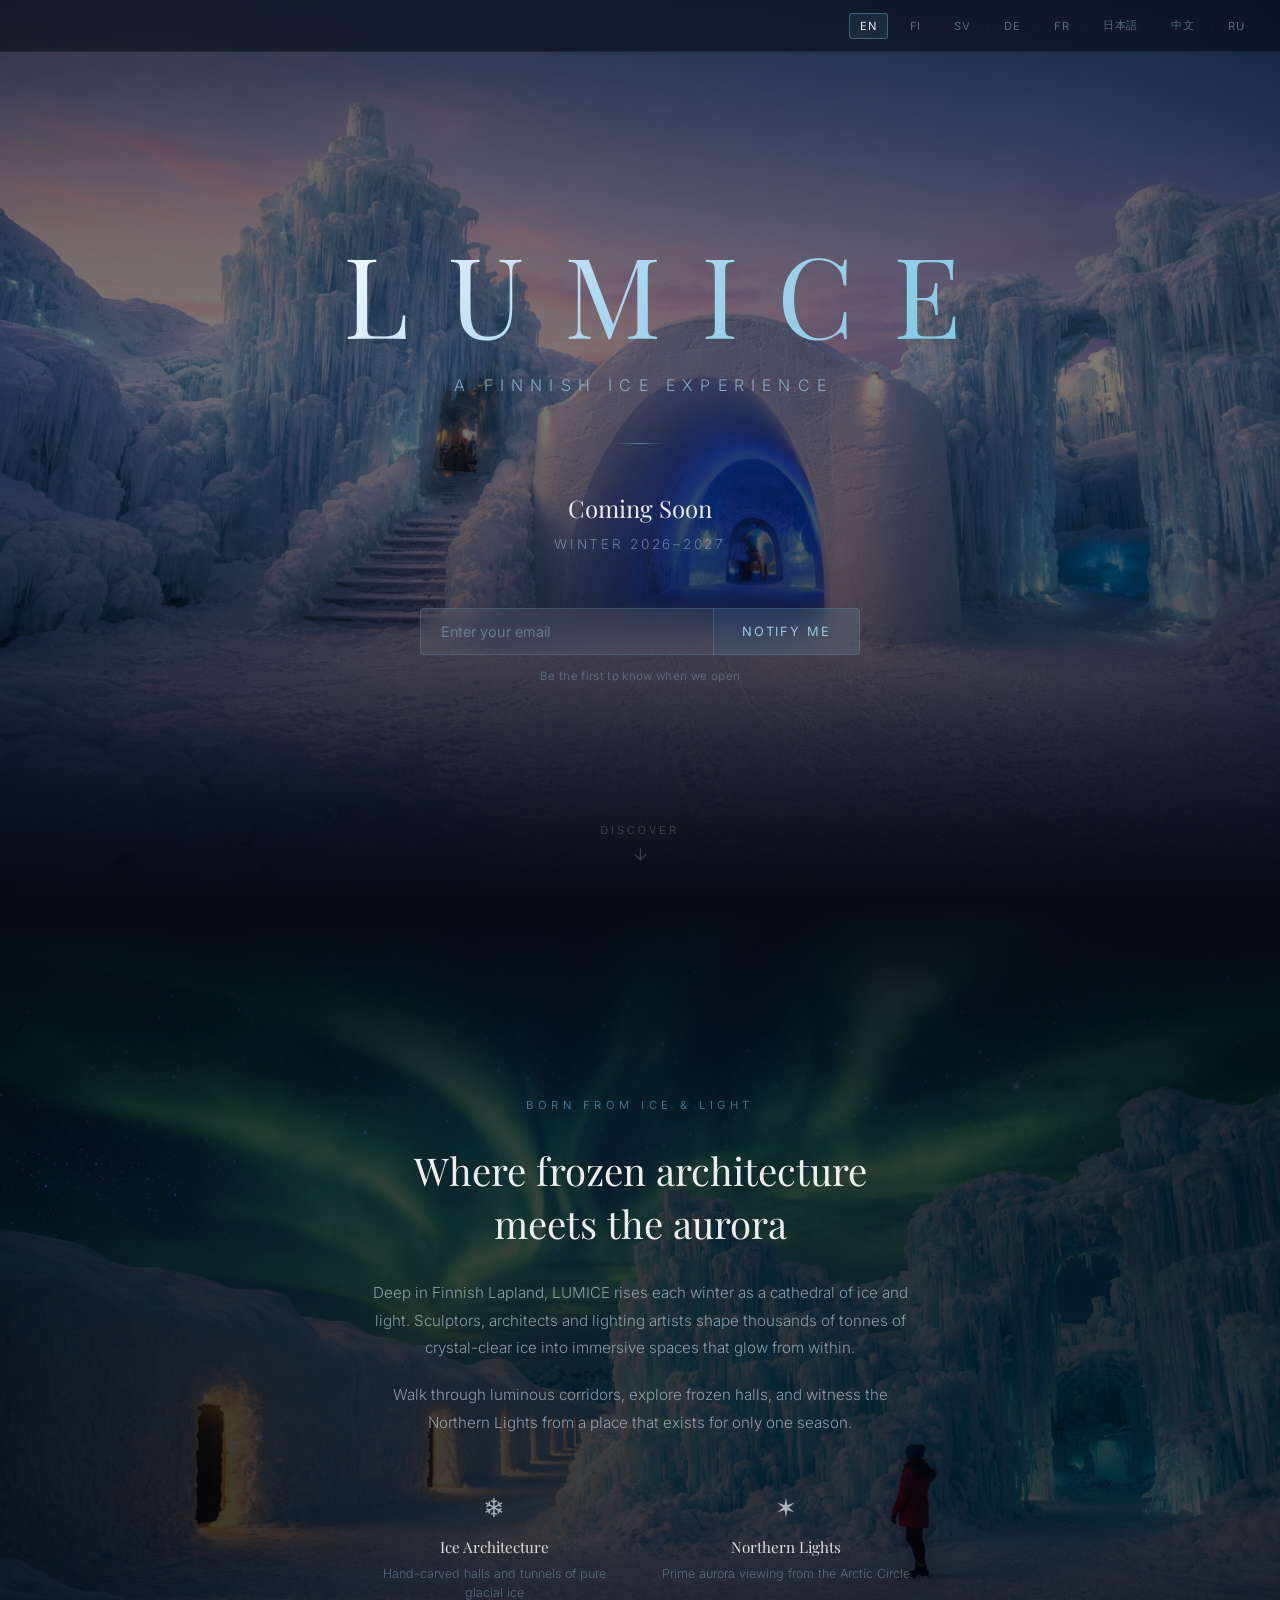
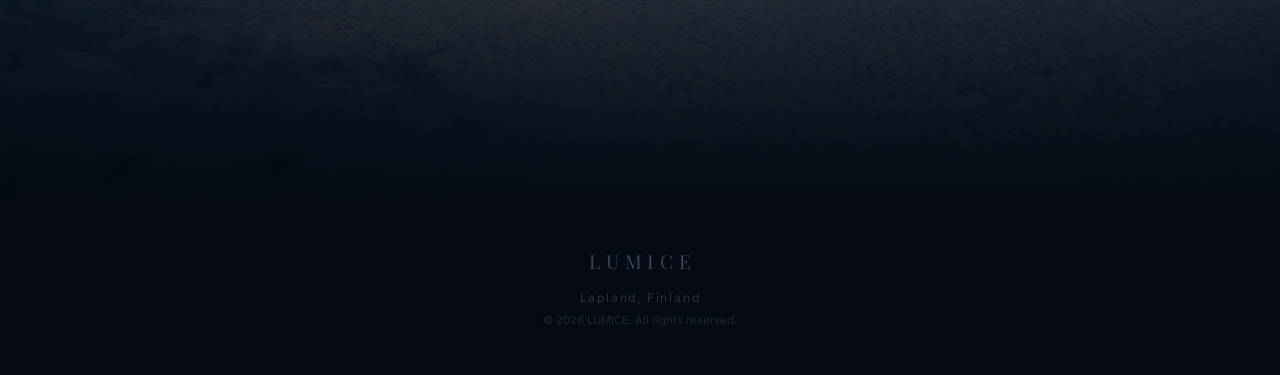
==== index.html @ 27e1ed54 "Add multi-language support (FI, EN, SV, DE, FR, JA, ZH, RU)" ====
<!DOCTYPE html>
<html lang="en">
<head>
  <meta charset="UTF-8">
  <meta name="viewport" content="width=device-width, initial-scale=1.0">
  <title>LUMICE</title>
  <meta name="description" content="LUMICE — A Finnish ice experience. Coming soon.">
  <!-- Translations meta -->
  <link rel="preconnect" href="https://fonts.googleapis.com">
  <link rel="preconnect" href="https://fonts.gstatic.com" crossorigin>
  <link href="https://fonts.googleapis.com/css2?family=Inter:wght@300;400;500&family=Playfair+Display:wght@400;500;600&display=swap" rel="stylesheet">
  <style>
    *, *::before, *::after {
      margin: 0;
      padding: 0;
      box-sizing: border-box;
    }

    html {
      scroll-behavior: smooth;
    }

    body {
      font-family: 'Inter', sans-serif;
      background: #050a14;
      color: #e0e8f0;
      overflow-x: hidden;
    }

    /* --- HERO --- */
    .hero {
      position: relative;
      height: 100vh;
      min-height: 600px;
      display: flex;
      flex-direction: column;
      justify-content: center;
      align-items: center;
      text-align: center;
      overflow: hidden;
    }

    .hero-bg {
      position: absolute;
      inset: 0;
      z-index: 0;
    }

    .hero-bg img {
      width: 100%;
      height: 100%;
      object-fit: cover;
      object-position: center 40%;
      filter: brightness(0.55) saturate(1.1);
    }

    .hero-bg::after {
      content: '';
      position: absolute;
      inset: 0;
      background: linear-gradient(
        to bottom,
        rgba(5, 10, 20, 0.3) 0%,
        rgba(5, 10, 20, 0.1) 40%,
        rgba(5, 10, 20, 0.5) 75%,
        rgba(5, 10, 20, 1) 100%
      );
    }

    .hero-content {
      position: relative;
      z-index: 1;
      padding: 0 24px;
      max-width: 720px;
    }

    .logo {
      font-family: 'Playfair Display', serif;
      font-size: clamp(3.5rem, 10vw, 7rem);
      font-weight: 400;
      letter-spacing: 0.35em;
      margin-bottom: 8px;
      background: linear-gradient(135deg, #ffffff 0%, #a8d4f0 50%, #7ec8e3 100%);
      -webkit-background-clip: text;
      -webkit-text-fill-color: transparent;
      background-clip: text;
      text-indent: 0.35em;
    }

    .tagline {
      font-size: clamp(0.75rem, 2vw, 1rem);
      letter-spacing: 0.45em;
      text-transform: uppercase;
      color: rgba(168, 212, 240, 0.7);
      margin-bottom: 48px;
      font-weight: 300;
      text-indent: 0.45em;
    }

    .hero-divider {
      width: 48px;
      height: 1px;
      background: linear-gradient(90deg, transparent, rgba(126, 200, 227, 0.5), transparent);
      margin: 0 auto 48px;
    }

    .coming-soon {
      font-family: 'Playfair Display', serif;
      font-size: clamp(1rem, 3vw, 1.5rem);
      font-weight: 400;
      color: rgba(255, 255, 255, 0.9);
      margin-bottom: 12px;
    }

    .season {
      font-size: 0.85rem;
      color: rgba(168, 212, 240, 0.5);
      letter-spacing: 0.2em;
      text-transform: uppercase;
      margin-bottom: 56px;
      font-weight: 300;
    }

    /* --- EMAIL SIGNUP --- */
    .signup-form {
      display: flex;
      gap: 0;
      max-width: 440px;
      width: 100%;
      margin: 0 auto;
    }

    .signup-form input[type="email"] {
      flex: 1;
      padding: 14px 20px;
      background: rgba(255, 255, 255, 0.08);
      border: 1px solid rgba(126, 200, 227, 0.2);
      border-right: none;
      border-radius: 4px 0 0 4px;
      color: #e0e8f0;
      font-family: 'Inter', sans-serif;
      font-size: 0.9rem;
      outline: none;
      transition: border-color 0.3s, background 0.3s;
      backdrop-filter: blur(12px);
      -webkit-backdrop-filter: blur(12px);
    }

    .signup-form input[type="email"]::placeholder {
      color: rgba(168, 212, 240, 0.4);
    }

    .signup-form input[type="email"]:focus {
      border-color: rgba(126, 200, 227, 0.5);
      background: rgba(255, 255, 255, 0.12);
    }

    .signup-form button {
      padding: 14px 28px;
      background: rgba(126, 200, 227, 0.15);
      border: 1px solid rgba(126, 200, 227, 0.2);
      border-radius: 0 4px 4px 0;
      color: rgba(168, 212, 240, 0.9);
      font-family: 'Inter', sans-serif;
      font-size: 0.8rem;
      letter-spacing: 0.15em;
      text-transform: uppercase;
      cursor: pointer;
      transition: all 0.3s;
      backdrop-filter: blur(12px);
      -webkit-backdrop-filter: blur(12px);
    }

    .signup-form button:hover {
      background: rgba(126, 200, 227, 0.25);
      border-color: rgba(126, 200, 227, 0.4);
      color: #fff;
    }

    .signup-note {
      font-size: 0.72rem;
      color: rgba(168, 212, 240, 0.3);
      margin-top: 14px;
      letter-spacing: 0.03em;
    }

    /* --- SCROLL CUE --- */
    .scroll-cue {
      position: absolute;
      bottom: 36px;
      left: 50%;
      transform: translateX(-50%);
      z-index: 1;
      display: flex;
      flex-direction: column;
      align-items: center;
      gap: 8px;
      opacity: 0.4;
      transition: opacity 0.3s;
      cursor: pointer;
      background: none;
      border: none;
      color: rgba(168, 212, 240, 0.6);
    }

    .scroll-cue:hover {
      opacity: 0.7;
    }

    .scroll-cue span {
      font-size: 0.65rem;
      letter-spacing: 0.3em;
      text-transform: uppercase;
    }

    .scroll-cue svg {
      width: 20px;
      height: 20px;
      animation: bobDown 2s ease-in-out infinite;
    }

    @keyframes bobDown {
      0%, 100% { transform: translateY(0); }
      50% { transform: translateY(6px); }
    }

    /* --- SECOND SECTION --- */
    .about {
      position: relative;
      min-height: 100vh;
      display: flex;
      align-items: center;
      overflow: hidden;
    }

    .about-bg {
      position: absolute;
      inset: 0;
      z-index: 0;
    }

    .about-bg img {
      width: 100%;
      height: 100%;
      object-fit: cover;
      object-position: center;
      filter: brightness(0.4) saturate(1.2);
    }

    .about-bg::before {
      content: '';
      position: absolute;
      inset: 0;
      background: linear-gradient(
        to bottom,
        rgba(5, 10, 20, 1) 0%,
        rgba(5, 10, 20, 0.4) 25%,
        rgba(5, 10, 20, 0.4) 75%,
        rgba(5, 10, 20, 1) 100%
      );
      z-index: 1;
    }

    .about-content {
      position: relative;
      z-index: 2;
      max-width: 600px;
      margin: 0 auto;
      padding: 80px 24px;
      text-align: center;
    }

    .about-label {
      font-size: 0.7rem;
      letter-spacing: 0.4em;
      text-transform: uppercase;
      color: rgba(126, 200, 227, 0.5);
      margin-bottom: 32px;
    }

    .about-heading {
      font-family: 'Playfair Display', serif;
      font-size: clamp(1.6rem, 4vw, 2.4rem);
      font-weight: 400;
      line-height: 1.4;
      margin-bottom: 28px;
      color: rgba(255, 255, 255, 0.92);
    }

    .about-text {
      font-size: 0.95rem;
      line-height: 1.8;
      color: rgba(200, 216, 230, 0.65);
      font-weight: 300;
      margin-bottom: 20px;
    }

    .features {
      display: grid;
      grid-template-columns: repeat(2, 1fr);
      gap: 32px;
      margin-top: 56px;
    }

    .feature {
      text-align: center;
    }

    .feature-icon {
      font-size: 1.6rem;
      margin-bottom: 14px;
      display: block;
      opacity: 0.7;
    }

    .feature-title {
      font-family: 'Playfair Display', serif;
      font-size: 0.95rem;
      color: rgba(255, 255, 255, 0.85);
      margin-bottom: 8px;
    }

    .feature-desc {
      font-size: 0.78rem;
      color: rgba(168, 212, 240, 0.4);
      line-height: 1.5;
      font-weight: 300;
    }

    /* --- FOOTER --- */
    .footer {
      padding: 48px 24px;
      text-align: center;
      background: #050a14;
    }

    .footer-logo {
      font-family: 'Playfair Display', serif;
      font-size: 1.2rem;
      letter-spacing: 0.3em;
      color: rgba(168, 212, 240, 0.3);
      margin-bottom: 16px;
      text-indent: 0.3em;
    }

    .footer-location {
      font-size: 0.75rem;
      color: rgba(168, 212, 240, 0.2);
      letter-spacing: 0.15em;
      margin-bottom: 8px;
    }

    .footer-copy {
      font-size: 0.7rem;
      color: rgba(168, 212, 240, 0.15);
    }

    /* --- RESPONSIVE --- */
    @media (max-width: 600px) {
      .signup-form {
        flex-direction: column;
        gap: 0;
      }

      .signup-form input[type="email"] {
        border-right: 1px solid rgba(126, 200, 227, 0.2);
        border-radius: 4px 4px 0 0;
        border-bottom: none;
      }

      .signup-form button {
        border-radius: 0 0 4px 4px;
      }

      .features {
        grid-template-columns: 1fr;
        gap: 40px;
      }
    }

    /* --- LANGUAGE BAR --- */
    .lang-bar {
      position: fixed;
      top: 0;
      left: 0;
      right: 0;
      z-index: 200;
      display: flex;
      justify-content: flex-end;
      align-items: center;
      padding: 12px 24px;
      background: rgba(5, 10, 20, 0.6);
      backdrop-filter: blur(16px);
      -webkit-backdrop-filter: blur(16px);
      border-bottom: 1px solid rgba(126, 200, 227, 0.08);
      gap: 4px;
    }

    .lang-bar button {
      background: none;
      border: 1px solid transparent;
      color: rgba(168, 212, 240, 0.45);
      font-family: 'Inter', sans-serif;
      font-size: 0.7rem;
      letter-spacing: 0.08em;
      padding: 5px 10px;
      border-radius: 3px;
      cursor: pointer;
      transition: all 0.25s;
      text-transform: uppercase;
      font-weight: 400;
    }

    .lang-bar button:hover {
      color: rgba(168, 212, 240, 0.8);
      border-color: rgba(126, 200, 227, 0.2);
    }

    .lang-bar button.active {
      color: rgba(255, 255, 255, 0.9);
      border-color: rgba(126, 200, 227, 0.35);
      background: rgba(126, 200, 227, 0.1);
    }

    .lang-bar .lang-sep {
      color: rgba(126, 200, 227, 0.15);
      font-size: 0.7rem;
      user-select: none;
    }

    /* --- TOAST --- */
    .toast {
      position: fixed;
      bottom: 32px;
      left: 50%;
      transform: translateX(-50%) translateY(20px);
      background: rgba(126, 200, 227, 0.15);
      border: 1px solid rgba(126, 200, 227, 0.3);
      backdrop-filter: blur(16px);
      -webkit-backdrop-filter: blur(16px);
      padding: 14px 28px;
      border-radius: 6px;
      font-size: 0.85rem;
      color: rgba(255, 255, 255, 0.9);
      opacity: 0;
      transition: opacity 0.4s, transform 0.4s;
      z-index: 100;
      pointer-events: none;
    }

    .toast.visible {
      opacity: 1;
      transform: translateX(-50%) translateY(0);
    }
  </style>
</head>
<body>

  <!-- LANGUAGE BAR -->
  <nav class="lang-bar" aria-label="Language selection">
    <button class="active" data-lang="en">EN</button>
    <span class="lang-sep">·</span>
    <button data-lang="fi">FI</button>
    <span class="lang-sep">·</span>
    <button data-lang="sv">SV</button>
    <span class="lang-sep">·</span>
    <button data-lang="de">DE</button>
    <span class="lang-sep">·</span>
    <button data-lang="fr">FR</button>
    <span class="lang-sep">·</span>
    <button data-lang="ja">日本語</button>
    <span class="lang-sep">·</span>
    <button data-lang="zh">中文</button>
    <span class="lang-sep">·</span>
    <button data-lang="ru">RU</button>
  </nav>

  <!-- HERO -->
  <section class="hero">
    <div class="hero-bg">
      <img src="IMG_1054.PNG" alt="LUMICE ice castle glowing at twilight">
    </div>
    <div class="hero-content">
      <h1 class="logo">LUMICE</h1>
      <p class="tagline">A Finnish Ice Experience</p>
      <div class="hero-divider"></div>
      <p class="coming-soon">Coming Soon</p>
      <p class="season">Winter 2026&ndash;2027</p>
      <form class="signup-form" id="signupForm">
        <input type="email" placeholder="Enter your email" required aria-label="Email address">
        <button type="submit">Notify Me</button>
      </form>
      <p class="signup-note">Be the first to know when we open</p>
    </div>
    <button class="scroll-cue" onclick="document.querySelector('.about').scrollIntoView({behavior:'smooth'})" aria-label="Scroll down">
      <span>Discover</span>
      <svg viewBox="0 0 24 24" fill="none" stroke="currentColor" stroke-width="1.5"><path d="M12 5v14M5 12l7 7 7-7"/></svg>
    </button>
  </section>

  <!-- ABOUT -->
  <section class="about">
    <div class="about-bg">
      <img src="IMG_1055.PNG" alt="Ice structures under the Northern Lights">
    </div>
    <div class="about-content">
      <p class="about-label">Born from Ice &amp; Light</p>
      <h2 class="about-heading">Where frozen architecture meets the aurora</h2>
      <p class="about-text">
        Deep in Finnish Lapland, LUMICE rises each winter as a cathedral of ice and light.
        Sculptors, architects and lighting artists shape thousands of tonnes of crystal-clear
        ice into immersive spaces that glow from within.
      </p>
      <p class="about-text">
        Walk through luminous corridors, explore frozen halls, and witness the Northern Lights
        from a place that exists for only one season.
      </p>

      <div class="features">
        <div class="feature">
          <span class="feature-icon" aria-hidden="true">&#10052;</span>
          <p class="feature-title">Ice Architecture</p>
          <p class="feature-desc">Hand-carved halls and tunnels of pure glacial ice</p>
        </div>
        <div class="feature">
          <span class="feature-icon" aria-hidden="true">&#10038;</span>
          <p class="feature-title">Northern Lights</p>
          <p class="feature-desc">Prime aurora viewing from the Arctic Circle</p>
        </div>
      </div>
    </div>
  </section>

  <!-- FOOTER -->
  <footer class="footer">
    <p class="footer-logo">LUMICE</p>
    <p class="footer-location">Lapland, Finland</p>
    <p class="footer-copy">&copy; 2026 LUMICE. All rights reserved.</p>
  </footer>

  <!-- TOAST -->
  <div class="toast" id="toast">Thank you! We'll be in touch.</div>

  <script>
    const translations = {
      en: {
        tagline: 'A Finnish Ice Experience',
        coming: 'Coming Soon',
        season: 'Winter 2026–2027',
        placeholder: 'Enter your email',
        notify: 'Notify Me',
        signupNote: 'Be the first to know when we open',
        discover: 'Discover',
        label: 'Born from Ice & Light',
        heading: 'Where frozen architecture meets the aurora',
        text1: 'Deep in Finnish Lapland, LUMICE rises each winter as a cathedral of ice and light. Sculptors, architects and lighting artists shape thousands of tonnes of crystal-clear ice into immersive spaces that glow from within.',
        text2: 'Walk through luminous corridors, explore frozen halls, and witness the Northern Lights from a place that exists for only one season.',
        feat1Title: 'Ice Architecture',
        feat1Desc: 'Hand-carved halls and tunnels of pure glacial ice',
        feat2Title: 'Northern Lights',
        feat2Desc: 'Prime aurora viewing from the Arctic Circle',
        location: 'Lapland, Finland',
        toast: 'Thank you! We\'ll be in touch.'
      },
      fi: {
        tagline: 'Suomalainen jääelämys',
        coming: 'Tulossa pian',
        season: 'Talvi 2026–2027',
        placeholder: 'Sähköpostiosoitteesi',
        notify: 'Ilmoita minulle',
        signupNote: 'Ole ensimmäinen, joka saa tiedon avajaistamme',
        discover: 'Tutustu',
        label: 'Syntynyt jäästä ja valosta',
        heading: 'Missä jäinen arkkitehtuuri kohtaa revontulet',
        text1: 'Syvällä Suomen Lapissa LUMICE nousee joka talvi jään ja valon katedraaliksi. Kuvanveistäjät, arkkitehdit ja valotaiteilijat muovaavat tuhansia tonneja kirkasta jäätä elämyksellisiksi tiloiksi, jotka hehkuvat sisältäpäin.',
        text2: 'Kulje valaistujen käytävien läpi, tutki jäisiä saleja ja koe revontulet paikasta, joka on olemassa vain yhden kauden.',
        feat1Title: 'Jääarkkitehtuuri',
        feat1Desc: 'Käsin veistetyt salit ja tunnelit puhtaasta jäästä',
        feat2Title: 'Revontulet',
        feat2Desc: 'Ainutlaatuinen revontulien katselupaikka napapiirillä',
        location: 'Lappi, Suomi',
        toast: 'Kiitos! Otamme sinuun yhteyttä.'
      },
      sv: {
        tagline: 'En finsk isupplevelse',
        coming: 'Kommer snart',
        season: 'Vinter 2026–2027',
        placeholder: 'Din e-postadress',
        notify: 'Meddela mig',
        signupNote: 'Bli först att veta när vi öppnar',
        discover: 'Utforska',
        label: 'Född ur is och ljus',
        heading: 'Där frusen arkitektur möter norrskenet',
        text1: 'Djupt i finska Lappland reser sig LUMICE varje vinter som en katedral av is och ljus. Skulptörer, arkitekter och ljuskonstnärer formar tusentals ton kristallklar is till uppslukande rum som lyser inifrån.',
        text2: 'Vandra genom lysande korridorer, utforska frusna salar och upplev norrskenet från en plats som bara existerar en säsong.',
        feat1Title: 'Isarkitektur',
        feat1Desc: 'Handhuggna salar och tunnlar av ren glaciäris',
        feat2Title: 'Norrsken',
        feat2Desc: 'Förstklassig norrskensskådning vid polcirkeln',
        location: 'Lappland, Finland',
        toast: 'Tack! Vi hör av oss.'
      },
      de: {
        tagline: 'Ein finnisches Eis-Erlebnis',
        coming: 'Demnächst',
        season: 'Winter 2026–2027',
        placeholder: 'Ihre E-Mail-Adresse',
        notify: 'Benachrichtigen',
        signupNote: 'Erfahren Sie als Erstes, wenn wir öffnen',
        discover: 'Entdecken',
        label: 'Aus Eis und Licht geboren',
        heading: 'Wo gefrorene Architektur auf Nordlichter trifft',
        text1: 'Tief im finnischen Lappland erhebt sich LUMICE jeden Winter als Kathedrale aus Eis und Licht. Bildhauer, Architekten und Lichtkünstler formen tausende Tonnen kristallklares Eis zu immersiven Räumen, die von innen leuchten.',
        text2: 'Wandeln Sie durch leuchtende Korridore, erkunden Sie gefrorene Hallen und erleben Sie die Nordlichter an einem Ort, der nur eine Saison lang existiert.',
        feat1Title: 'Eis-Architektur',
        feat1Desc: 'Handgeschnitzte Hallen und Tunnel aus reinem Gletschereis',
        feat2Title: 'Nordlichter',
        feat2Desc: 'Erstklassige Polarlichter am Polarkreis',
        location: 'Lappland, Finnland',
        toast: 'Vielen Dank! Wir melden uns bei Ihnen.'
      },
      fr: {
        tagline: 'Une expérience glacée finlandaise',
        coming: 'Bientôt disponible',
        season: 'Hiver 2026–2027',
        placeholder: 'Votre adresse e-mail',
        notify: 'Me prévenir',
        signupNote: 'Soyez le premier informé de notre ouverture',
        discover: 'Découvrir',
        label: 'Né de la glace et de la lumière',
        heading: 'Là où l\'architecture gelée rencontre les aurores boréales',
        text1: 'Au cœur de la Laponie finlandaise, LUMICE s\'élève chaque hiver telle une cathédrale de glace et de lumière. Sculpteurs, architectes et artistes lumière façonnent des milliers de tonnes de glace cristalline en espaces immersifs irradiant de l\'intérieur.',
        text2: 'Parcourez des couloirs lumineux, explorez des salles gelées et contemplez les aurores boréales depuis un lieu qui n\'existe que le temps d\'une saison.',
        feat1Title: 'Architecture de glace',
        feat1Desc: 'Salles et tunnels sculptés à la main dans la glace pure',
        feat2Title: 'Aurores boréales',
        feat2Desc: 'Observation privilégiée depuis le cercle polaire',
        location: 'Laponie, Finlande',
        toast: 'Merci ! Nous vous contacterons.'
      },
      ja: {
        tagline: 'フィンランドの氷の体験',
        coming: '近日公開',
        season: '2026–2027年冬',
        placeholder: 'メールアドレスを入力',
        notify: '通知を受け取る',
        signupNote: 'オープン時にいち早くお知らせします',
        discover: '詳しく見る',
        label: '氷と光から生まれた',
        heading: '凍った建築とオーロラが出会う場所',
        text1: 'フィンランド・ラップランドの奥深くで、LUMICEは毎冬、氷と光の大聖堂として姿を現します。彫刻家、建築家、照明アーティストが数千トンの透明な氷を、内側から輝く没入空間へと形作ります。',
        text2: '光に満ちた回廊を歩き、凍てついたホールを探検し、ひとつの季節だけ存在する場所からオーロラを眺めてください。',
        feat1Title: '氷の建築',
        feat1Desc: '純粋な氷河の氷から手彫りされたホールとトンネル',
        feat2Title: 'オーロラ',
        feat2Desc: '北極圏からの最高のオーロラ観賞',
        location: 'ラップランド、フィンランド',
        toast: 'ありがとうございます！ご連絡いたします。'
      },
      zh: {
        tagline: '芬兰冰雪体验',
        coming: '即将开放',
        season: '2026–2027年冬季',
        placeholder: '请输入电子邮箱',
        notify: '通知我',
        signupNote: '第一时间获取开放通知',
        discover: '探索',
        label: '诞生于冰与光',
        heading: '冰冻建筑与极光交汇之处',
        text1: '在芬兰拉普兰的深处，LUMICE每个冬天都会化身为一座冰与光的大教堂。雕塑家、建筑师和灯光艺术家将数千吨晶莹剔透的冰块塑造成从内部发光的沉浸式空间。',
        text2: '穿行于光芒四射的走廊，探索冰封的大厅，在这个仅存在一季的地方见证北极光。',
        feat1Title: '冰雪建筑',
        feat1Desc: '由纯净冰川冰手工雕刻的大厅与隧道',
        feat2Title: '北极光',
        feat2Desc: '北极圈内的极光最佳观赏地',
        location: '拉普兰，芬兰',
        toast: '谢谢！我们会与您联系。'
      },
      ru: {
        tagline: 'Финский ледяной опыт',
        coming: 'Скоро открытие',
        season: 'Зима 2026–2027',
        placeholder: 'Ваш email',
        notify: 'Уведомить',
        signupNote: 'Узнайте первыми о нашем открытии',
        discover: 'Узнать больше',
        label: 'Рождённый изо льда и света',
        heading: 'Где ледяная архитектура встречает северное сияние',
        text1: 'В самом сердце финской Лапландии LUMICE каждую зиму возрождается как собор изо льда и света. Скульпторы, архитекторы и художники по свету превращают тысячи тонн кристально чистого льда в иммерсивные пространства, светящиеся изнутри.',
        text2: 'Пройдите через светящиеся коридоры, исследуйте ледяные залы и наблюдайте северное сияние из места, которое существует лишь один сезон.',
        feat1Title: 'Ледяная архитектура',
        feat1Desc: 'Вручную вырезанные залы и тоннели из чистого ледникового льда',
        feat2Title: 'Северное сияние',
        feat2Desc: 'Лучшие виды на полярное сияние за полярным кругом',
        location: 'Лапландия, Финляндия',
        toast: 'Спасибо! Мы свяжемся с вами.'
      }
    };

    function setLang(lang) {
      const t = translations[lang] || translations.en;
      document.documentElement.lang = lang;

      // Update text content
      document.querySelector('.tagline').textContent = t.tagline;
      document.querySelector('.coming-soon').textContent = t.coming;
      document.querySelector('.season').textContent = t.season;
      document.querySelector('.signup-form input').placeholder = t.placeholder;
      document.querySelector('.signup-form button').textContent = t.notify;
      document.querySelector('.signup-note').textContent = t.signupNote;
      document.querySelector('.scroll-cue span').textContent = t.discover;
      document.querySelector('.about-label').textContent = t.label;
      document.querySelector('.about-heading').textContent = t.heading;
      document.querySelectorAll('.about-text')[0].textContent = t.text1;
      document.querySelectorAll('.about-text')[1].textContent = t.text2;
      const features = document.querySelectorAll('.feature');
      features[0].querySelector('.feature-title').textContent = t.feat1Title;
      features[0].querySelector('.feature-desc').textContent = t.feat1Desc;
      features[1].querySelector('.feature-title').textContent = t.feat2Title;
      features[1].querySelector('.feature-desc').textContent = t.feat2Desc;
      document.querySelector('.footer-location').textContent = t.location;
      document.getElementById('toast').textContent = t.toast;

      // Update active button
      document.querySelectorAll('.lang-bar button').forEach(btn => {
        btn.classList.toggle('active', btn.dataset.lang === lang);
      });

      // Save preference
      try { localStorage.setItem('lumice-lang', lang); } catch(e) {}
    }

    // Language bar click handlers
    document.querySelectorAll('.lang-bar button').forEach(btn => {
      btn.addEventListener('click', () => setLang(btn.dataset.lang));
    });

    // Restore saved language or detect from browser
    (function() {
      const saved = localStorage.getItem('lumice-lang');
      if (saved && translations[saved]) { setLang(saved); return; }
      const browserLang = (navigator.language || '').slice(0, 2).toLowerCase();
      if (translations[browserLang]) { setLang(browserLang); }
    })();

    // Signup form
    document.getElementById('signupForm').addEventListener('submit', function(e) {
      e.preventDefault();
      const toast = document.getElementById('toast');
      toast.classList.add('visible');
      this.querySelector('input').value = '';
      setTimeout(() => toast.classList.remove('visible'), 3000);
    });
  </script>

</body>
</html>
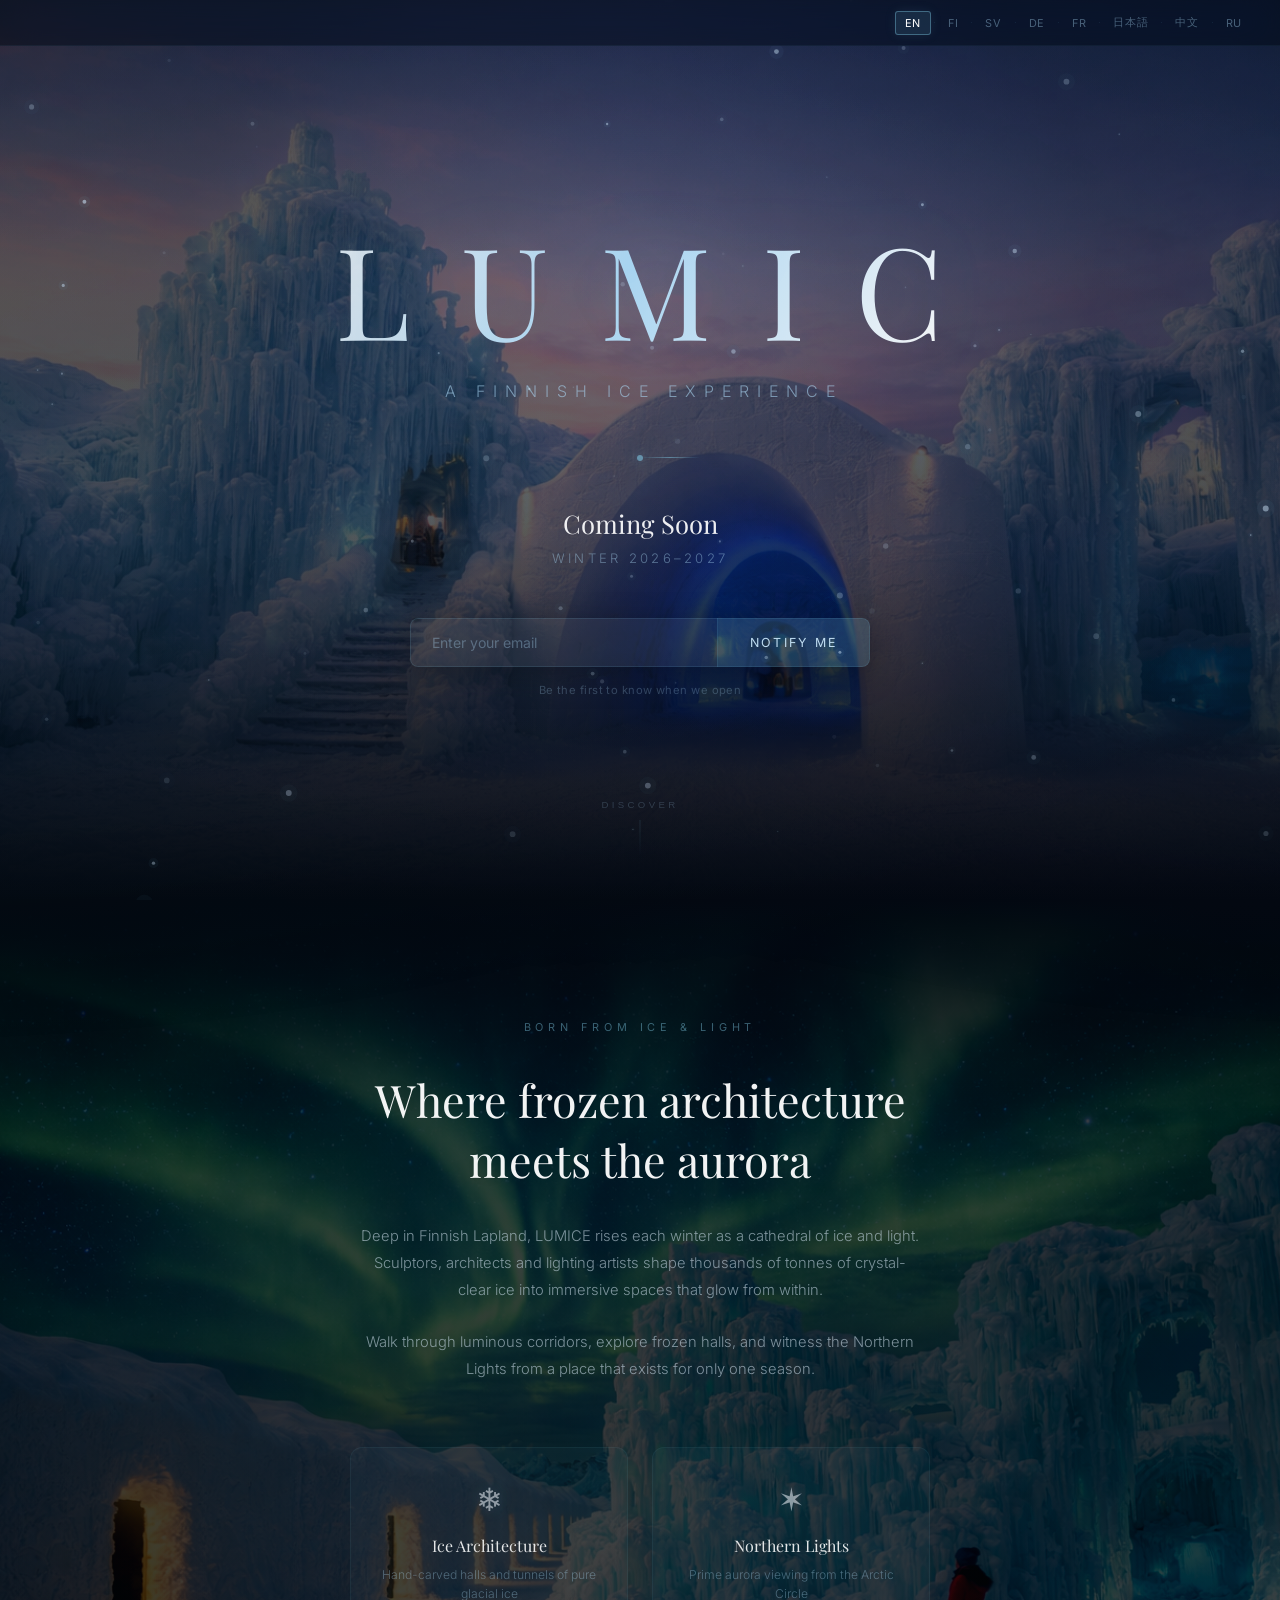
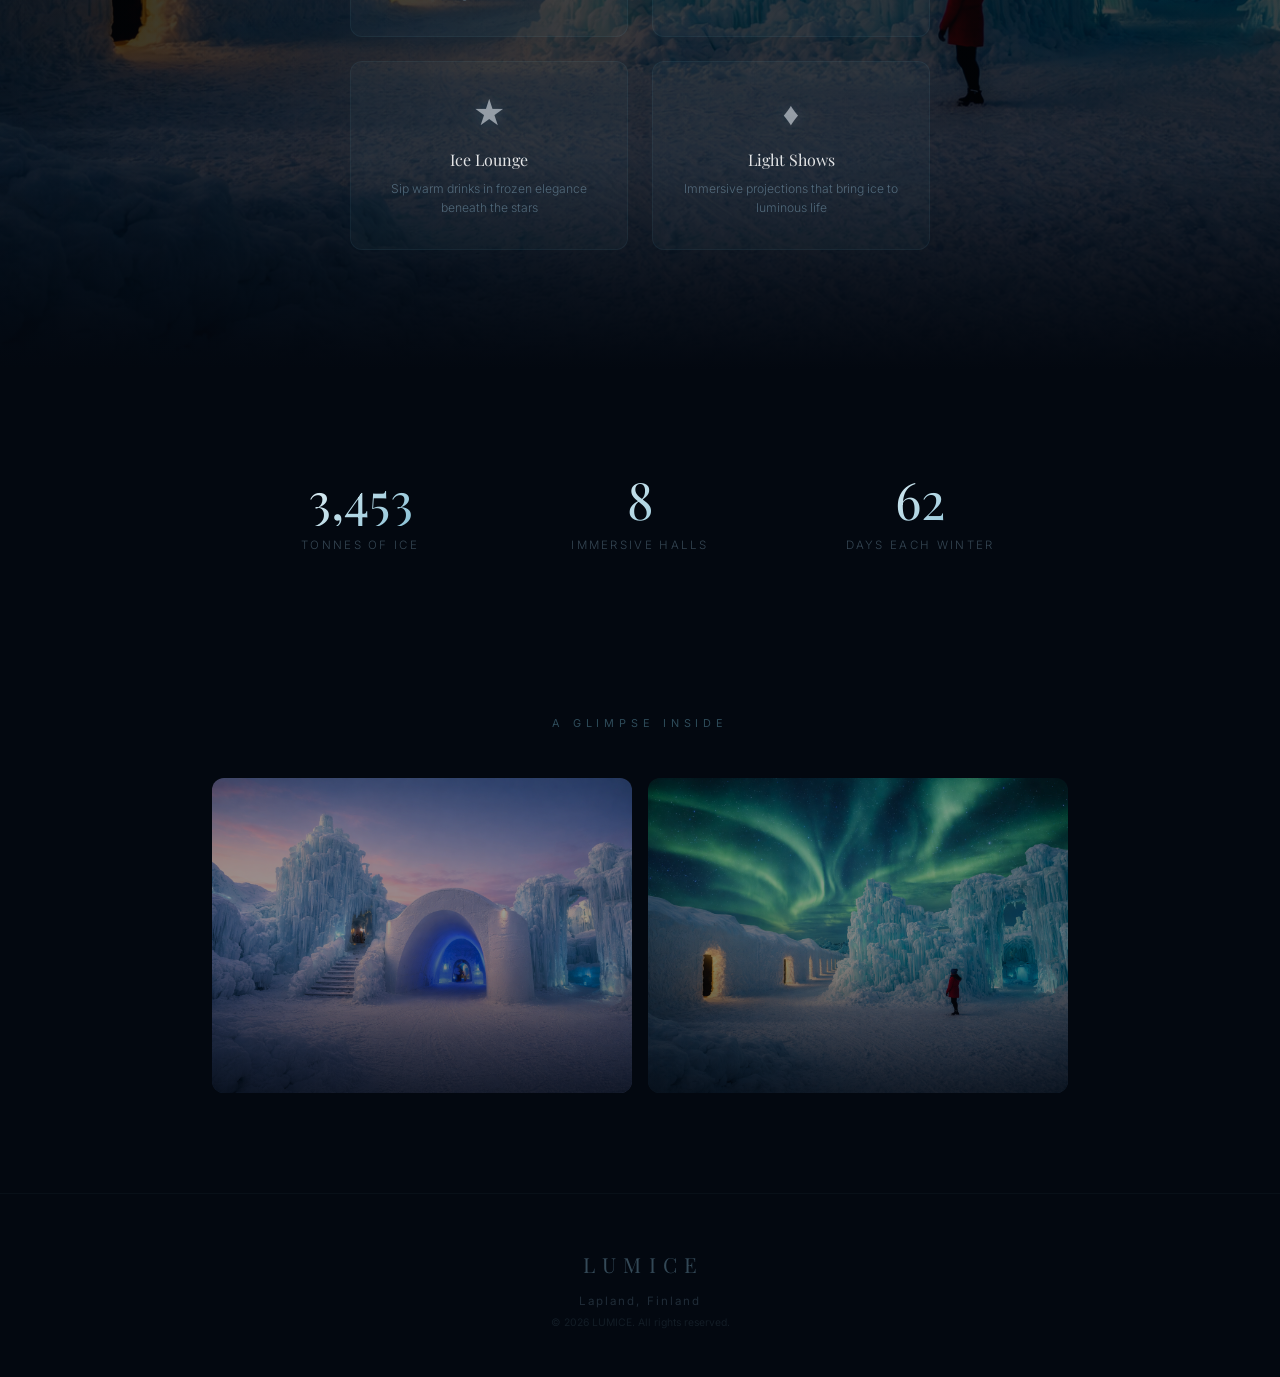
==== commit 619483d4: "Eye candy upgrade: snowfall, aurora, parallax, scroll reveals, glassmorphism, counters, gallery" ====
--- a/index.html
+++ b/index.html
@@ -5,380 +5,53 @@
   <meta name="viewport" content="width=device-width, initial-scale=1.0">
   <title>LUMICE</title>
   <meta name="description" content="LUMICE — A Finnish ice experience. Coming soon.">
-  <!-- Translations meta -->
   <link rel="preconnect" href="https://fonts.googleapis.com">
   <link rel="preconnect" href="https://fonts.gstatic.com" crossorigin>
-  <link href="https://fonts.googleapis.com/css2?family=Inter:wght@300;400;500&family=Playfair+Display:wght@400;500;600&display=swap" rel="stylesheet">
+  <link href="https://fonts.googleapis.com/css2?family=Inter:wght@300;400;500&family=Playfair+Display:ital,wght@0,400;0,500;0,600;1,400&display=swap" rel="stylesheet">
   <style>
-    *, *::before, *::after {
-      margin: 0;
-      padding: 0;
-      box-sizing: border-box;
-    }
-
-    html {
-      scroll-behavior: smooth;
-    }
+    *, *::before, *::after { margin: 0; padding: 0; box-sizing: border-box; }
+    html { scroll-behavior: smooth; }
 
     body {
       font-family: 'Inter', sans-serif;
-      background: #050a14;
+      background: #030810;
       color: #e0e8f0;
       overflow-x: hidden;
     }
 
-    /* --- HERO --- */
-    .hero {
-      position: relative;
-      height: 100vh;
-      min-height: 600px;
-      display: flex;
-      flex-direction: column;
-      justify-content: center;
-      align-items: center;
-      text-align: center;
-      overflow: hidden;
-    }
-
-    .hero-bg {
-      position: absolute;
+    /* === SNOWFALL CANVAS === */
+    #snowCanvas {
+      position: fixed;
       inset: 0;
-      z-index: 0;
-    }
-
-    .hero-bg img {
-      width: 100%;
-      height: 100%;
-      object-fit: cover;
-      object-position: center 40%;
-      filter: brightness(0.55) saturate(1.1);
-    }
-
-    .hero-bg::after {
-      content: '';
-      position: absolute;
-      inset: 0;
-      background: linear-gradient(
-        to bottom,
-        rgba(5, 10, 20, 0.3) 0%,
-        rgba(5, 10, 20, 0.1) 40%,
-        rgba(5, 10, 20, 0.5) 75%,
-        rgba(5, 10, 20, 1) 100%
-      );
-    }
-
-    .hero-content {
-      position: relative;
+      z-index: 10;
+      pointer-events: none;
+    }
+
+    /* === AURORA OVERLAY === */
+    .aurora {
+      position: fixed;
+      top: -50%;
+      left: -50%;
+      width: 200%;
+      height: 200%;
       z-index: 1;
-      padding: 0 24px;
-      max-width: 720px;
-    }
-
-    .logo {
-      font-family: 'Playfair Display', serif;
-      font-size: clamp(3.5rem, 10vw, 7rem);
-      font-weight: 400;
-      letter-spacing: 0.35em;
-      margin-bottom: 8px;
-      background: linear-gradient(135deg, #ffffff 0%, #a8d4f0 50%, #7ec8e3 100%);
-      -webkit-background-clip: text;
-      -webkit-text-fill-color: transparent;
-      background-clip: text;
-      text-indent: 0.35em;
-    }
-
-    .tagline {
-      font-size: clamp(0.75rem, 2vw, 1rem);
-      letter-spacing: 0.45em;
-      text-transform: uppercase;
-      color: rgba(168, 212, 240, 0.7);
-      margin-bottom: 48px;
-      font-weight: 300;
-      text-indent: 0.45em;
-    }
-
-    .hero-divider {
-      width: 48px;
-      height: 1px;
-      background: linear-gradient(90deg, transparent, rgba(126, 200, 227, 0.5), transparent);
-      margin: 0 auto 48px;
-    }
-
-    .coming-soon {
-      font-family: 'Playfair Display', serif;
-      font-size: clamp(1rem, 3vw, 1.5rem);
-      font-weight: 400;
-      color: rgba(255, 255, 255, 0.9);
-      margin-bottom: 12px;
-    }
-
-    .season {
-      font-size: 0.85rem;
-      color: rgba(168, 212, 240, 0.5);
-      letter-spacing: 0.2em;
-      text-transform: uppercase;
-      margin-bottom: 56px;
-      font-weight: 300;
-    }
-
-    /* --- EMAIL SIGNUP --- */
-    .signup-form {
-      display: flex;
-      gap: 0;
-      max-width: 440px;
-      width: 100%;
-      margin: 0 auto;
-    }
-
-    .signup-form input[type="email"] {
-      flex: 1;
-      padding: 14px 20px;
-      background: rgba(255, 255, 255, 0.08);
-      border: 1px solid rgba(126, 200, 227, 0.2);
-      border-right: none;
-      border-radius: 4px 0 0 4px;
-      color: #e0e8f0;
-      font-family: 'Inter', sans-serif;
-      font-size: 0.9rem;
-      outline: none;
-      transition: border-color 0.3s, background 0.3s;
-      backdrop-filter: blur(12px);
-      -webkit-backdrop-filter: blur(12px);
-    }
-
-    .signup-form input[type="email"]::placeholder {
-      color: rgba(168, 212, 240, 0.4);
-    }
-
-    .signup-form input[type="email"]:focus {
-      border-color: rgba(126, 200, 227, 0.5);
-      background: rgba(255, 255, 255, 0.12);
-    }
-
-    .signup-form button {
-      padding: 14px 28px;
-      background: rgba(126, 200, 227, 0.15);
-      border: 1px solid rgba(126, 200, 227, 0.2);
-      border-radius: 0 4px 4px 0;
-      color: rgba(168, 212, 240, 0.9);
-      font-family: 'Inter', sans-serif;
-      font-size: 0.8rem;
-      letter-spacing: 0.15em;
-      text-transform: uppercase;
-      cursor: pointer;
-      transition: all 0.3s;
-      backdrop-filter: blur(12px);
-      -webkit-backdrop-filter: blur(12px);
-    }
-
-    .signup-form button:hover {
-      background: rgba(126, 200, 227, 0.25);
-      border-color: rgba(126, 200, 227, 0.4);
-      color: #fff;
-    }
-
-    .signup-note {
-      font-size: 0.72rem;
-      color: rgba(168, 212, 240, 0.3);
-      margin-top: 14px;
-      letter-spacing: 0.03em;
-    }
-
-    /* --- SCROLL CUE --- */
-    .scroll-cue {
-      position: absolute;
-      bottom: 36px;
-      left: 50%;
-      transform: translateX(-50%);
-      z-index: 1;
-      display: flex;
-      flex-direction: column;
-      align-items: center;
-      gap: 8px;
-      opacity: 0.4;
-      transition: opacity 0.3s;
-      cursor: pointer;
-      background: none;
-      border: none;
-      color: rgba(168, 212, 240, 0.6);
-    }
-
-    .scroll-cue:hover {
-      opacity: 0.7;
-    }
-
-    .scroll-cue span {
-      font-size: 0.65rem;
-      letter-spacing: 0.3em;
-      text-transform: uppercase;
-    }
-
-    .scroll-cue svg {
-      width: 20px;
-      height: 20px;
-      animation: bobDown 2s ease-in-out infinite;
-    }
-
-    @keyframes bobDown {
-      0%, 100% { transform: translateY(0); }
-      50% { transform: translateY(6px); }
-    }
-
-    /* --- SECOND SECTION --- */
-    .about {
-      position: relative;
-      min-height: 100vh;
-      display: flex;
-      align-items: center;
-      overflow: hidden;
-    }
-
-    .about-bg {
-      position: absolute;
-      inset: 0;
-      z-index: 0;
-    }
-
-    .about-bg img {
-      width: 100%;
-      height: 100%;
-      object-fit: cover;
-      object-position: center;
-      filter: brightness(0.4) saturate(1.2);
-    }
-
-    .about-bg::before {
-      content: '';
-      position: absolute;
-      inset: 0;
-      background: linear-gradient(
-        to bottom,
-        rgba(5, 10, 20, 1) 0%,
-        rgba(5, 10, 20, 0.4) 25%,
-        rgba(5, 10, 20, 0.4) 75%,
-        rgba(5, 10, 20, 1) 100%
-      );
-      z-index: 1;
-    }
-
-    .about-content {
-      position: relative;
-      z-index: 2;
-      max-width: 600px;
-      margin: 0 auto;
-      padding: 80px 24px;
-      text-align: center;
-    }
-
-    .about-label {
-      font-size: 0.7rem;
-      letter-spacing: 0.4em;
-      text-transform: uppercase;
-      color: rgba(126, 200, 227, 0.5);
-      margin-bottom: 32px;
-    }
-
-    .about-heading {
-      font-family: 'Playfair Display', serif;
-      font-size: clamp(1.6rem, 4vw, 2.4rem);
-      font-weight: 400;
-      line-height: 1.4;
-      margin-bottom: 28px;
-      color: rgba(255, 255, 255, 0.92);
-    }
-
-    .about-text {
-      font-size: 0.95rem;
-      line-height: 1.8;
-      color: rgba(200, 216, 230, 0.65);
-      font-weight: 300;
-      margin-bottom: 20px;
-    }
-
-    .features {
-      display: grid;
-      grid-template-columns: repeat(2, 1fr);
-      gap: 32px;
-      margin-top: 56px;
-    }
-
-    .feature {
-      text-align: center;
-    }
-
-    .feature-icon {
-      font-size: 1.6rem;
-      margin-bottom: 14px;
-      display: block;
-      opacity: 0.7;
-    }
-
-    .feature-title {
-      font-family: 'Playfair Display', serif;
-      font-size: 0.95rem;
-      color: rgba(255, 255, 255, 0.85);
-      margin-bottom: 8px;
-    }
-
-    .feature-desc {
-      font-size: 0.78rem;
-      color: rgba(168, 212, 240, 0.4);
-      line-height: 1.5;
-      font-weight: 300;
-    }
-
-    /* --- FOOTER --- */
-    .footer {
-      padding: 48px 24px;
-      text-align: center;
-      background: #050a14;
-    }
-
-    .footer-logo {
-      font-family: 'Playfair Display', serif;
-      font-size: 1.2rem;
-      letter-spacing: 0.3em;
-      color: rgba(168, 212, 240, 0.3);
-      margin-bottom: 16px;
-      text-indent: 0.3em;
-    }
-
-    .footer-location {
-      font-size: 0.75rem;
-      color: rgba(168, 212, 240, 0.2);
-      letter-spacing: 0.15em;
-      margin-bottom: 8px;
-    }
-
-    .footer-copy {
-      font-size: 0.7rem;
-      color: rgba(168, 212, 240, 0.15);
-    }
-
-    /* --- RESPONSIVE --- */
-    @media (max-width: 600px) {
-      .signup-form {
-        flex-direction: column;
-        gap: 0;
-      }
-
-      .signup-form input[type="email"] {
-        border-right: 1px solid rgba(126, 200, 227, 0.2);
-        border-radius: 4px 4px 0 0;
-        border-bottom: none;
-      }
-
-      .signup-form button {
-        border-radius: 0 0 4px 4px;
-      }
-
-      .features {
-        grid-template-columns: 1fr;
-        gap: 40px;
-      }
-    }
-
-    /* --- LANGUAGE BAR --- */
+      pointer-events: none;
+      opacity: 0.12;
+      background:
+        radial-gradient(ellipse at 20% 50%, rgba(72, 209, 204, 0.4) 0%, transparent 50%),
+        radial-gradient(ellipse at 80% 50%, rgba(100, 149, 237, 0.3) 0%, transparent 50%),
+        radial-gradient(ellipse at 50% 30%, rgba(138, 43, 226, 0.2) 0%, transparent 50%);
+      animation: auroraShift 20s ease-in-out infinite alternate;
+    }
+
+    @keyframes auroraShift {
+      0%   { transform: translate(0, 0) rotate(0deg) scale(1); }
+      33%  { transform: translate(5%, -3%) rotate(2deg) scale(1.05); }
+      66%  { transform: translate(-3%, 5%) rotate(-1deg) scale(0.98); }
+      100% { transform: translate(2%, -2%) rotate(1deg) scale(1.02); }
+    }
+
+    /* === LANGUAGE BAR === */
     .lang-bar {
       position: fixed;
       top: 0;
@@ -388,73 +61,686 @@
       display: flex;
       justify-content: flex-end;
       align-items: center;
-      padding: 12px 24px;
-      background: rgba(5, 10, 20, 0.6);
-      backdrop-filter: blur(16px);
-      -webkit-backdrop-filter: blur(16px);
-      border-bottom: 1px solid rgba(126, 200, 227, 0.08);
-      gap: 4px;
+      padding: 10px 28px;
+      background: rgba(3, 8, 16, 0.5);
+      backdrop-filter: blur(20px) saturate(1.4);
+      -webkit-backdrop-filter: blur(20px) saturate(1.4);
+      border-bottom: 1px solid rgba(126, 200, 227, 0.06);
+      gap: 2px;
+      transition: background 0.4s;
+    }
+
+    .lang-bar.scrolled {
+      background: rgba(3, 8, 16, 0.85);
     }
 
     .lang-bar button {
       background: none;
       border: 1px solid transparent;
-      color: rgba(168, 212, 240, 0.45);
+      color: rgba(168, 212, 240, 0.4);
       font-family: 'Inter', sans-serif;
-      font-size: 0.7rem;
-      letter-spacing: 0.08em;
-      padding: 5px 10px;
+      font-size: 0.68rem;
+      letter-spacing: 0.06em;
+      padding: 4px 9px;
       border-radius: 3px;
       cursor: pointer;
-      transition: all 0.25s;
+      transition: all 0.3s cubic-bezier(0.4, 0, 0.2, 1);
       text-transform: uppercase;
+    }
+
+    .lang-bar button:hover {
+      color: rgba(168, 212, 240, 0.85);
+      border-color: rgba(126, 200, 227, 0.2);
+      text-shadow: 0 0 12px rgba(126, 200, 227, 0.3);
+    }
+
+    .lang-bar button.active {
+      color: #fff;
+      border-color: rgba(126, 200, 227, 0.4);
+      background: rgba(126, 200, 227, 0.12);
+      box-shadow: 0 0 12px rgba(126, 200, 227, 0.1);
+    }
+
+    .lang-bar .lang-sep {
+      color: rgba(126, 200, 227, 0.1);
+      font-size: 0.6rem;
+      user-select: none;
+    }
+
+    /* === HERO === */
+    .hero {
+      position: relative;
+      height: 100vh;
+      min-height: 700px;
+      display: flex;
+      flex-direction: column;
+      justify-content: center;
+      align-items: center;
+      text-align: center;
+      overflow: hidden;
+    }
+
+    .hero-bg {
+      position: absolute;
+      inset: 0;
+      z-index: 0;
+      will-change: transform;
+    }
+
+    .hero-bg img {
+      width: 100%;
+      height: 120%;
+      object-fit: cover;
+      object-position: center 40%;
+      filter: brightness(0.5) saturate(1.2) contrast(1.05);
+      transform: translateY(0);
+      transition: filter 1s;
+    }
+
+    .hero-bg::after {
+      content: '';
+      position: absolute;
+      inset: 0;
+      background:
+        radial-gradient(ellipse at center 30%, transparent 0%, rgba(3, 8, 16, 0.3) 50%),
+        linear-gradient(to bottom,
+          rgba(3, 8, 16, 0.2) 0%,
+          rgba(3, 8, 16, 0.05) 30%,
+          rgba(3, 8, 16, 0.15) 60%,
+          rgba(3, 8, 16, 0.7) 85%,
+          rgba(3, 8, 16, 1) 100%
+        );
+    }
+
+    .hero-content {
+      position: relative;
+      z-index: 5;
+      padding: 0 24px;
+      max-width: 760px;
+    }
+
+    /* Logo with shimmer */
+    .logo {
+      font-family: 'Playfair Display', serif;
+      font-size: clamp(3.5rem, 10vw, 8rem);
       font-weight: 400;
-    }
-
-    .lang-bar button:hover {
-      color: rgba(168, 212, 240, 0.8);
-      border-color: rgba(126, 200, 227, 0.2);
-    }
-
-    .lang-bar button.active {
-      color: rgba(255, 255, 255, 0.9);
-      border-color: rgba(126, 200, 227, 0.35);
-      background: rgba(126, 200, 227, 0.1);
-    }
-
-    .lang-bar .lang-sep {
-      color: rgba(126, 200, 227, 0.15);
+      letter-spacing: 0.4em;
+      margin-bottom: 8px;
+      text-indent: 0.4em;
+      position: relative;
+      background: linear-gradient(
+        120deg,
+        rgba(255,255,255,0.85) 0%,
+        rgba(168,212,240,1) 25%,
+        rgba(255,255,255,0.95) 50%,
+        rgba(126,200,227,1) 75%,
+        rgba(255,255,255,0.85) 100%
+      );
+      background-size: 200% 100%;
+      -webkit-background-clip: text;
+      -webkit-text-fill-color: transparent;
+      background-clip: text;
+      animation: logoShimmer 6s ease-in-out infinite;
+      filter: drop-shadow(0 0 40px rgba(126, 200, 227, 0.15));
+    }
+
+    @keyframes logoShimmer {
+      0%, 100% { background-position: 0% 50%; }
+      50% { background-position: 100% 50%; }
+    }
+
+    .tagline {
+      font-size: clamp(0.75rem, 2vw, 1rem);
+      letter-spacing: 0.5em;
+      text-transform: uppercase;
+      color: rgba(168, 212, 240, 0.6);
+      margin-bottom: 56px;
+      font-weight: 300;
+      text-indent: 0.5em;
+      animation: fadeInUp 1.2s 0.3s both;
+    }
+
+    .hero-divider {
+      width: 60px;
+      height: 1px;
+      margin: 0 auto 48px;
+      position: relative;
+      overflow: visible;
+    }
+
+    .hero-divider::before {
+      content: '';
+      position: absolute;
+      width: 100%;
+      height: 1px;
+      background: linear-gradient(90deg, transparent, rgba(126, 200, 227, 0.5), transparent);
+    }
+
+    .hero-divider::after {
+      content: '';
+      position: absolute;
+      width: 6px;
+      height: 6px;
+      border-radius: 50%;
+      background: rgba(126, 200, 227, 0.6);
+      top: -2.5px;
+      left: 50%;
+      transform: translateX(-50%);
+      box-shadow: 0 0 12px rgba(126, 200, 227, 0.4);
+      animation: dividerPulse 3s ease-in-out infinite;
+    }
+
+    @keyframes dividerPulse {
+      0%, 100% { opacity: 0.4; box-shadow: 0 0 8px rgba(126, 200, 227, 0.2); }
+      50% { opacity: 1; box-shadow: 0 0 20px rgba(126, 200, 227, 0.6); }
+    }
+
+    .coming-soon {
+      font-family: 'Playfair Display', serif;
+      font-size: clamp(1.1rem, 3vw, 1.6rem);
+      font-weight: 400;
+      color: rgba(255, 255, 255, 0.92);
+      margin-bottom: 10px;
+      animation: fadeInUp 1.2s 0.5s both;
+    }
+
+    .season {
+      font-size: 0.82rem;
+      color: rgba(168, 212, 240, 0.45);
+      letter-spacing: 0.25em;
+      text-transform: uppercase;
+      margin-bottom: 52px;
+      font-weight: 300;
+      animation: fadeInUp 1.2s 0.7s both;
+    }
+
+    @keyframes fadeInUp {
+      from { opacity: 0; transform: translateY(24px); }
+      to { opacity: 1; transform: translateY(0); }
+    }
+
+    /* === EMAIL SIGNUP (Glassmorphism) === */
+    .signup-wrapper {
+      animation: fadeInUp 1.2s 0.9s both;
+    }
+
+    .signup-form {
+      display: flex;
+      gap: 0;
+      max-width: 460px;
+      width: 100%;
+      margin: 0 auto;
+      border-radius: 8px;
+      overflow: hidden;
+      box-shadow: 0 8px 32px rgba(0, 0, 0, 0.3), inset 0 0 0 1px rgba(126, 200, 227, 0.12);
+    }
+
+    .signup-form input[type="email"] {
+      flex: 1;
+      padding: 16px 22px;
+      background: rgba(255, 255, 255, 0.06);
+      border: none;
+      color: #e0e8f0;
+      font-family: 'Inter', sans-serif;
+      font-size: 0.88rem;
+      outline: none;
+      transition: background 0.3s;
+      backdrop-filter: blur(16px);
+      -webkit-backdrop-filter: blur(16px);
+    }
+
+    .signup-form input[type="email"]::placeholder {
+      color: rgba(168, 212, 240, 0.35);
+    }
+
+    .signup-form input[type="email"]:focus {
+      background: rgba(255, 255, 255, 0.1);
+    }
+
+    .signup-form button {
+      padding: 16px 32px;
+      background: rgba(126, 200, 227, 0.18);
+      border: none;
+      border-left: 1px solid rgba(126, 200, 227, 0.1);
+      color: rgba(200, 230, 250, 0.95);
+      font-family: 'Inter', sans-serif;
+      font-size: 0.78rem;
+      letter-spacing: 0.18em;
+      text-transform: uppercase;
+      cursor: pointer;
+      transition: all 0.35s cubic-bezier(0.4, 0, 0.2, 1);
+      backdrop-filter: blur(16px);
+      -webkit-backdrop-filter: blur(16px);
+      position: relative;
+      overflow: hidden;
+    }
+
+    .signup-form button::before {
+      content: '';
+      position: absolute;
+      inset: 0;
+      background: linear-gradient(135deg, rgba(126, 200, 227, 0.2), transparent);
+      opacity: 0;
+      transition: opacity 0.3s;
+    }
+
+    .signup-form button:hover {
+      background: rgba(126, 200, 227, 0.3);
+      color: #fff;
+      box-shadow: 0 0 24px rgba(126, 200, 227, 0.15);
+    }
+
+    .signup-form button:hover::before {
+      opacity: 1;
+    }
+
+    .signup-note {
       font-size: 0.7rem;
-      user-select: none;
-    }
-
-    /* --- TOAST --- */
+      color: rgba(168, 212, 240, 0.25);
+      margin-top: 16px;
+      letter-spacing: 0.04em;
+    }
+
+    /* === SCROLL CUE === */
+    .scroll-cue {
+      position: absolute;
+      bottom: 40px;
+      left: 50%;
+      transform: translateX(-50%);
+      z-index: 5;
+      display: flex;
+      flex-direction: column;
+      align-items: center;
+      gap: 10px;
+      opacity: 0.35;
+      transition: opacity 0.4s;
+      cursor: pointer;
+      background: none;
+      border: none;
+      color: rgba(168, 212, 240, 0.6);
+    }
+
+    .scroll-cue:hover { opacity: 0.8; }
+
+    .scroll-cue span {
+      font-size: 0.6rem;
+      letter-spacing: 0.35em;
+      text-transform: uppercase;
+    }
+
+    .scroll-cue .cue-line {
+      width: 1px;
+      height: 40px;
+      background: linear-gradient(to bottom, rgba(126, 200, 227, 0.4), transparent);
+      position: relative;
+      overflow: hidden;
+    }
+
+    .scroll-cue .cue-line::after {
+      content: '';
+      position: absolute;
+      top: -100%;
+      left: 0;
+      width: 100%;
+      height: 50%;
+      background: rgba(126, 200, 227, 0.8);
+      animation: scrollDrop 2.5s ease-in-out infinite;
+    }
+
+    @keyframes scrollDrop {
+      0%   { top: -50%; opacity: 0; }
+      30%  { opacity: 1; }
+      100% { top: 110%; opacity: 0; }
+    }
+
+    /* === ABOUT SECTION === */
+    .about {
+      position: relative;
+      min-height: 100vh;
+      display: flex;
+      align-items: center;
+      overflow: hidden;
+    }
+
+    .about-bg {
+      position: absolute;
+      inset: 0;
+      z-index: 0;
+    }
+
+    .about-bg img {
+      width: 100%;
+      height: 100%;
+      object-fit: cover;
+      object-position: center;
+      filter: brightness(0.35) saturate(1.3) contrast(1.05);
+    }
+
+    .about-bg::before {
+      content: '';
+      position: absolute;
+      inset: 0;
+      background: linear-gradient(
+        to bottom,
+        rgba(3, 8, 16, 1) 0%,
+        rgba(3, 8, 16, 0.3) 20%,
+        rgba(3, 8, 16, 0.3) 80%,
+        rgba(3, 8, 16, 1) 100%
+      );
+      z-index: 1;
+    }
+
+    .about-content {
+      position: relative;
+      z-index: 2;
+      max-width: 680px;
+      margin: 0 auto;
+      padding: 120px 24px;
+      text-align: center;
+    }
+
+    .about-label {
+      font-size: 0.68rem;
+      letter-spacing: 0.45em;
+      text-transform: uppercase;
+      color: rgba(126, 200, 227, 0.45);
+      margin-bottom: 36px;
+    }
+
+    .about-heading {
+      font-family: 'Playfair Display', serif;
+      font-size: clamp(1.8rem, 4.5vw, 2.8rem);
+      font-weight: 400;
+      line-height: 1.35;
+      margin-bottom: 32px;
+      color: rgba(255, 255, 255, 0.95);
+      text-shadow: 0 0 60px rgba(126, 200, 227, 0.08);
+    }
+
+    .about-text {
+      font-size: 0.92rem;
+      line-height: 1.85;
+      color: rgba(200, 216, 230, 0.6);
+      font-weight: 300;
+      margin-bottom: 24px;
+      max-width: 560px;
+      margin-left: auto;
+      margin-right: auto;
+    }
+
+    /* === FEATURES GRID === */
+    .features {
+      display: grid;
+      grid-template-columns: repeat(2, 1fr);
+      gap: 24px;
+      margin-top: 64px;
+      max-width: 580px;
+      margin-left: auto;
+      margin-right: auto;
+    }
+
+    .feature {
+      text-align: center;
+      padding: 32px 20px;
+      border-radius: 12px;
+      background: rgba(126, 200, 227, 0.04);
+      border: 1px solid rgba(126, 200, 227, 0.06);
+      transition: all 0.5s cubic-bezier(0.4, 0, 0.2, 1);
+      position: relative;
+      overflow: hidden;
+    }
+
+    .feature::before {
+      content: '';
+      position: absolute;
+      inset: 0;
+      background: radial-gradient(circle at 50% 0%, rgba(126, 200, 227, 0.08), transparent 70%);
+      opacity: 0;
+      transition: opacity 0.5s;
+    }
+
+    .feature:hover {
+      border-color: rgba(126, 200, 227, 0.15);
+      transform: translateY(-4px);
+      box-shadow: 0 16px 48px rgba(0, 0, 0, 0.3), 0 0 24px rgba(126, 200, 227, 0.05);
+    }
+
+    .feature:hover::before { opacity: 1; }
+
+    .feature-icon {
+      font-size: 2rem;
+      margin-bottom: 16px;
+      display: block;
+      opacity: 0.6;
+      transition: opacity 0.4s, transform 0.4s;
+      filter: drop-shadow(0 0 8px rgba(126, 200, 227, 0.3));
+    }
+
+    .feature:hover .feature-icon {
+      opacity: 0.9;
+      transform: scale(1.15);
+    }
+
+    .feature-title {
+      font-family: 'Playfair Display', serif;
+      font-size: 1rem;
+      color: rgba(255, 255, 255, 0.88);
+      margin-bottom: 10px;
+    }
+
+    .feature-desc {
+      font-size: 0.76rem;
+      color: rgba(168, 212, 240, 0.38);
+      line-height: 1.55;
+      font-weight: 300;
+    }
+
+    /* === STATS SECTION === */
+    .stats {
+      position: relative;
+      z-index: 2;
+      padding: 80px 24px;
+      background: #030810;
+    }
+
+    .stats-inner {
+      max-width: 800px;
+      margin: 0 auto;
+      display: grid;
+      grid-template-columns: repeat(3, 1fr);
+      gap: 40px;
+      text-align: center;
+    }
+
+    .stat {
+      padding: 24px;
+    }
+
+    .stat-num {
+      font-family: 'Playfair Display', serif;
+      font-size: clamp(2rem, 5vw, 3.2rem);
+      font-weight: 400;
+      background: linear-gradient(135deg, #fff, rgba(126, 200, 227, 0.9));
+      -webkit-background-clip: text;
+      -webkit-text-fill-color: transparent;
+      background-clip: text;
+      line-height: 1;
+      margin-bottom: 12px;
+    }
+
+    .stat-label {
+      font-size: 0.72rem;
+      letter-spacing: 0.2em;
+      text-transform: uppercase;
+      color: rgba(168, 212, 240, 0.3);
+      font-weight: 300;
+    }
+
+    /* === GALLERY TEASER === */
+    .gallery-teaser {
+      position: relative;
+      z-index: 2;
+      padding: 60px 24px 100px;
+      background: #030810;
+      text-align: center;
+    }
+
+    .gallery-teaser .section-label {
+      font-size: 0.68rem;
+      letter-spacing: 0.45em;
+      text-transform: uppercase;
+      color: rgba(126, 200, 227, 0.35);
+      margin-bottom: 48px;
+    }
+
+    .gallery-row {
+      display: flex;
+      gap: 16px;
+      justify-content: center;
+      max-width: 900px;
+      margin: 0 auto;
+    }
+
+    .gallery-item {
+      flex: 1;
+      max-width: 420px;
+      border-radius: 12px;
+      overflow: hidden;
+      position: relative;
+      aspect-ratio: 4/3;
+      cursor: pointer;
+    }
+
+    .gallery-item img {
+      width: 100%;
+      height: 100%;
+      object-fit: cover;
+      filter: brightness(0.6) saturate(1.1);
+      transition: all 0.7s cubic-bezier(0.4, 0, 0.2, 1);
+    }
+
+    .gallery-item::after {
+      content: '';
+      position: absolute;
+      inset: 0;
+      background: linear-gradient(to top, rgba(3, 8, 16, 0.7) 0%, transparent 50%);
+      transition: opacity 0.5s;
+    }
+
+    .gallery-item:hover img {
+      filter: brightness(0.75) saturate(1.3);
+      transform: scale(1.05);
+    }
+
+    .gallery-item:hover::after { opacity: 0.5; }
+
+    /* === FOOTER === */
+    .footer {
+      position: relative;
+      z-index: 2;
+      padding: 56px 24px 48px;
+      text-align: center;
+      background: #030810;
+      border-top: 1px solid rgba(126, 200, 227, 0.04);
+    }
+
+    .footer-logo {
+      font-family: 'Playfair Display', serif;
+      font-size: 1.3rem;
+      letter-spacing: 0.35em;
+      text-indent: 0.35em;
+      margin-bottom: 16px;
+      background: linear-gradient(135deg, rgba(168, 212, 240, 0.4), rgba(126, 200, 227, 0.25));
+      -webkit-background-clip: text;
+      -webkit-text-fill-color: transparent;
+      background-clip: text;
+    }
+
+    .footer-location {
+      font-size: 0.72rem;
+      color: rgba(168, 212, 240, 0.18);
+      letter-spacing: 0.18em;
+      margin-bottom: 8px;
+    }
+
+    .footer-copy {
+      font-size: 0.65rem;
+      color: rgba(168, 212, 240, 0.1);
+    }
+
+    /* === TOAST === */
     .toast {
       position: fixed;
-      bottom: 32px;
+      bottom: 36px;
       left: 50%;
       transform: translateX(-50%) translateY(20px);
-      background: rgba(126, 200, 227, 0.15);
-      border: 1px solid rgba(126, 200, 227, 0.3);
-      backdrop-filter: blur(16px);
-      -webkit-backdrop-filter: blur(16px);
-      padding: 14px 28px;
-      border-radius: 6px;
+      background: rgba(126, 200, 227, 0.12);
+      border: 1px solid rgba(126, 200, 227, 0.25);
+      backdrop-filter: blur(20px);
+      -webkit-backdrop-filter: blur(20px);
+      padding: 16px 32px;
+      border-radius: 8px;
       font-size: 0.85rem;
-      color: rgba(255, 255, 255, 0.9);
+      color: rgba(255, 255, 255, 0.92);
       opacity: 0;
-      transition: opacity 0.4s, transform 0.4s;
-      z-index: 100;
+      transition: opacity 0.5s, transform 0.5s cubic-bezier(0.4, 0, 0.2, 1);
+      z-index: 300;
       pointer-events: none;
+      box-shadow: 0 12px 40px rgba(0, 0, 0, 0.4);
     }
 
     .toast.visible {
       opacity: 1;
       transform: translateX(-50%) translateY(0);
     }
+
+    /* === SCROLL REVEAL === */
+    .reveal {
+      opacity: 0;
+      transform: translateY(40px);
+      transition: opacity 0.8s cubic-bezier(0.4, 0, 0.2, 1), transform 0.8s cubic-bezier(0.4, 0, 0.2, 1);
+    }
+
+    .reveal.visible {
+      opacity: 1;
+      transform: translateY(0);
+    }
+
+    .reveal-delay-1 { transition-delay: 0.1s; }
+    .reveal-delay-2 { transition-delay: 0.2s; }
+    .reveal-delay-3 { transition-delay: 0.3s; }
+    .reveal-delay-4 { transition-delay: 0.4s; }
+
+    /* === RESPONSIVE === */
+    @media (max-width: 600px) {
+      .signup-form {
+        flex-direction: column;
+      }
+
+      .signup-form input[type="email"] {
+        border-radius: 8px 8px 0 0;
+      }
+
+      .signup-form button {
+        border-left: none;
+        border-top: 1px solid rgba(126, 200, 227, 0.1);
+        border-radius: 0 0 8px 8px;
+      }
+
+      .features { grid-template-columns: 1fr; gap: 16px; }
+      .stats-inner { grid-template-columns: 1fr; gap: 16px; }
+      .gallery-row { flex-direction: column; align-items: center; }
+      .gallery-item { max-width: 100%; }
+    }
   </style>
 </head>
 <body>
+
+  <!-- AURORA OVERLAY -->
+  <div class="aurora"></div>
+
+  <!-- SNOWFALL -->
+  <canvas id="snowCanvas"></canvas>
 
   <!-- LANGUAGE BAR -->
   <nav class="lang-bar" aria-label="Language selection">
@@ -476,8 +762,8 @@
   </nav>
 
   <!-- HERO -->
-  <section class="hero">
-    <div class="hero-bg">
+  <section class="hero" id="hero">
+    <div class="hero-bg" id="heroBg">
       <img src="IMG_1054.PNG" alt="LUMICE ice castle glowing at twilight">
     </div>
     <div class="hero-content">
@@ -486,15 +772,17 @@
       <div class="hero-divider"></div>
       <p class="coming-soon">Coming Soon</p>
       <p class="season">Winter 2026&ndash;2027</p>
-      <form class="signup-form" id="signupForm">
-        <input type="email" placeholder="Enter your email" required aria-label="Email address">
-        <button type="submit">Notify Me</button>
-      </form>
-      <p class="signup-note">Be the first to know when we open</p>
+      <div class="signup-wrapper">
+        <form class="signup-form" id="signupForm">
+          <input type="email" placeholder="Enter your email" required aria-label="Email address">
+          <button type="submit">Notify Me</button>
+        </form>
+        <p class="signup-note">Be the first to know when we open</p>
+      </div>
     </div>
     <button class="scroll-cue" onclick="document.querySelector('.about').scrollIntoView({behavior:'smooth'})" aria-label="Scroll down">
       <span>Discover</span>
-      <svg viewBox="0 0 24 24" fill="none" stroke="currentColor" stroke-width="1.5"><path d="M12 5v14M5 12l7 7 7-7"/></svg>
+      <div class="cue-line"></div>
     </button>
   </section>
 
@@ -504,29 +792,70 @@
       <img src="IMG_1055.PNG" alt="Ice structures under the Northern Lights">
     </div>
     <div class="about-content">
-      <p class="about-label">Born from Ice &amp; Light</p>
-      <h2 class="about-heading">Where frozen architecture meets the aurora</h2>
-      <p class="about-text">
+      <p class="about-label reveal">Born from Ice &amp; Light</p>
+      <h2 class="about-heading reveal reveal-delay-1">Where frozen architecture meets the aurora</h2>
+      <p class="about-text reveal reveal-delay-2">
         Deep in Finnish Lapland, LUMICE rises each winter as a cathedral of ice and light.
         Sculptors, architects and lighting artists shape thousands of tonnes of crystal-clear
         ice into immersive spaces that glow from within.
       </p>
-      <p class="about-text">
+      <p class="about-text reveal reveal-delay-3">
         Walk through luminous corridors, explore frozen halls, and witness the Northern Lights
         from a place that exists for only one season.
       </p>
 
       <div class="features">
-        <div class="feature">
+        <div class="feature reveal reveal-delay-1">
           <span class="feature-icon" aria-hidden="true">&#10052;</span>
           <p class="feature-title">Ice Architecture</p>
           <p class="feature-desc">Hand-carved halls and tunnels of pure glacial ice</p>
         </div>
-        <div class="feature">
+        <div class="feature reveal reveal-delay-2">
           <span class="feature-icon" aria-hidden="true">&#10038;</span>
           <p class="feature-title">Northern Lights</p>
           <p class="feature-desc">Prime aurora viewing from the Arctic Circle</p>
         </div>
+        <div class="feature reveal reveal-delay-3">
+          <span class="feature-icon" aria-hidden="true">&#9733;</span>
+          <p class="feature-title">Ice Lounge</p>
+          <p class="feature-desc">Sip warm drinks in frozen elegance beneath the stars</p>
+        </div>
+        <div class="feature reveal reveal-delay-4">
+          <span class="feature-icon" aria-hidden="true">&#9830;</span>
+          <p class="feature-title">Light Shows</p>
+          <p class="feature-desc">Immersive projections that bring ice to luminous life</p>
+        </div>
+      </div>
+    </div>
+  </section>
+
+  <!-- STATS -->
+  <section class="stats">
+    <div class="stats-inner">
+      <div class="stat reveal">
+        <p class="stat-num" data-target="5000">0</p>
+        <p class="stat-label">Tonnes of Ice</p>
+      </div>
+      <div class="stat reveal reveal-delay-1">
+        <p class="stat-num" data-target="12">0</p>
+        <p class="stat-label">Immersive Halls</p>
+      </div>
+      <div class="stat reveal reveal-delay-2">
+        <p class="stat-num" data-target="90">0</p>
+        <p class="stat-label">Days Each Winter</p>
+      </div>
+    </div>
+  </section>
+
+  <!-- GALLERY TEASER -->
+  <section class="gallery-teaser">
+    <p class="section-label reveal">A Glimpse Inside</p>
+    <div class="gallery-row">
+      <div class="gallery-item reveal reveal-delay-1">
+        <img src="IMG_1054.PNG" alt="Ice architecture interior">
+      </div>
+      <div class="gallery-item reveal reveal-delay-2">
+        <img src="IMG_1055.PNG" alt="Northern lights over ice structures">
       </div>
     </div>
   </section>
@@ -542,6 +871,106 @@
   <div class="toast" id="toast">Thank you! We'll be in touch.</div>
 
   <script>
+    /* === SNOWFALL PARTICLE SYSTEM === */
+    (function() {
+      const canvas = document.getElementById('snowCanvas');
+      const ctx = canvas.getContext('2d');
+      let particles = [];
+      const COUNT = 80;
+
+      function resize() {
+        canvas.width = window.innerWidth;
+        canvas.height = window.innerHeight;
+      }
+      resize();
+      window.addEventListener('resize', resize);
+
+      for (let i = 0; i < COUNT; i++) {
+        particles.push({
+          x: Math.random() * canvas.width,
+          y: Math.random() * canvas.height,
+          r: Math.random() * 2.5 + 0.5,
+          vx: (Math.random() - 0.5) * 0.3,
+          vy: Math.random() * 0.6 + 0.2,
+          opacity: Math.random() * 0.5 + 0.1,
+          flicker: Math.random() * Math.PI * 2
+        });
+      }
+
+      function draw() {
+        ctx.clearRect(0, 0, canvas.width, canvas.height);
+        particles.forEach(p => {
+          p.flicker += 0.01;
+          const o = p.opacity * (0.7 + 0.3 * Math.sin(p.flicker));
+          ctx.beginPath();
+          ctx.arc(p.x, p.y, p.r, 0, Math.PI * 2);
+          ctx.fillStyle = `rgba(200, 220, 240, ${o})`;
+          ctx.fill();
+
+          // subtle glow
+          ctx.beginPath();
+          ctx.arc(p.x, p.y, p.r * 3, 0, Math.PI * 2);
+          ctx.fillStyle = `rgba(126, 200, 227, ${o * 0.1})`;
+          ctx.fill();
+
+          p.x += p.vx;
+          p.y += p.vy;
+
+          if (p.y > canvas.height + 10) { p.y = -10; p.x = Math.random() * canvas.width; }
+          if (p.x > canvas.width + 10) p.x = -10;
+          if (p.x < -10) p.x = canvas.width + 10;
+        });
+        requestAnimationFrame(draw);
+      }
+      draw();
+    })();
+
+    /* === PARALLAX === */
+    const heroBg = document.getElementById('heroBg');
+    window.addEventListener('scroll', () => {
+      const y = window.scrollY;
+      if (y < window.innerHeight * 1.2) {
+        heroBg.style.transform = `translateY(${y * 0.35}px)`;
+      }
+      // Lang bar bg on scroll
+      document.querySelector('.lang-bar').classList.toggle('scrolled', y > 80);
+    }, { passive: true });
+
+    /* === SCROLL REVEAL === */
+    const revealObserver = new IntersectionObserver((entries) => {
+      entries.forEach(entry => {
+        if (entry.isIntersecting) {
+          entry.target.classList.add('visible');
+        }
+      });
+    }, { threshold: 0.15, rootMargin: '0px 0px -40px 0px' });
+
+    document.querySelectorAll('.reveal').forEach(el => revealObserver.observe(el));
+
+    /* === COUNTER ANIMATION === */
+    const counterObserver = new IntersectionObserver((entries) => {
+      entries.forEach(entry => {
+        if (entry.isIntersecting) {
+          const el = entry.target;
+          const target = parseInt(el.dataset.target);
+          const duration = 2000;
+          const start = performance.now();
+
+          function tick(now) {
+            const progress = Math.min((now - start) / duration, 1);
+            const eased = 1 - Math.pow(1 - progress, 3);
+            el.textContent = Math.round(target * eased).toLocaleString();
+            if (progress < 1) requestAnimationFrame(tick);
+          }
+          requestAnimationFrame(tick);
+          counterObserver.unobserve(el);
+        }
+      });
+    }, { threshold: 0.5 });
+
+    document.querySelectorAll('.stat-num').forEach(el => counterObserver.observe(el));
+
+    /* === TRANSLATIONS === */
     const translations = {
       en: {
         tagline: 'A Finnish Ice Experience',
@@ -555,145 +984,112 @@
         heading: 'Where frozen architecture meets the aurora',
         text1: 'Deep in Finnish Lapland, LUMICE rises each winter as a cathedral of ice and light. Sculptors, architects and lighting artists shape thousands of tonnes of crystal-clear ice into immersive spaces that glow from within.',
         text2: 'Walk through luminous corridors, explore frozen halls, and witness the Northern Lights from a place that exists for only one season.',
-        feat1Title: 'Ice Architecture',
-        feat1Desc: 'Hand-carved halls and tunnels of pure glacial ice',
-        feat2Title: 'Northern Lights',
-        feat2Desc: 'Prime aurora viewing from the Arctic Circle',
+        feat1Title: 'Ice Architecture', feat1Desc: 'Hand-carved halls and tunnels of pure glacial ice',
+        feat2Title: 'Northern Lights', feat2Desc: 'Prime aurora viewing from the Arctic Circle',
+        feat3Title: 'Ice Lounge', feat3Desc: 'Sip warm drinks in frozen elegance beneath the stars',
+        feat4Title: 'Light Shows', feat4Desc: 'Immersive projections that bring ice to luminous life',
+        stat1: 'Tonnes of Ice', stat2: 'Immersive Halls', stat3: 'Days Each Winter',
+        gallery: 'A Glimpse Inside',
         location: 'Lapland, Finland',
-        toast: 'Thank you! We\'ll be in touch.'
+        toast: "Thank you! We'll be in touch."
       },
       fi: {
-        tagline: 'Suomalainen jääelämys',
-        coming: 'Tulossa pian',
-        season: 'Talvi 2026–2027',
-        placeholder: 'Sähköpostiosoitteesi',
-        notify: 'Ilmoita minulle',
-        signupNote: 'Ole ensimmäinen, joka saa tiedon avajaistamme',
-        discover: 'Tutustu',
-        label: 'Syntynyt jäästä ja valosta',
-        heading: 'Missä jäinen arkkitehtuuri kohtaa revontulet',
+        tagline: 'Suomalainen jääelämys', coming: 'Tulossa pian', season: 'Talvi 2026–2027',
+        placeholder: 'Sähköpostiosoitteesi', notify: 'Ilmoita minulle',
+        signupNote: 'Ole ensimmäinen, joka saa tiedon avajaistamme', discover: 'Tutustu',
+        label: 'Syntynyt jäästä ja valosta', heading: 'Missä jäinen arkkitehtuuri kohtaa revontulet',
         text1: 'Syvällä Suomen Lapissa LUMICE nousee joka talvi jään ja valon katedraaliksi. Kuvanveistäjät, arkkitehdit ja valotaiteilijat muovaavat tuhansia tonneja kirkasta jäätä elämyksellisiksi tiloiksi, jotka hehkuvat sisältäpäin.',
         text2: 'Kulje valaistujen käytävien läpi, tutki jäisiä saleja ja koe revontulet paikasta, joka on olemassa vain yhden kauden.',
-        feat1Title: 'Jääarkkitehtuuri',
-        feat1Desc: 'Käsin veistetyt salit ja tunnelit puhtaasta jäästä',
-        feat2Title: 'Revontulet',
-        feat2Desc: 'Ainutlaatuinen revontulien katselupaikka napapiirillä',
-        location: 'Lappi, Suomi',
-        toast: 'Kiitos! Otamme sinuun yhteyttä.'
+        feat1Title: 'Jääarkkitehtuuri', feat1Desc: 'Käsin veistetyt salit ja tunnelit puhtaasta jäästä',
+        feat2Title: 'Revontulet', feat2Desc: 'Ainutlaatuinen revontulien katselupaikka napapiirillä',
+        feat3Title: 'Jäälounge', feat3Desc: 'Nauti lämpimistä juomista jäisen eleganssin keskellä',
+        feat4Title: 'Valoshow', feat4Desc: 'Immersiiviset projektiot herättävät jään eloon',
+        stat1: 'Tonnia jäätä', stat2: 'Elämyssalia', stat3: 'Päivää talvessa',
+        gallery: 'Vilkaisu sisälle', location: 'Lappi, Suomi', toast: 'Kiitos! Otamme sinuun yhteyttä.'
       },
       sv: {
-        tagline: 'En finsk isupplevelse',
-        coming: 'Kommer snart',
-        season: 'Vinter 2026–2027',
-        placeholder: 'Din e-postadress',
-        notify: 'Meddela mig',
-        signupNote: 'Bli först att veta när vi öppnar',
-        discover: 'Utforska',
-        label: 'Född ur is och ljus',
-        heading: 'Där frusen arkitektur möter norrskenet',
+        tagline: 'En finsk isupplevelse', coming: 'Kommer snart', season: 'Vinter 2026–2027',
+        placeholder: 'Din e-postadress', notify: 'Meddela mig',
+        signupNote: 'Bli först att veta när vi öppnar', discover: 'Utforska',
+        label: 'Född ur is och ljus', heading: 'Där frusen arkitektur möter norrskenet',
         text1: 'Djupt i finska Lappland reser sig LUMICE varje vinter som en katedral av is och ljus. Skulptörer, arkitekter och ljuskonstnärer formar tusentals ton kristallklar is till uppslukande rum som lyser inifrån.',
         text2: 'Vandra genom lysande korridorer, utforska frusna salar och upplev norrskenet från en plats som bara existerar en säsong.',
-        feat1Title: 'Isarkitektur',
-        feat1Desc: 'Handhuggna salar och tunnlar av ren glaciäris',
-        feat2Title: 'Norrsken',
-        feat2Desc: 'Förstklassig norrskensskådning vid polcirkeln',
-        location: 'Lappland, Finland',
-        toast: 'Tack! Vi hör av oss.'
+        feat1Title: 'Isarkitektur', feat1Desc: 'Handhuggna salar och tunnlar av ren glaciäris',
+        feat2Title: 'Norrsken', feat2Desc: 'Förstklassig norrskensskådning vid polcirkeln',
+        feat3Title: 'Islounge', feat3Desc: 'Njut av varma drycker i frusen elegans under stjärnorna',
+        feat4Title: 'Ljusshow', feat4Desc: 'Uppslukande projektioner som väcker isen till liv',
+        stat1: 'Ton is', stat2: 'Uppslukande hallar', stat3: 'Dagar varje vinter',
+        gallery: 'En glimt inifrån', location: 'Lappland, Finland', toast: 'Tack! Vi hör av oss.'
       },
       de: {
-        tagline: 'Ein finnisches Eis-Erlebnis',
-        coming: 'Demnächst',
-        season: 'Winter 2026–2027',
-        placeholder: 'Ihre E-Mail-Adresse',
-        notify: 'Benachrichtigen',
-        signupNote: 'Erfahren Sie als Erstes, wenn wir öffnen',
-        discover: 'Entdecken',
-        label: 'Aus Eis und Licht geboren',
-        heading: 'Wo gefrorene Architektur auf Nordlichter trifft',
+        tagline: 'Ein finnisches Eis-Erlebnis', coming: 'Demnächst', season: 'Winter 2026–2027',
+        placeholder: 'Ihre E-Mail-Adresse', notify: 'Benachrichtigen',
+        signupNote: 'Erfahren Sie als Erstes, wenn wir öffnen', discover: 'Entdecken',
+        label: 'Aus Eis und Licht geboren', heading: 'Wo gefrorene Architektur auf Nordlichter trifft',
         text1: 'Tief im finnischen Lappland erhebt sich LUMICE jeden Winter als Kathedrale aus Eis und Licht. Bildhauer, Architekten und Lichtkünstler formen tausende Tonnen kristallklares Eis zu immersiven Räumen, die von innen leuchten.',
         text2: 'Wandeln Sie durch leuchtende Korridore, erkunden Sie gefrorene Hallen und erleben Sie die Nordlichter an einem Ort, der nur eine Saison lang existiert.',
-        feat1Title: 'Eis-Architektur',
-        feat1Desc: 'Handgeschnitzte Hallen und Tunnel aus reinem Gletschereis',
-        feat2Title: 'Nordlichter',
-        feat2Desc: 'Erstklassige Polarlichter am Polarkreis',
-        location: 'Lappland, Finnland',
-        toast: 'Vielen Dank! Wir melden uns bei Ihnen.'
+        feat1Title: 'Eis-Architektur', feat1Desc: 'Handgeschnitzte Hallen und Tunnel aus reinem Gletschereis',
+        feat2Title: 'Nordlichter', feat2Desc: 'Erstklassige Polarlichter am Polarkreis',
+        feat3Title: 'Eis-Lounge', feat3Desc: 'Warme Getränke in eisiger Eleganz unter dem Sternenhimmel',
+        feat4Title: 'Lichtshows', feat4Desc: 'Immersive Projektionen erwecken das Eis zum Leuchten',
+        stat1: 'Tonnen Eis', stat2: 'Erlebnishallen', stat3: 'Tage pro Winter',
+        gallery: 'Ein Blick hinein', location: 'Lappland, Finnland', toast: 'Vielen Dank! Wir melden uns bei Ihnen.'
       },
       fr: {
-        tagline: 'Une expérience glacée finlandaise',
-        coming: 'Bientôt disponible',
-        season: 'Hiver 2026–2027',
-        placeholder: 'Votre adresse e-mail',
-        notify: 'Me prévenir',
-        signupNote: 'Soyez le premier informé de notre ouverture',
-        discover: 'Découvrir',
-        label: 'Né de la glace et de la lumière',
-        heading: 'Là où l\'architecture gelée rencontre les aurores boréales',
-        text1: 'Au cœur de la Laponie finlandaise, LUMICE s\'élève chaque hiver telle une cathédrale de glace et de lumière. Sculpteurs, architectes et artistes lumière façonnent des milliers de tonnes de glace cristalline en espaces immersifs irradiant de l\'intérieur.',
-        text2: 'Parcourez des couloirs lumineux, explorez des salles gelées et contemplez les aurores boréales depuis un lieu qui n\'existe que le temps d\'une saison.',
-        feat1Title: 'Architecture de glace',
-        feat1Desc: 'Salles et tunnels sculptés à la main dans la glace pure',
-        feat2Title: 'Aurores boréales',
-        feat2Desc: 'Observation privilégiée depuis le cercle polaire',
-        location: 'Laponie, Finlande',
-        toast: 'Merci ! Nous vous contacterons.'
+        tagline: 'Une expérience glacée finlandaise', coming: 'Bientôt disponible', season: 'Hiver 2026–2027',
+        placeholder: 'Votre adresse e-mail', notify: 'Me prévenir',
+        signupNote: 'Soyez le premier informé de notre ouverture', discover: 'Découvrir',
+        label: 'Né de la glace et de la lumière', heading: "Là où l'architecture gelée rencontre les aurores boréales",
+        text1: "Au cœur de la Laponie finlandaise, LUMICE s'élève chaque hiver telle une cathédrale de glace et de lumière. Sculpteurs, architectes et artistes lumière façonnent des milliers de tonnes de glace cristalline en espaces immersifs irradiant de l'intérieur.",
+        text2: "Parcourez des couloirs lumineux, explorez des salles gelées et contemplez les aurores boréales depuis un lieu qui n'existe que le temps d'une saison.",
+        feat1Title: 'Architecture de glace', feat1Desc: 'Salles et tunnels sculptés à la main dans la glace pure',
+        feat2Title: 'Aurores boréales', feat2Desc: 'Observation privilégiée depuis le cercle polaire',
+        feat3Title: 'Salon de glace', feat3Desc: 'Savourez des boissons chaudes dans une élégance glacée',
+        feat4Title: 'Spectacles de lumière', feat4Desc: 'Projections immersives illuminant la glace',
+        stat1: 'Tonnes de glace', stat2: 'Salles immersives', stat3: 'Jours chaque hiver',
+        gallery: 'Un aperçu', location: 'Laponie, Finlande', toast: 'Merci ! Nous vous contacterons.'
       },
       ja: {
-        tagline: 'フィンランドの氷の体験',
-        coming: '近日公開',
-        season: '2026–2027年冬',
-        placeholder: 'メールアドレスを入力',
-        notify: '通知を受け取る',
-        signupNote: 'オープン時にいち早くお知らせします',
-        discover: '詳しく見る',
-        label: '氷と光から生まれた',
-        heading: '凍った建築とオーロラが出会う場所',
+        tagline: 'フィンランドの氷の体験', coming: '近日公開', season: '2026–2027年冬',
+        placeholder: 'メールアドレスを入力', notify: '通知を受け取る',
+        signupNote: 'オープン時にいち早くお知らせします', discover: '詳しく見る',
+        label: '氷と光から生まれた', heading: '凍った建築とオーロラが出会う場所',
         text1: 'フィンランド・ラップランドの奥深くで、LUMICEは毎冬、氷と光の大聖堂として姿を現します。彫刻家、建築家、照明アーティストが数千トンの透明な氷を、内側から輝く没入空間へと形作ります。',
         text2: '光に満ちた回廊を歩き、凍てついたホールを探検し、ひとつの季節だけ存在する場所からオーロラを眺めてください。',
-        feat1Title: '氷の建築',
-        feat1Desc: '純粋な氷河の氷から手彫りされたホールとトンネル',
-        feat2Title: 'オーロラ',
-        feat2Desc: '北極圏からの最高のオーロラ観賞',
-        location: 'ラップランド、フィンランド',
-        toast: 'ありがとうございます！ご連絡いたします。'
+        feat1Title: '氷の建築', feat1Desc: '純粋な氷河の氷から手彫りされたホールとトンネル',
+        feat2Title: 'オーロラ', feat2Desc: '北極圏からの最高のオーロラ観賞',
+        feat3Title: 'アイスラウンジ', feat3Desc: '星空の下、氷の優雅さの中で温かい飲み物を',
+        feat4Title: 'ライトショー', feat4Desc: '氷に命を吹き込む没入型プロジェクション',
+        stat1: 'トンの氷', stat2: '没入型ホール', stat3: '日間の冬季開催',
+        gallery: '内部をのぞく', location: 'ラップランド、フィンランド', toast: 'ありがとうございます！ご連絡いたします。'
       },
       zh: {
-        tagline: '芬兰冰雪体验',
-        coming: '即将开放',
-        season: '2026–2027年冬季',
-        placeholder: '请输入电子邮箱',
-        notify: '通知我',
-        signupNote: '第一时间获取开放通知',
-        discover: '探索',
-        label: '诞生于冰与光',
-        heading: '冰冻建筑与极光交汇之处',
+        tagline: '芬兰冰雪体验', coming: '即将开放', season: '2026–2027年冬季',
+        placeholder: '请输入电子邮箱', notify: '通知我',
+        signupNote: '第一时间获取开放通知', discover: '探索',
+        label: '诞生于冰与光', heading: '冰冻建筑与极光交汇之处',
         text1: '在芬兰拉普兰的深处，LUMICE每个冬天都会化身为一座冰与光的大教堂。雕塑家、建筑师和灯光艺术家将数千吨晶莹剔透的冰块塑造成从内部发光的沉浸式空间。',
         text2: '穿行于光芒四射的走廊，探索冰封的大厅，在这个仅存在一季的地方见证北极光。',
-        feat1Title: '冰雪建筑',
-        feat1Desc: '由纯净冰川冰手工雕刻的大厅与隧道',
-        feat2Title: '北极光',
-        feat2Desc: '北极圈内的极光最佳观赏地',
-        location: '拉普兰，芬兰',
-        toast: '谢谢！我们会与您联系。'
+        feat1Title: '冰雪建筑', feat1Desc: '由纯净冰川冰手工雕刻的大厅与隧道',
+        feat2Title: '北极光', feat2Desc: '北极圈内的极光最佳观赏地',
+        feat3Title: '冰雪酒廊', feat3Desc: '在星空下的冰雪优雅中品味热饮',
+        feat4Title: '灯光秀', feat4Desc: '让冰雪焕发生命的沉浸式投影',
+        stat1: '吨冰', stat2: '沉浸式大厅', stat3: '天冬季开放',
+        gallery: '一窥内部', location: '拉普兰，芬兰', toast: '谢谢！我们会与您联系。'
       },
       ru: {
-        tagline: 'Финский ледяной опыт',
-        coming: 'Скоро открытие',
-        season: 'Зима 2026–2027',
-        placeholder: 'Ваш email',
-        notify: 'Уведомить',
-        signupNote: 'Узнайте первыми о нашем открытии',
-        discover: 'Узнать больше',
-        label: 'Рождённый изо льда и света',
-        heading: 'Где ледяная архитектура встречает северное сияние',
+        tagline: 'Финский ледяной опыт', coming: 'Скоро открытие', season: 'Зима 2026–2027',
+        placeholder: 'Ваш email', notify: 'Уведомить',
+        signupNote: 'Узнайте первыми о нашем открытии', discover: 'Узнать больше',
+        label: 'Рождённый изо льда и света', heading: 'Где ледяная архитектура встречает северное сияние',
         text1: 'В самом сердце финской Лапландии LUMICE каждую зиму возрождается как собор изо льда и света. Скульпторы, архитекторы и художники по свету превращают тысячи тонн кристально чистого льда в иммерсивные пространства, светящиеся изнутри.',
         text2: 'Пройдите через светящиеся коридоры, исследуйте ледяные залы и наблюдайте северное сияние из места, которое существует лишь один сезон.',
-        feat1Title: 'Ледяная архитектура',
-        feat1Desc: 'Вручную вырезанные залы и тоннели из чистого ледникового льда',
-        feat2Title: 'Северное сияние',
-        feat2Desc: 'Лучшие виды на полярное сияние за полярным кругом',
-        location: 'Лапландия, Финляндия',
-        toast: 'Спасибо! Мы свяжемся с вами.'
+        feat1Title: 'Ледяная архитектура', feat1Desc: 'Вручную вырезанные залы и тоннели из чистого ледникового льда',
+        feat2Title: 'Северное сияние', feat2Desc: 'Лучшие виды на полярное сияние за полярным кругом',
+        feat3Title: 'Ледяной лаунж', feat3Desc: 'Тёплые напитки в ледяной элегантности под звёздами',
+        feat4Title: 'Световое шоу', feat4Desc: 'Иммерсивные проекции, оживляющие лёд светом',
+        stat1: 'Тонн льда', stat2: 'Иммерсивных залов', stat3: 'Дней каждую зиму',
+        gallery: 'Загляните внутрь', location: 'Лапландия, Финляндия', toast: 'Спасибо! Мы свяжемся с вами.'
       }
     };
 
@@ -701,7 +1097,6 @@
       const t = translations[lang] || translations.en;
       document.documentElement.lang = lang;
 
-      // Update text content
       document.querySelector('.tagline').textContent = t.tagline;
       document.querySelector('.coming-soon').textContent = t.coming;
       document.querySelector('.season').textContent = t.season;
@@ -718,38 +1113,45 @@
       features[0].querySelector('.feature-desc').textContent = t.feat1Desc;
       features[1].querySelector('.feature-title').textContent = t.feat2Title;
       features[1].querySelector('.feature-desc').textContent = t.feat2Desc;
+      features[2].querySelector('.feature-title').textContent = t.feat3Title;
+      features[2].querySelector('.feature-desc').textContent = t.feat3Desc;
+      features[3].querySelector('.feature-title').textContent = t.feat4Title;
+      features[3].querySelector('.feature-desc').textContent = t.feat4Desc;
+
+      const stats = document.querySelectorAll('.stat-label');
+      stats[0].textContent = t.stat1;
+      stats[1].textContent = t.stat2;
+      stats[2].textContent = t.stat3;
+
+      document.querySelector('.section-label').textContent = t.gallery;
       document.querySelector('.footer-location').textContent = t.location;
       document.getElementById('toast').textContent = t.toast;
 
-      // Update active button
       document.querySelectorAll('.lang-bar button').forEach(btn => {
         btn.classList.toggle('active', btn.dataset.lang === lang);
       });
 
-      // Save preference
       try { localStorage.setItem('lumice-lang', lang); } catch(e) {}
     }
 
-    // Language bar click handlers
     document.querySelectorAll('.lang-bar button').forEach(btn => {
       btn.addEventListener('click', () => setLang(btn.dataset.lang));
     });
 
-    // Restore saved language or detect from browser
     (function() {
       const saved = localStorage.getItem('lumice-lang');
       if (saved && translations[saved]) { setLang(saved); return; }
-      const browserLang = (navigator.language || '').slice(0, 2).toLowerCase();
-      if (translations[browserLang]) { setLang(browserLang); }
+      const bl = (navigator.language || '').slice(0, 2).toLowerCase();
+      if (translations[bl]) setLang(bl);
     })();
 
-    // Signup form
+    /* === SIGNUP FORM === */
     document.getElementById('signupForm').addEventListener('submit', function(e) {
       e.preventDefault();
       const toast = document.getElementById('toast');
       toast.classList.add('visible');
       this.querySelector('input').value = '';
-      setTimeout(() => toast.classList.remove('visible'), 3000);
+      setTimeout(() => toast.classList.remove('visible'), 3500);
     });
   </script>
 
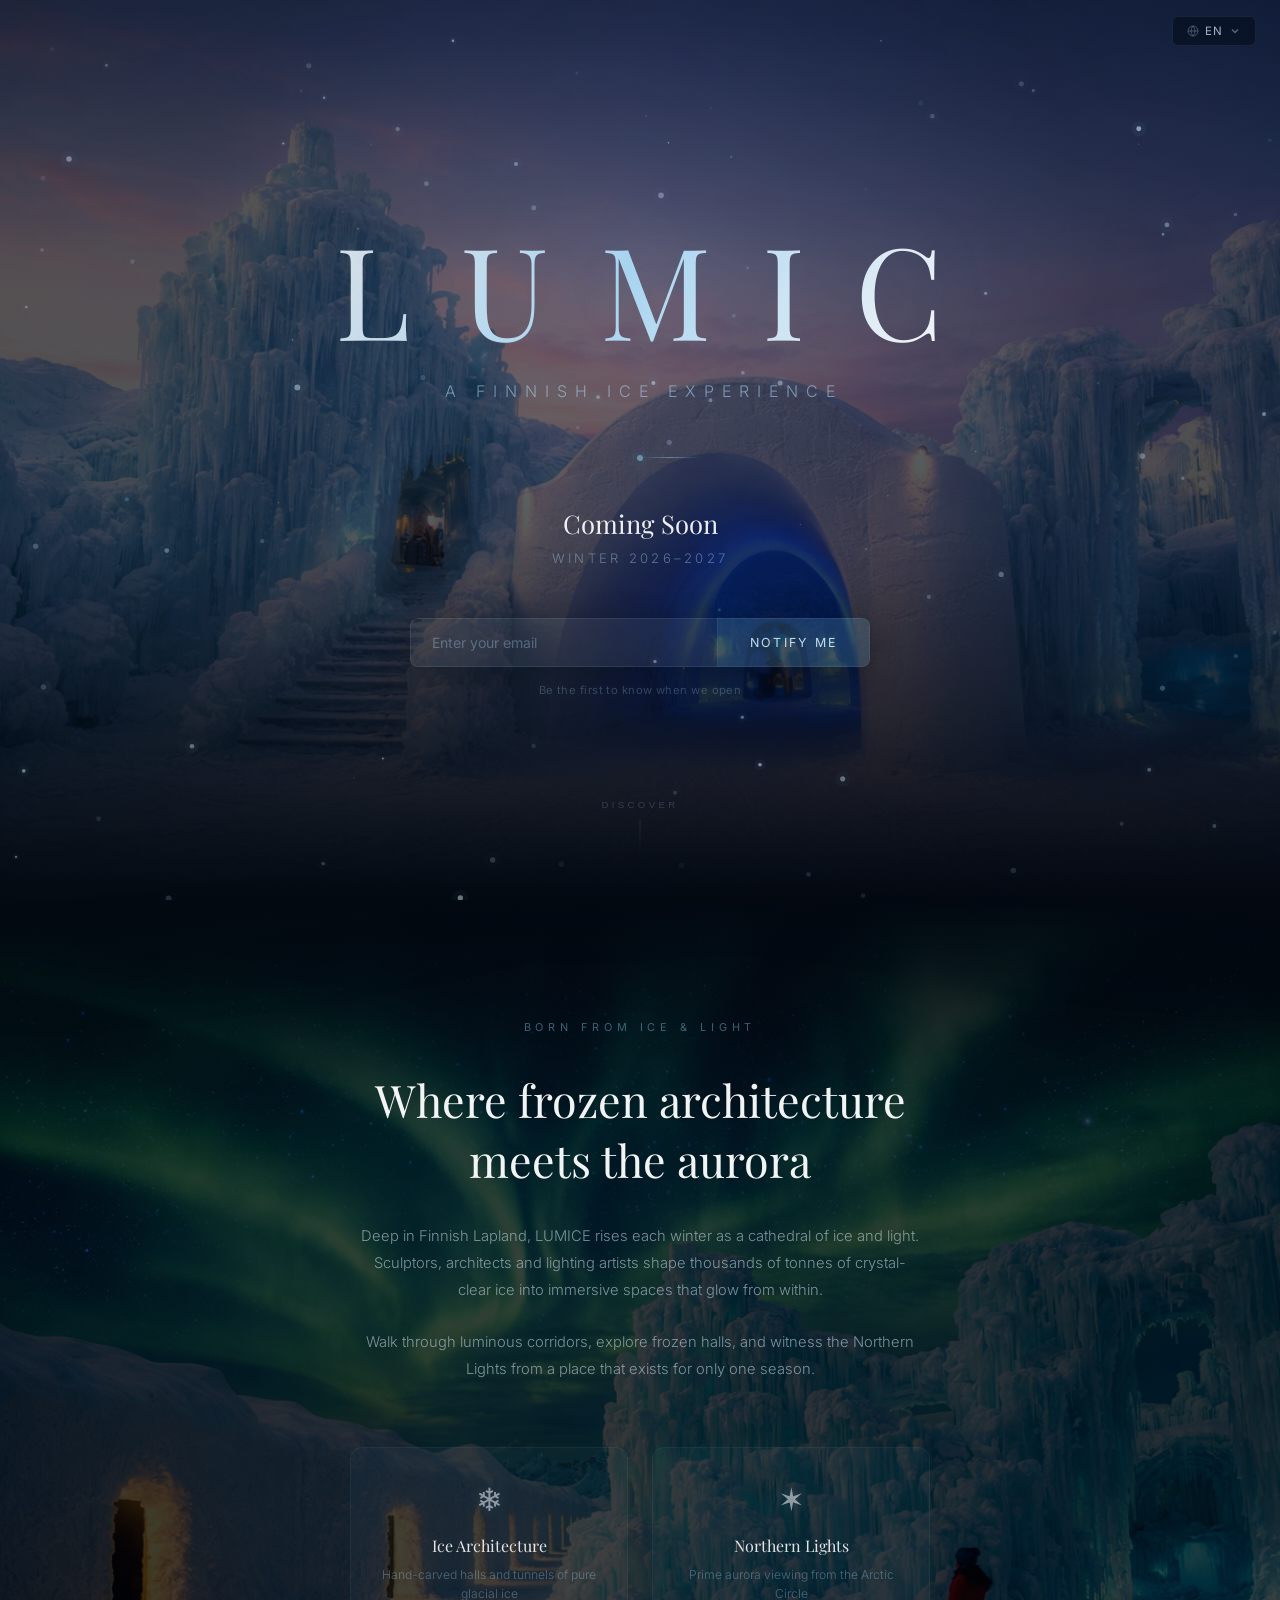
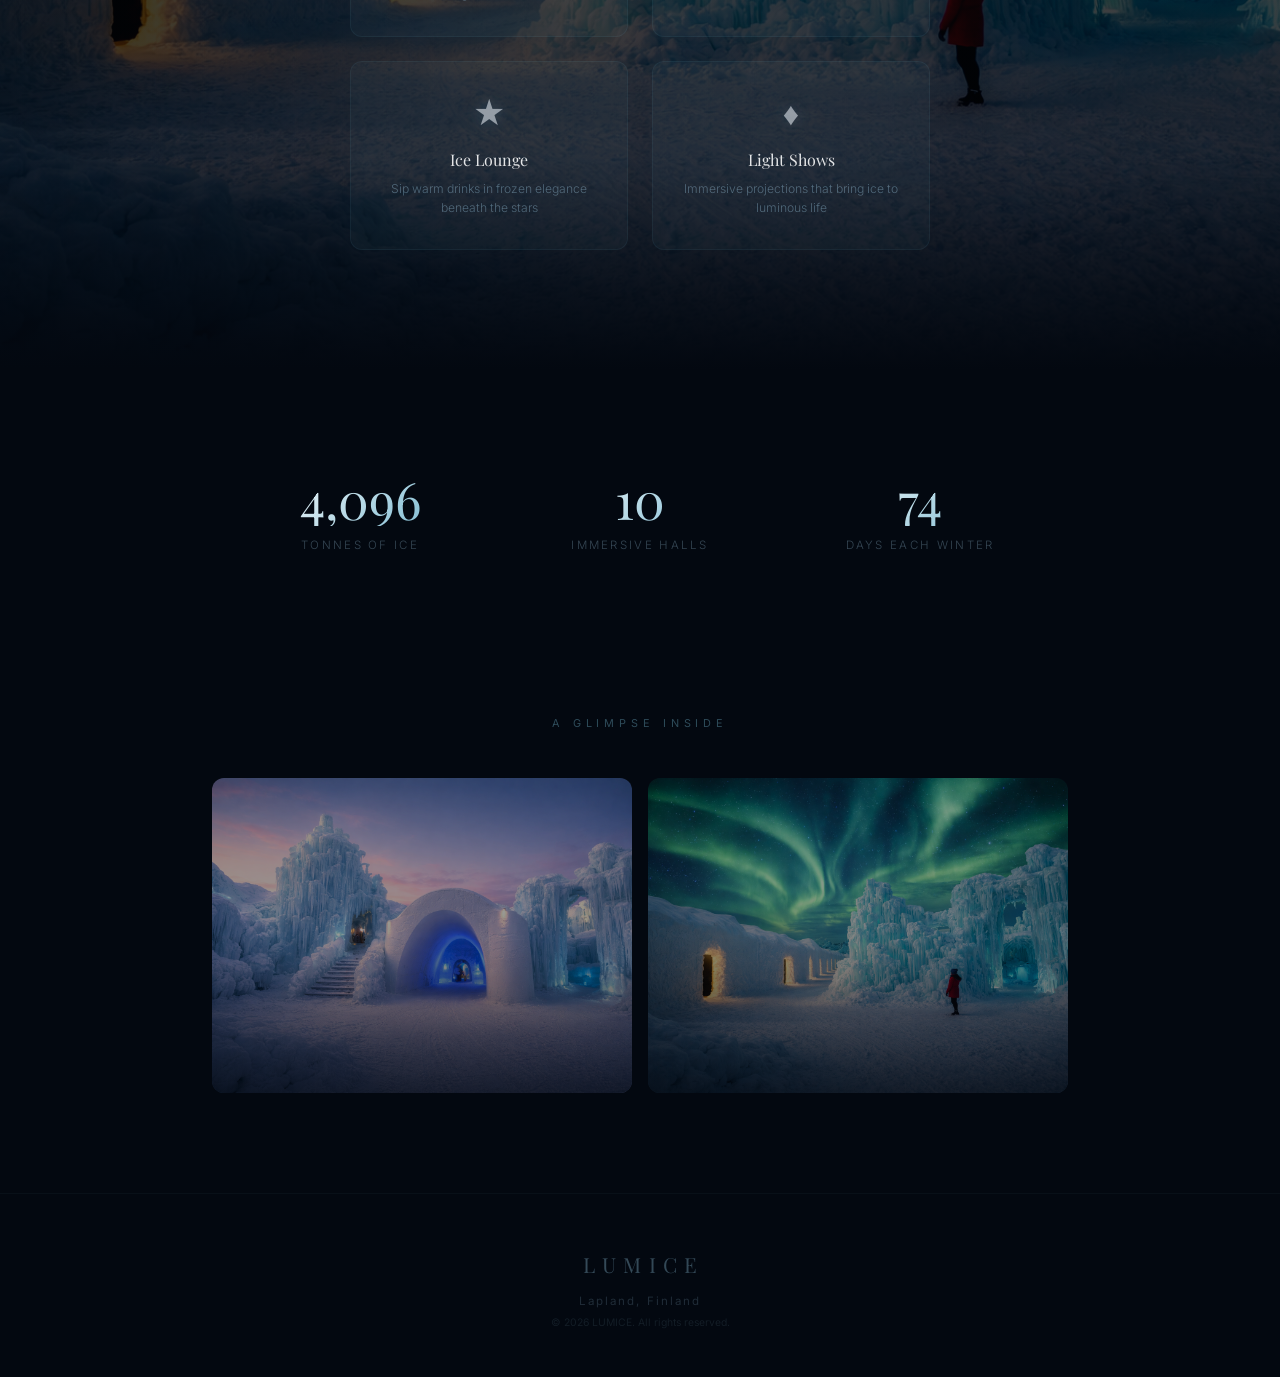
==== commit 06e28651: "Collapse lang to dropdown, cursor repels snowflakes" ====
--- a/index.html
+++ b/index.html
@@ -51,60 +51,106 @@
       100% { transform: translate(2%, -2%) rotate(1deg) scale(1.02); }
     }
 
-    /* === LANGUAGE BAR === */
-    .lang-bar {
+    /* === LANGUAGE DROPDOWN === */
+    .lang-dropdown {
       position: fixed;
-      top: 0;
-      left: 0;
-      right: 0;
+      top: 16px;
+      right: 24px;
       z-index: 200;
+    }
+
+    .lang-toggle {
       display: flex;
-      justify-content: flex-end;
       align-items: center;
-      padding: 10px 28px;
+      gap: 6px;
+      padding: 7px 14px;
       background: rgba(3, 8, 16, 0.5);
       backdrop-filter: blur(20px) saturate(1.4);
       -webkit-backdrop-filter: blur(20px) saturate(1.4);
-      border-bottom: 1px solid rgba(126, 200, 227, 0.06);
-      gap: 2px;
-      transition: background 0.4s;
-    }
-
-    .lang-bar.scrolled {
-      background: rgba(3, 8, 16, 0.85);
-    }
-
-    .lang-bar button {
+      border: 1px solid rgba(126, 200, 227, 0.1);
+      border-radius: 6px;
+      color: rgba(200, 220, 240, 0.8);
+      font-family: 'Inter', sans-serif;
+      font-size: 0.72rem;
+      letter-spacing: 0.08em;
+      text-transform: uppercase;
+      cursor: pointer;
+      transition: all 0.3s;
+      user-select: none;
+    }
+
+    .lang-toggle:hover {
+      border-color: rgba(126, 200, 227, 0.25);
+      background: rgba(3, 8, 16, 0.7);
+    }
+
+    .lang-toggle svg {
+      width: 12px;
+      height: 12px;
+      opacity: 0.5;
+      transition: transform 0.3s;
+    }
+
+    .lang-dropdown.open .lang-toggle svg {
+      transform: rotate(180deg);
+    }
+
+    .lang-menu {
+      position: absolute;
+      top: calc(100% + 6px);
+      right: 0;
+      min-width: 140px;
+      background: rgba(8, 14, 28, 0.92);
+      backdrop-filter: blur(24px) saturate(1.4);
+      -webkit-backdrop-filter: blur(24px) saturate(1.4);
+      border: 1px solid rgba(126, 200, 227, 0.1);
+      border-radius: 8px;
+      padding: 6px;
+      opacity: 0;
+      visibility: hidden;
+      transform: translateY(-8px) scale(0.97);
+      transition: all 0.25s cubic-bezier(0.4, 0, 0.2, 1);
+      box-shadow: 0 12px 40px rgba(0, 0, 0, 0.5);
+    }
+
+    .lang-dropdown.open .lang-menu {
+      opacity: 1;
+      visibility: visible;
+      transform: translateY(0) scale(1);
+    }
+
+    .lang-menu button {
+      display: flex;
+      align-items: center;
+      gap: 10px;
+      width: 100%;
+      padding: 8px 12px;
       background: none;
-      border: 1px solid transparent;
-      color: rgba(168, 212, 240, 0.4);
+      border: none;
+      border-radius: 5px;
+      color: rgba(168, 212, 240, 0.55);
       font-family: 'Inter', sans-serif;
-      font-size: 0.68rem;
-      letter-spacing: 0.06em;
-      padding: 4px 9px;
-      border-radius: 3px;
+      font-size: 0.74rem;
+      letter-spacing: 0.04em;
       cursor: pointer;
-      transition: all 0.3s cubic-bezier(0.4, 0, 0.2, 1);
-      text-transform: uppercase;
-    }
-
-    .lang-bar button:hover {
-      color: rgba(168, 212, 240, 0.85);
-      border-color: rgba(126, 200, 227, 0.2);
-      text-shadow: 0 0 12px rgba(126, 200, 227, 0.3);
-    }
-
-    .lang-bar button.active {
+      transition: all 0.2s;
+      text-align: left;
+    }
+
+    .lang-menu button:hover {
+      background: rgba(126, 200, 227, 0.08);
+      color: rgba(200, 220, 240, 0.9);
+    }
+
+    .lang-menu button.active {
       color: #fff;
-      border-color: rgba(126, 200, 227, 0.4);
       background: rgba(126, 200, 227, 0.12);
-      box-shadow: 0 0 12px rgba(126, 200, 227, 0.1);
-    }
-
-    .lang-bar .lang-sep {
-      color: rgba(126, 200, 227, 0.1);
-      font-size: 0.6rem;
-      user-select: none;
+    }
+
+    .lang-menu button .lang-native {
+      margin-left: auto;
+      font-size: 0.65rem;
+      opacity: 0.4;
     }
 
     /* === HERO === */
@@ -742,24 +788,24 @@
   <!-- SNOWFALL -->
   <canvas id="snowCanvas"></canvas>
 
-  <!-- LANGUAGE BAR -->
-  <nav class="lang-bar" aria-label="Language selection">
-    <button class="active" data-lang="en">EN</button>
-    <span class="lang-sep">·</span>
-    <button data-lang="fi">FI</button>
-    <span class="lang-sep">·</span>
-    <button data-lang="sv">SV</button>
-    <span class="lang-sep">·</span>
-    <button data-lang="de">DE</button>
-    <span class="lang-sep">·</span>
-    <button data-lang="fr">FR</button>
-    <span class="lang-sep">·</span>
-    <button data-lang="ja">日本語</button>
-    <span class="lang-sep">·</span>
-    <button data-lang="zh">中文</button>
-    <span class="lang-sep">·</span>
-    <button data-lang="ru">RU</button>
-  </nav>
+  <!-- LANGUAGE DROPDOWN -->
+  <div class="lang-dropdown" id="langDropdown">
+    <button class="lang-toggle" id="langToggle" aria-haspopup="true" aria-expanded="false">
+      <svg viewBox="0 0 24 24" fill="none" stroke="currentColor" stroke-width="1.5"><circle cx="12" cy="12" r="10"/><path d="M2 12h20M12 2a15.3 15.3 0 0 1 4 10 15.3 15.3 0 0 1-4 10 15.3 15.3 0 0 1-4-10A15.3 15.3 0 0 1 12 2z"/></svg>
+      <span id="langCurrent">EN</span>
+      <svg viewBox="0 0 12 12" fill="none" stroke="currentColor" stroke-width="1.5"><path d="M3 4.5l3 3 3-3"/></svg>
+    </button>
+    <div class="lang-menu" role="menu">
+      <button data-lang="en" class="active" role="menuitem">English <span class="lang-native">EN</span></button>
+      <button data-lang="fi" role="menuitem">Suomi <span class="lang-native">FI</span></button>
+      <button data-lang="sv" role="menuitem">Svenska <span class="lang-native">SV</span></button>
+      <button data-lang="de" role="menuitem">Deutsch <span class="lang-native">DE</span></button>
+      <button data-lang="fr" role="menuitem">Français <span class="lang-native">FR</span></button>
+      <button data-lang="ja" role="menuitem">日本語 <span class="lang-native">JA</span></button>
+      <button data-lang="zh" role="menuitem">中文 <span class="lang-native">ZH</span></button>
+      <button data-lang="ru" role="menuitem">Русский <span class="lang-native">RU</span></button>
+    </div>
+  </div>
 
   <!-- HERO -->
   <section class="hero" id="hero">
@@ -871,12 +917,15 @@
   <div class="toast" id="toast">Thank you! We'll be in touch.</div>
 
   <script>
-    /* === SNOWFALL PARTICLE SYSTEM === */
+    /* === SNOWFALL PARTICLE SYSTEM WITH CURSOR INTERACTION === */
     (function() {
       const canvas = document.getElementById('snowCanvas');
       const ctx = canvas.getContext('2d');
       let particles = [];
-      const COUNT = 80;
+      const COUNT = 100;
+      const CURSOR_RADIUS = 120;
+      const CURSOR_FORCE = 1.8;
+      let mouse = { x: -1000, y: -1000, active: false };
 
       function resize() {
         canvas.width = window.innerWidth;
@@ -885,32 +934,80 @@
       resize();
       window.addEventListener('resize', resize);
 
+      // Track cursor
+      document.addEventListener('mousemove', e => {
+        mouse.x = e.clientX;
+        mouse.y = e.clientY;
+        mouse.active = true;
+      });
+      document.addEventListener('mouseleave', () => { mouse.active = false; });
+
       for (let i = 0; i < COUNT; i++) {
         particles.push({
           x: Math.random() * canvas.width,
           y: Math.random() * canvas.height,
           r: Math.random() * 2.5 + 0.5,
-          vx: (Math.random() - 0.5) * 0.3,
-          vy: Math.random() * 0.6 + 0.2,
-          opacity: Math.random() * 0.5 + 0.1,
-          flicker: Math.random() * Math.PI * 2
+          baseVx: (Math.random() - 0.5) * 0.3,
+          baseVy: Math.random() * 0.6 + 0.2,
+          vx: 0, vy: 0,
+          opacity: Math.random() * 0.5 + 0.15,
+          flicker: Math.random() * Math.PI * 2,
+          turbulence: Math.random() * 0.3
         });
       }
 
       function draw() {
         ctx.clearRect(0, 0, canvas.width, canvas.height);
+
+        // Draw cursor glow when active
+        if (mouse.active) {
+          const grd = ctx.createRadialGradient(mouse.x, mouse.y, 0, mouse.x, mouse.y, CURSOR_RADIUS);
+          grd.addColorStop(0, 'rgba(126, 200, 227, 0.04)');
+          grd.addColorStop(1, 'rgba(126, 200, 227, 0)');
+          ctx.fillStyle = grd;
+          ctx.fillRect(mouse.x - CURSOR_RADIUS, mouse.y - CURSOR_RADIUS, CURSOR_RADIUS * 2, CURSOR_RADIUS * 2);
+        }
+
         particles.forEach(p => {
-          p.flicker += 0.01;
-          const o = p.opacity * (0.7 + 0.3 * Math.sin(p.flicker));
+          p.flicker += 0.012 + p.turbulence * 0.005;
+          const o = p.opacity * (0.65 + 0.35 * Math.sin(p.flicker));
+
+          // Cursor repulsion
+          if (mouse.active) {
+            const dx = p.x - mouse.x;
+            const dy = p.y - mouse.y;
+            const dist = Math.sqrt(dx * dx + dy * dy);
+            if (dist < CURSOR_RADIUS && dist > 0) {
+              const force = (1 - dist / CURSOR_RADIUS) * CURSOR_FORCE;
+              const angle = Math.atan2(dy, dx);
+              p.vx += Math.cos(angle) * force;
+              p.vy += Math.sin(angle) * force;
+              // Boost opacity near cursor
+              const boost = (1 - dist / CURSOR_RADIUS) * 0.3;
+              ctx.beginPath();
+              ctx.arc(p.x, p.y, p.r * 4, 0, Math.PI * 2);
+              ctx.fillStyle = `rgba(126, 200, 227, ${boost * 0.15})`;
+              ctx.fill();
+            }
+          }
+
+          // Apply velocity with damping
+          p.vx = p.vx * 0.96 + p.baseVx * 0.04;
+          p.vy = p.vy * 0.96 + p.baseVy * 0.04;
+
+          // Wind sway
+          p.vx += Math.sin(p.flicker * 0.5) * 0.02;
+
+          // Draw snowflake
           ctx.beginPath();
           ctx.arc(p.x, p.y, p.r, 0, Math.PI * 2);
-          ctx.fillStyle = `rgba(200, 220, 240, ${o})`;
+          ctx.fillStyle = `rgba(210, 225, 245, ${o})`;
           ctx.fill();
 
-          // subtle glow
+          // Glow
           ctx.beginPath();
           ctx.arc(p.x, p.y, p.r * 3, 0, Math.PI * 2);
-          ctx.fillStyle = `rgba(126, 200, 227, ${o * 0.1})`;
+          ctx.fillStyle = `rgba(126, 200, 227, ${o * 0.08})`;
           ctx.fill();
 
           p.x += p.vx;
@@ -932,8 +1029,6 @@
       if (y < window.innerHeight * 1.2) {
         heroBg.style.transform = `translateY(${y * 0.35}px)`;
       }
-      // Lang bar bg on scroll
-      document.querySelector('.lang-bar').classList.toggle('scrolled', y > 80);
     }, { passive: true });
 
     /* === SCROLL REVEAL === */
@@ -1134,9 +1229,41 @@
       try { localStorage.setItem('lumice-lang', lang); } catch(e) {}
     }
 
-    document.querySelectorAll('.lang-bar button').forEach(btn => {
-      btn.addEventListener('click', () => setLang(btn.dataset.lang));
+    /* === LANGUAGE DROPDOWN LOGIC === */
+    const langDropdown = document.getElementById('langDropdown');
+    const langToggle = document.getElementById('langToggle');
+    const langCurrent = document.getElementById('langCurrent');
+    const langNames = { en:'EN', fi:'FI', sv:'SV', de:'DE', fr:'FR', ja:'JA', zh:'ZH', ru:'RU' };
+
+    langToggle.addEventListener('click', (e) => {
+      e.stopPropagation();
+      langDropdown.classList.toggle('open');
+      langToggle.setAttribute('aria-expanded', langDropdown.classList.contains('open'));
     });
+
+    document.addEventListener('click', () => {
+      langDropdown.classList.remove('open');
+      langToggle.setAttribute('aria-expanded', 'false');
+    });
+
+    document.querySelectorAll('.lang-menu button').forEach(btn => {
+      btn.addEventListener('click', (e) => {
+        e.stopPropagation();
+        setLang(btn.dataset.lang);
+        langDropdown.classList.remove('open');
+        langToggle.setAttribute('aria-expanded', 'false');
+      });
+    });
+
+    // Override setLang to also update dropdown
+    const _origSetLang = setLang;
+    setLang = function(lang) {
+      _origSetLang(lang);
+      langCurrent.textContent = langNames[lang] || lang.toUpperCase();
+      document.querySelectorAll('.lang-menu button').forEach(btn => {
+        btn.classList.toggle('active', btn.dataset.lang === lang);
+      });
+    };
 
     (function() {
       const saved = localStorage.getItem('lumice-lang');
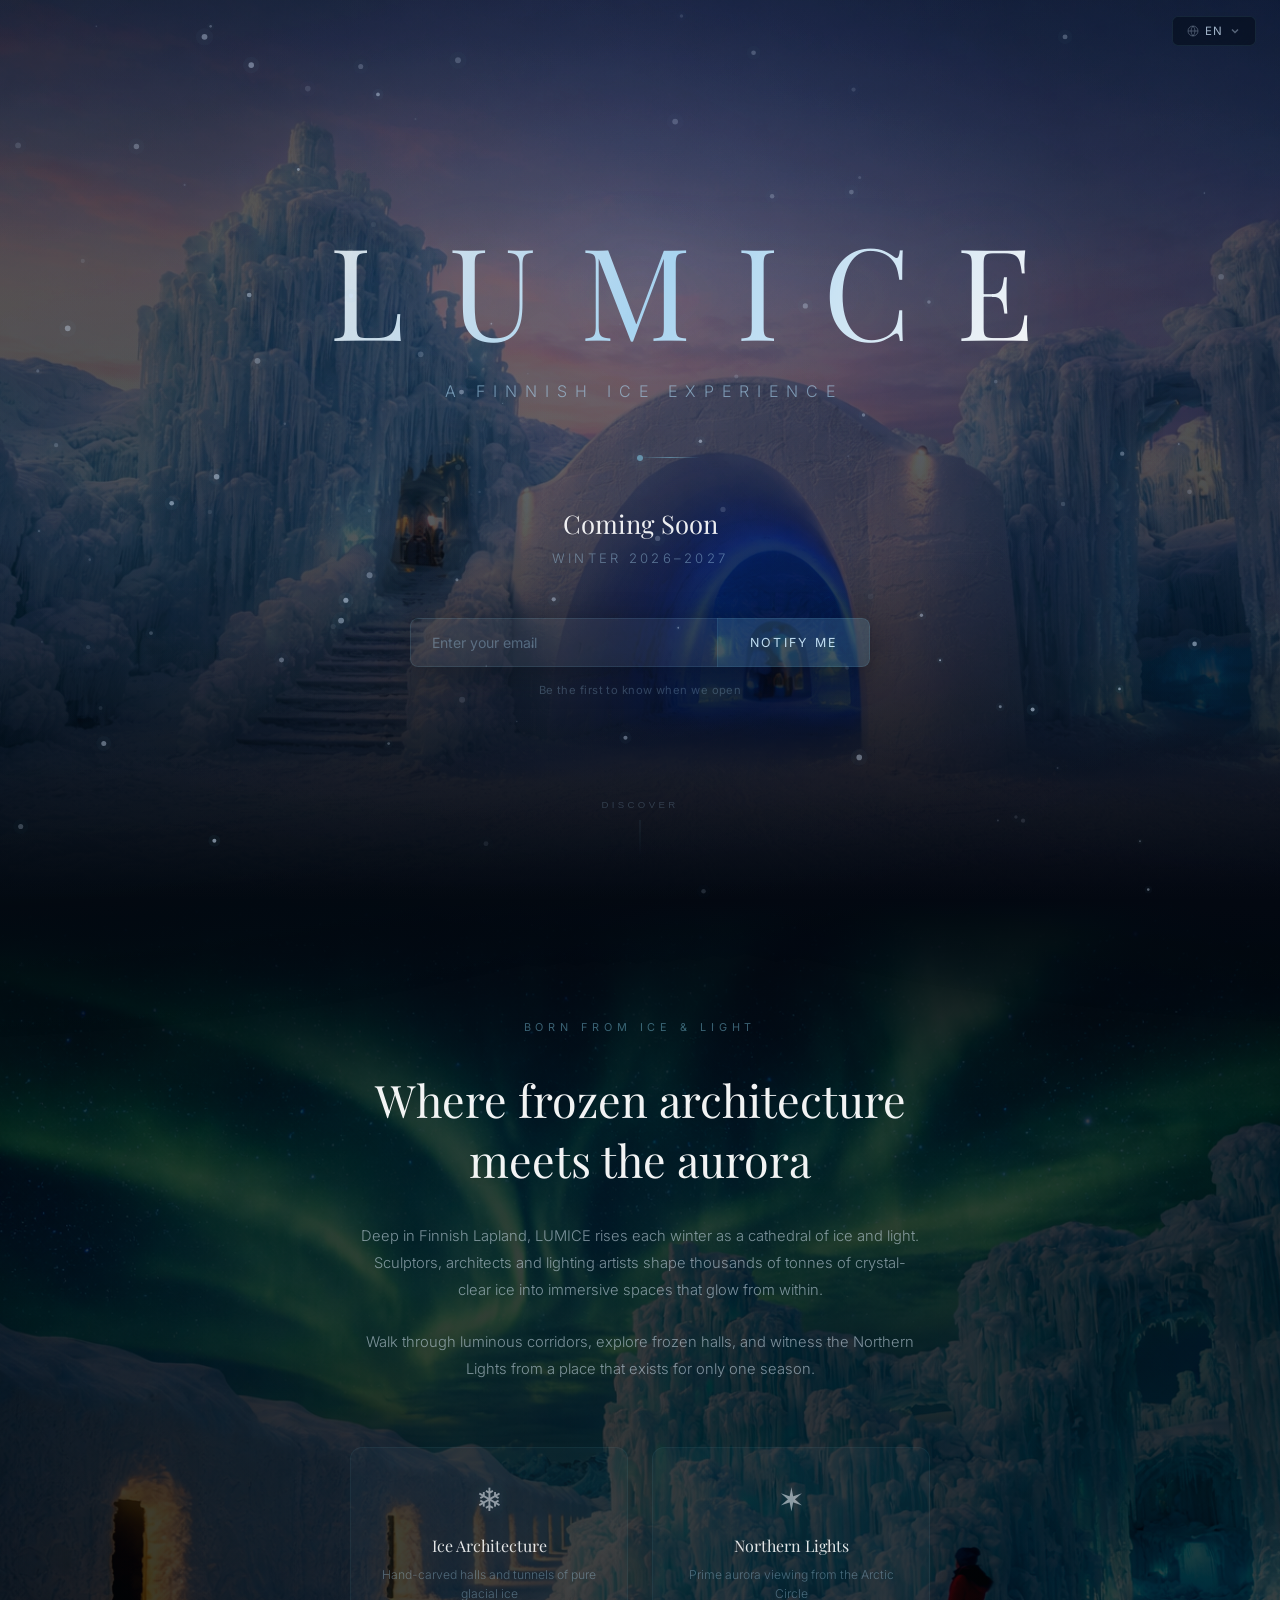
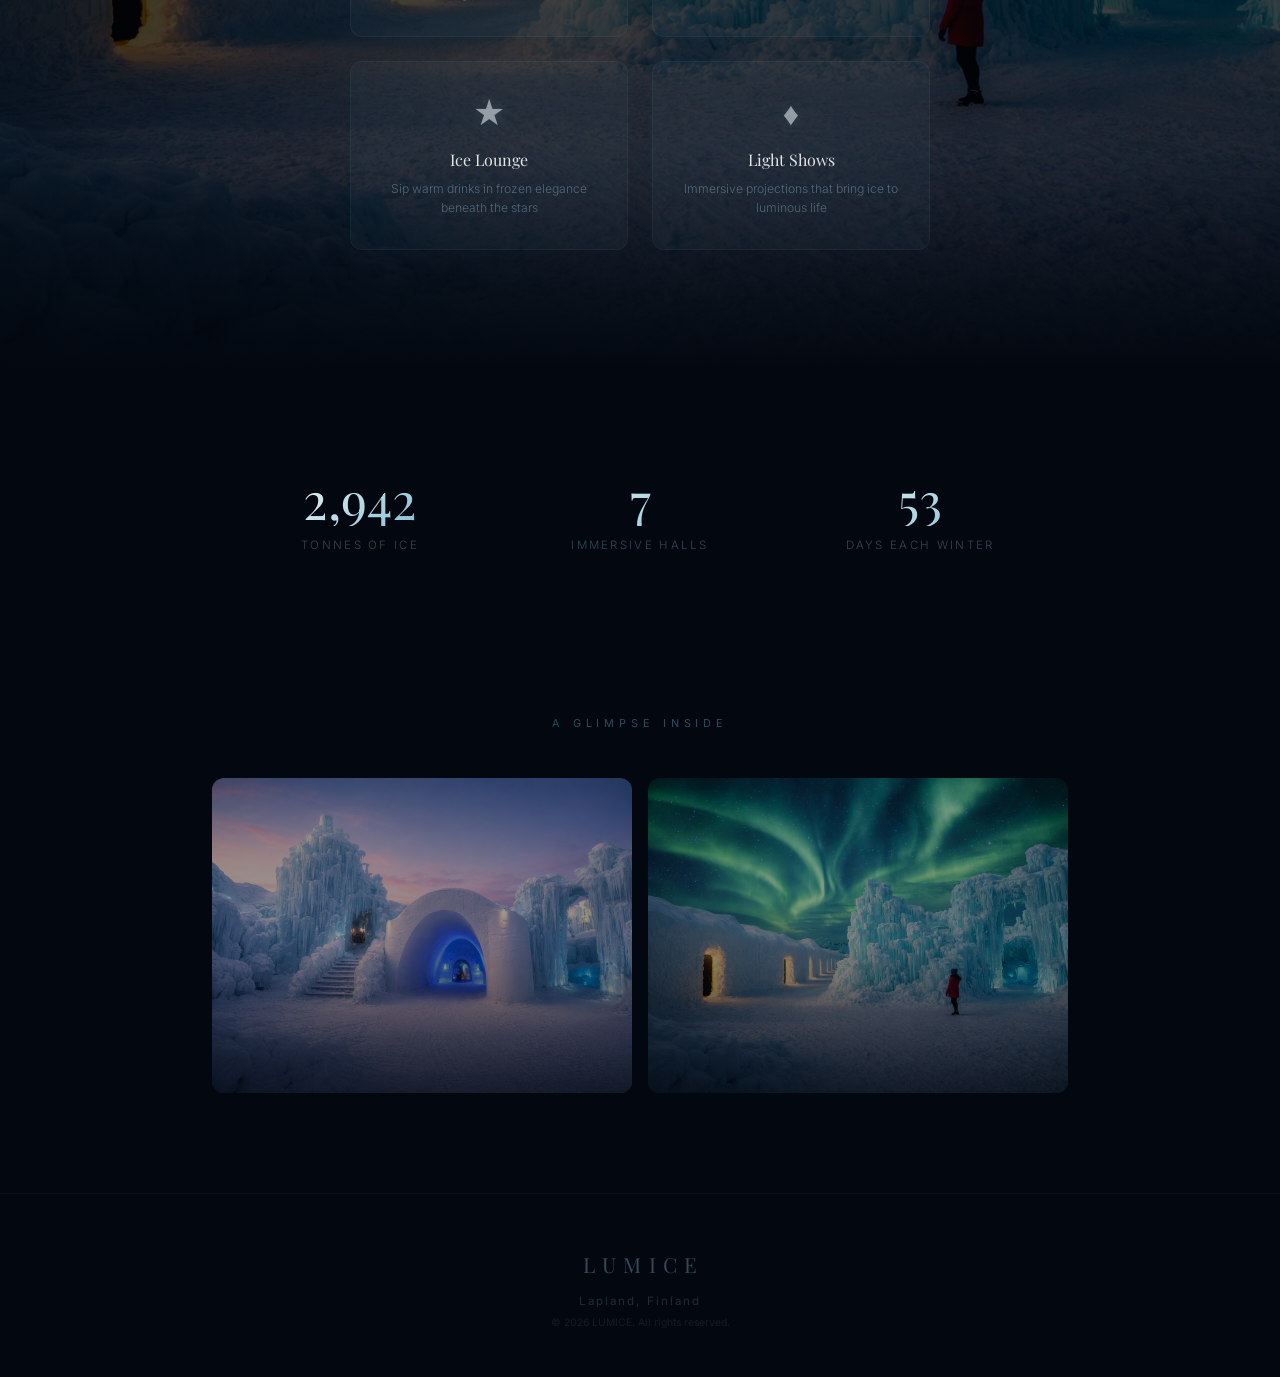
==== commit 8e0d8b88: "Fix invisible E in LUMICE logo - swap text-indent for padding-left + display inline-block" ====
--- a/index.html
+++ b/index.html
@@ -210,10 +210,11 @@
       font-family: 'Playfair Display', serif;
       font-size: clamp(3.5rem, 10vw, 8rem);
       font-weight: 400;
-      letter-spacing: 0.4em;
+      letter-spacing: 0.35em;
       margin-bottom: 8px;
-      text-indent: 0.4em;
+      padding-left: 0.35em;
       position: relative;
+      display: inline-block;
       background: linear-gradient(
         120deg,
         rgba(255,255,255,0.85) 0%,
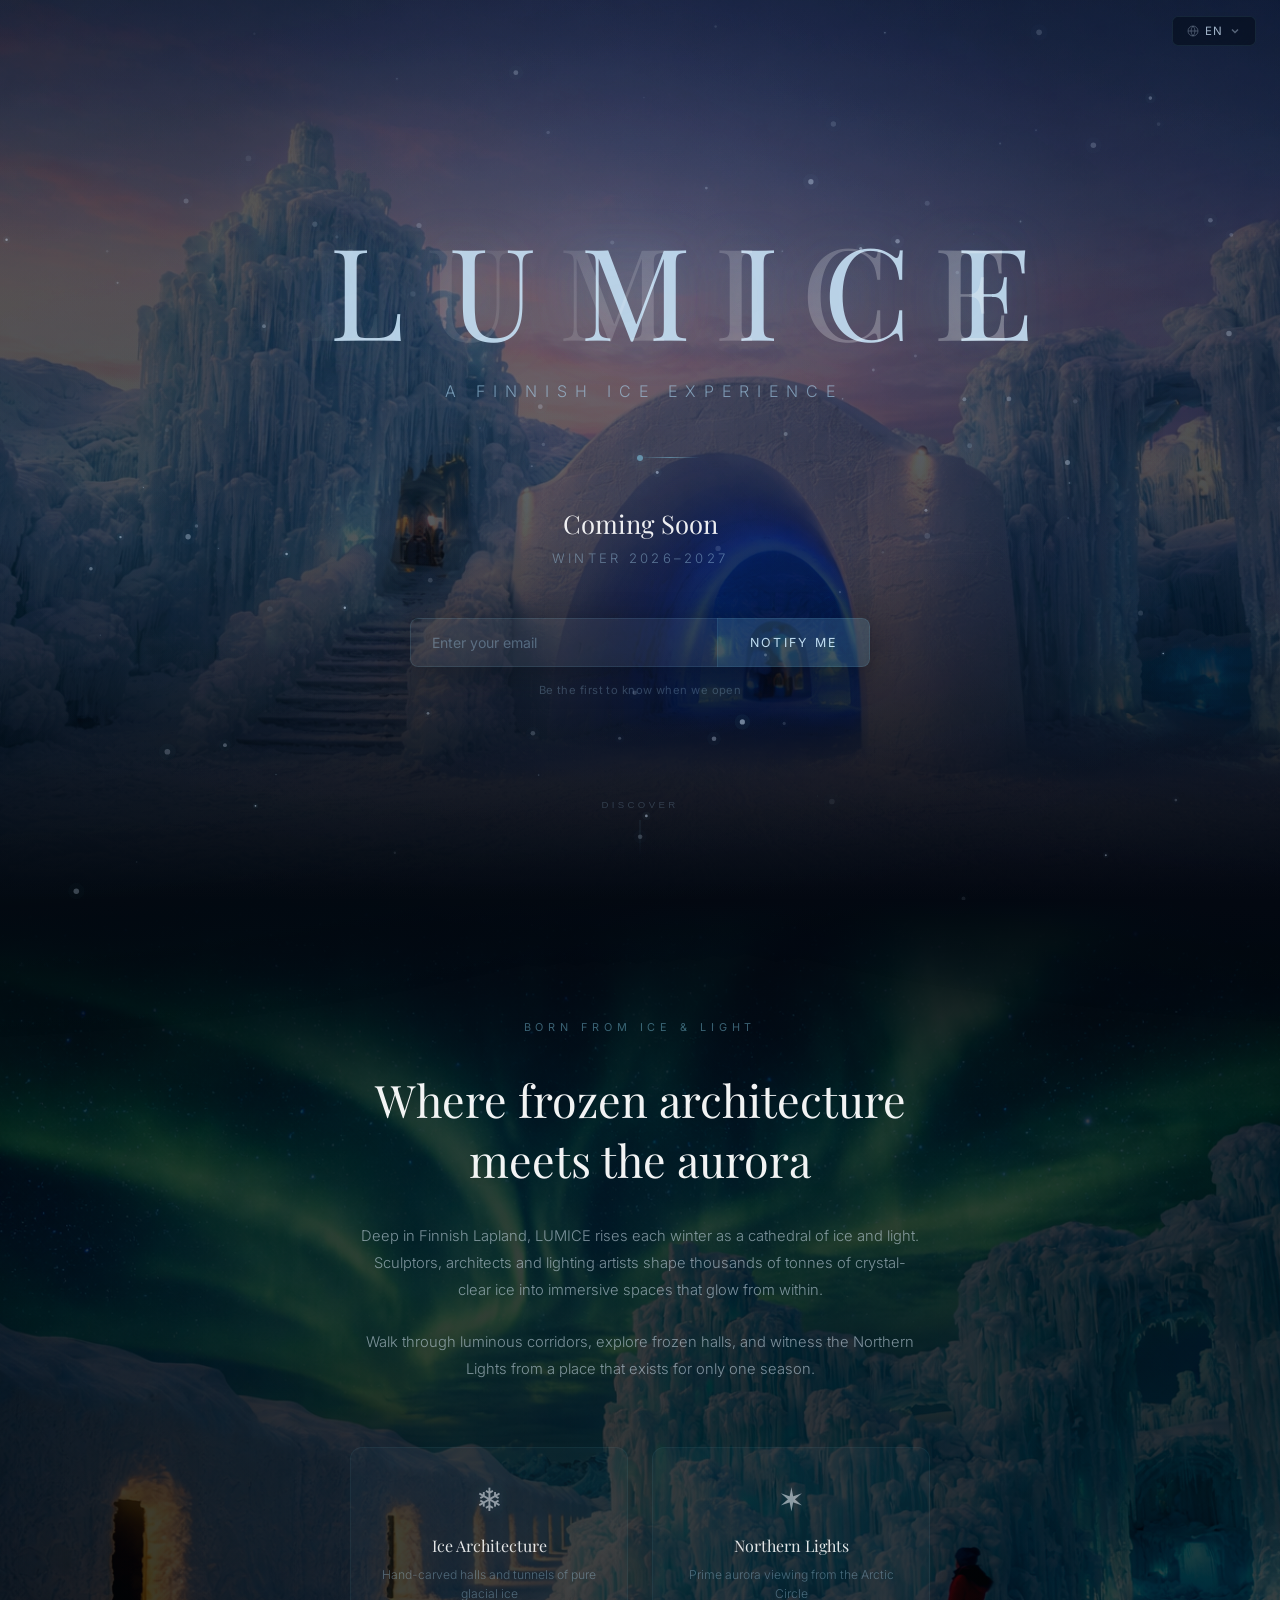
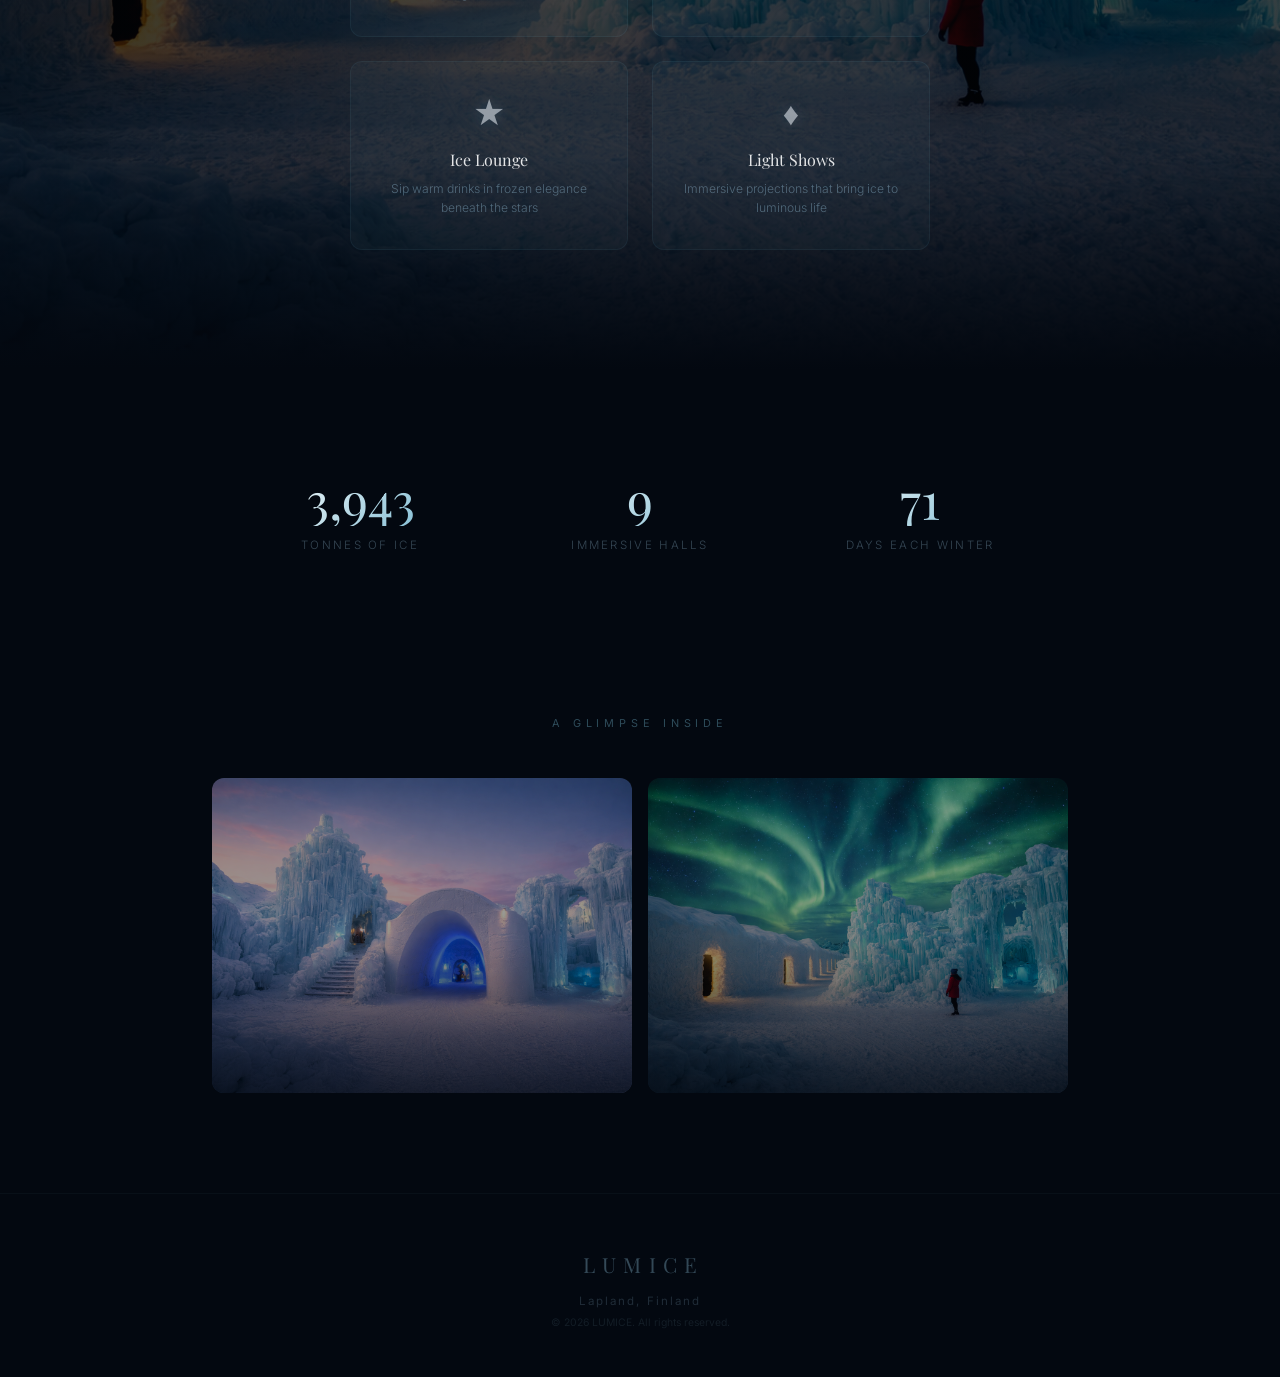
==== commit 8157b88a: "Fix LUMICE E visibility - solid color base + shimmer overlay" ====
--- a/index.html
+++ b/index.html
@@ -215,25 +215,32 @@
       padding-left: 0.35em;
       position: relative;
       display: inline-block;
+      color: rgba(200, 225, 245, 0.9);
+      text-shadow: 0 0 60px rgba(126, 200, 227, 0.2), 0 0 120px rgba(126, 200, 227, 0.08);
+    }
+
+    .logo .shimmer {
+      position: absolute;
+      inset: 0;
       background: linear-gradient(
         120deg,
-        rgba(255,255,255,0.85) 0%,
-        rgba(168,212,240,1) 25%,
-        rgba(255,255,255,0.95) 50%,
-        rgba(126,200,227,1) 75%,
-        rgba(255,255,255,0.85) 100%
+        transparent 0%,
+        rgba(255,255,255,0.35) 45%,
+        rgba(168,212,240,0.5) 50%,
+        rgba(255,255,255,0.35) 55%,
+        transparent 100%
       );
-      background-size: 200% 100%;
+      background-size: 250% 100%;
       -webkit-background-clip: text;
       -webkit-text-fill-color: transparent;
       background-clip: text;
-      animation: logoShimmer 6s ease-in-out infinite;
-      filter: drop-shadow(0 0 40px rgba(126, 200, 227, 0.15));
+      animation: logoShimmer 5s ease-in-out infinite;
+      pointer-events: none;
     }
 
     @keyframes logoShimmer {
-      0%, 100% { background-position: 0% 50%; }
-      50% { background-position: 100% 50%; }
+      0%   { background-position: 150% 50%; }
+      100% { background-position: -50% 50%; }
     }
 
     .tagline {
@@ -814,7 +821,7 @@
       <img src="IMG_1054.PNG" alt="LUMICE ice castle glowing at twilight">
     </div>
     <div class="hero-content">
-      <h1 class="logo">LUMICE</h1>
+      <h1 class="logo">LUMICE<span class="shimmer" aria-hidden="true">LUMICE</span></h1>
       <p class="tagline">A Finnish Ice Experience</p>
       <div class="hero-divider"></div>
       <p class="coming-soon">Coming Soon</p>
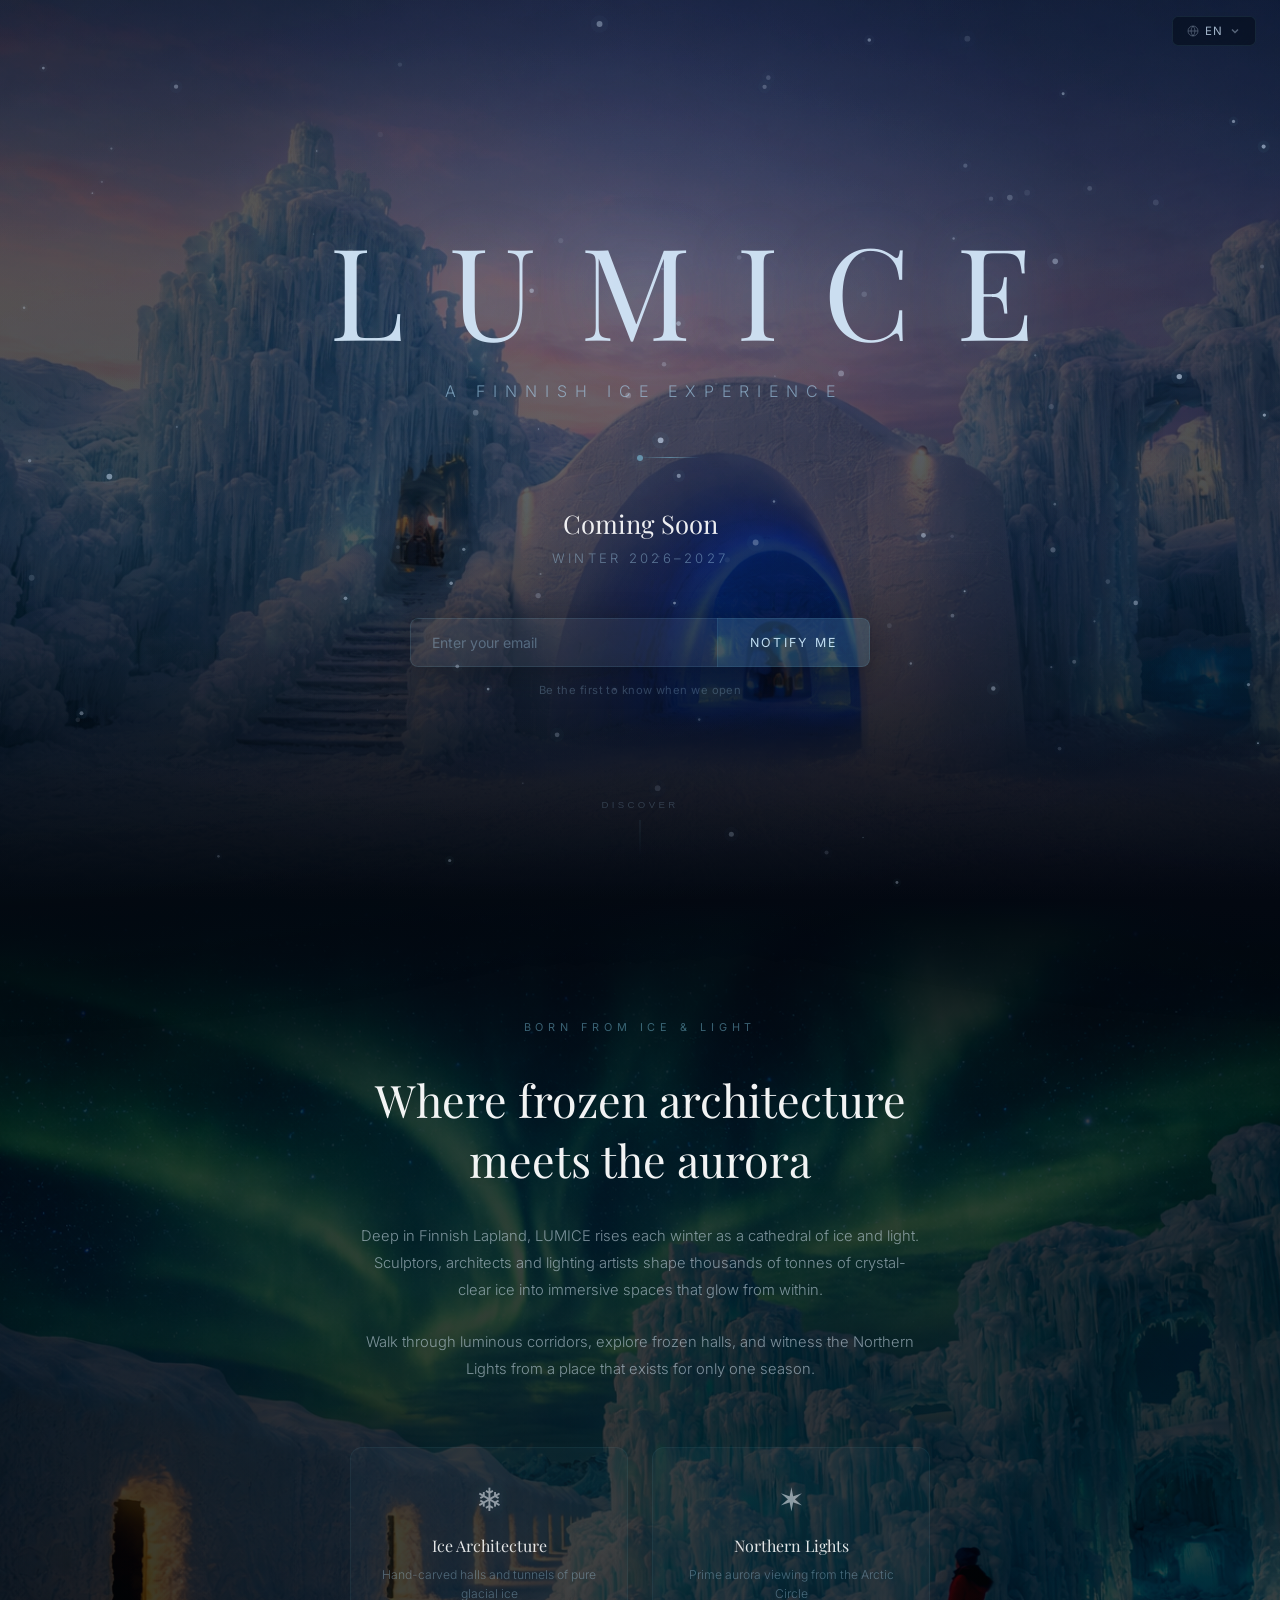
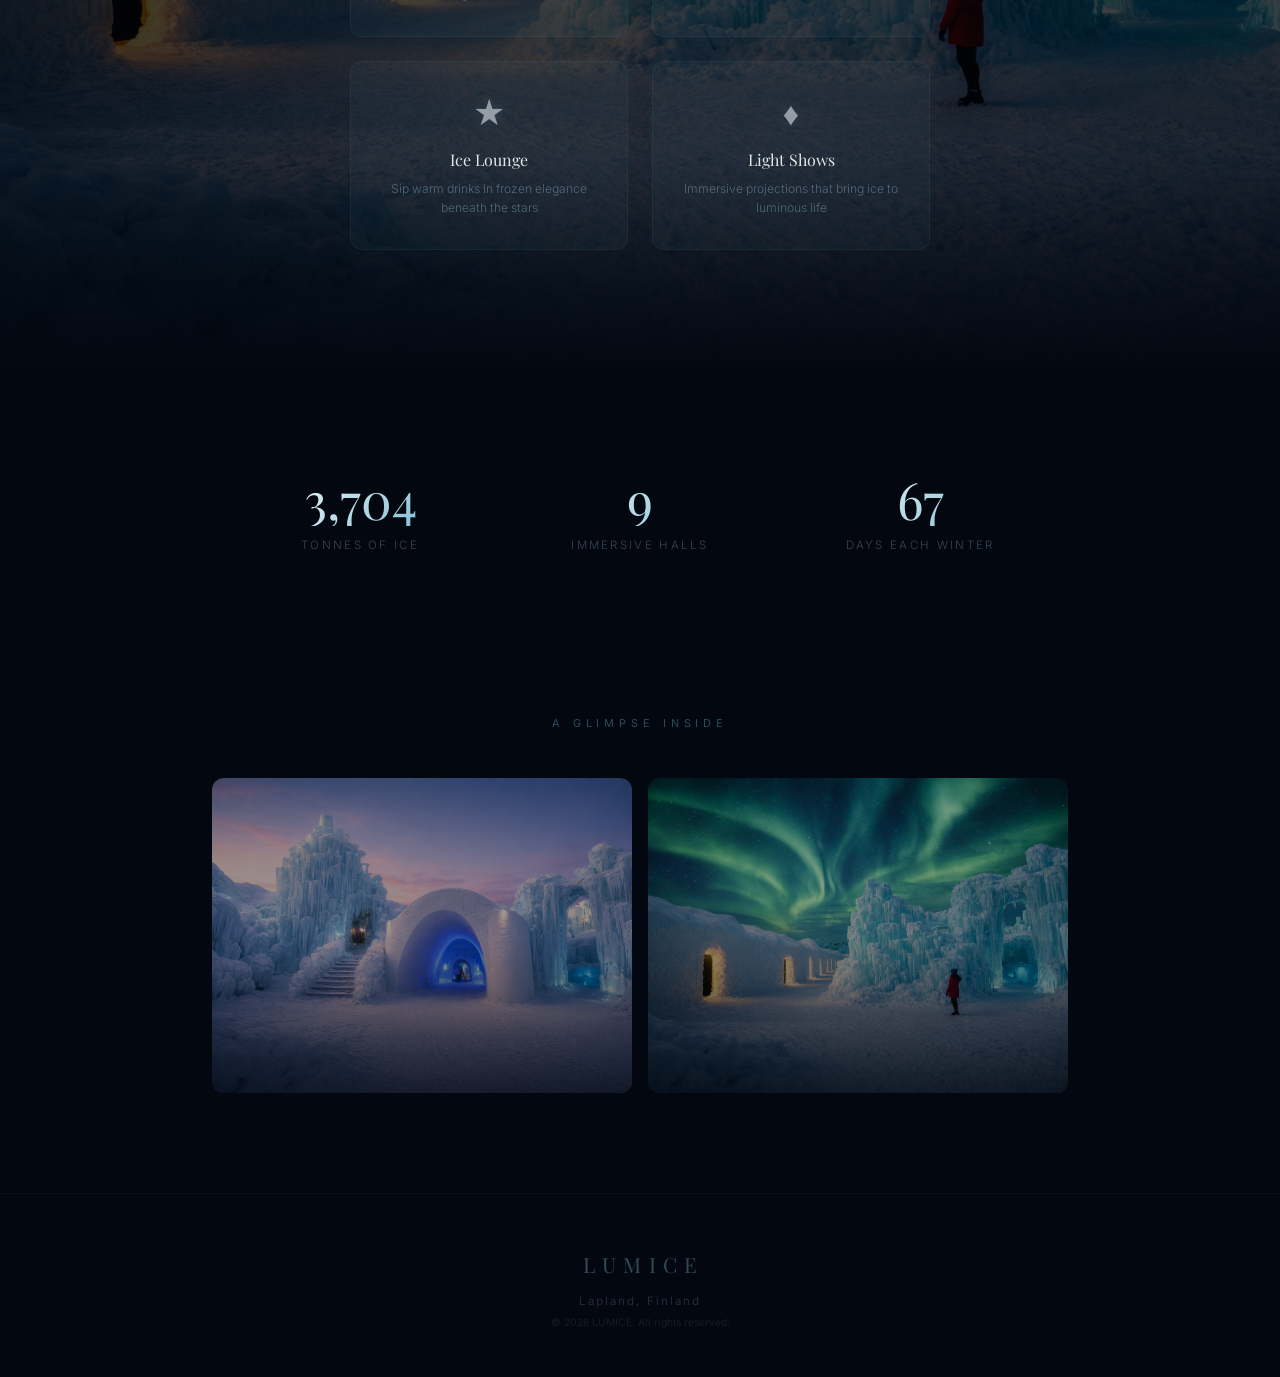
==== commit 113eb64f: "Fix double title - remove shimmer overlay, use solid color with glow" ====
--- a/index.html
+++ b/index.html
@@ -213,34 +213,8 @@
       letter-spacing: 0.35em;
       margin-bottom: 8px;
       padding-left: 0.35em;
-      position: relative;
-      display: inline-block;
-      color: rgba(200, 225, 245, 0.9);
-      text-shadow: 0 0 60px rgba(126, 200, 227, 0.2), 0 0 120px rgba(126, 200, 227, 0.08);
-    }
-
-    .logo .shimmer {
-      position: absolute;
-      inset: 0;
-      background: linear-gradient(
-        120deg,
-        transparent 0%,
-        rgba(255,255,255,0.35) 45%,
-        rgba(168,212,240,0.5) 50%,
-        rgba(255,255,255,0.35) 55%,
-        transparent 100%
-      );
-      background-size: 250% 100%;
-      -webkit-background-clip: text;
-      -webkit-text-fill-color: transparent;
-      background-clip: text;
-      animation: logoShimmer 5s ease-in-out infinite;
-      pointer-events: none;
-    }
-
-    @keyframes logoShimmer {
-      0%   { background-position: 150% 50%; }
-      100% { background-position: -50% 50%; }
+      color: rgba(210, 230, 248, 0.95);
+      text-shadow: 0 0 60px rgba(126, 200, 227, 0.25), 0 0 120px rgba(126, 200, 227, 0.1);
     }
 
     .tagline {
@@ -821,7 +795,7 @@
       <img src="IMG_1054.PNG" alt="LUMICE ice castle glowing at twilight">
     </div>
     <div class="hero-content">
-      <h1 class="logo">LUMICE<span class="shimmer" aria-hidden="true">LUMICE</span></h1>
+      <h1 class="logo">LUMICE</h1>
       <p class="tagline">A Finnish Ice Experience</p>
       <div class="hero-divider"></div>
       <p class="coming-soon">Coming Soon</p>
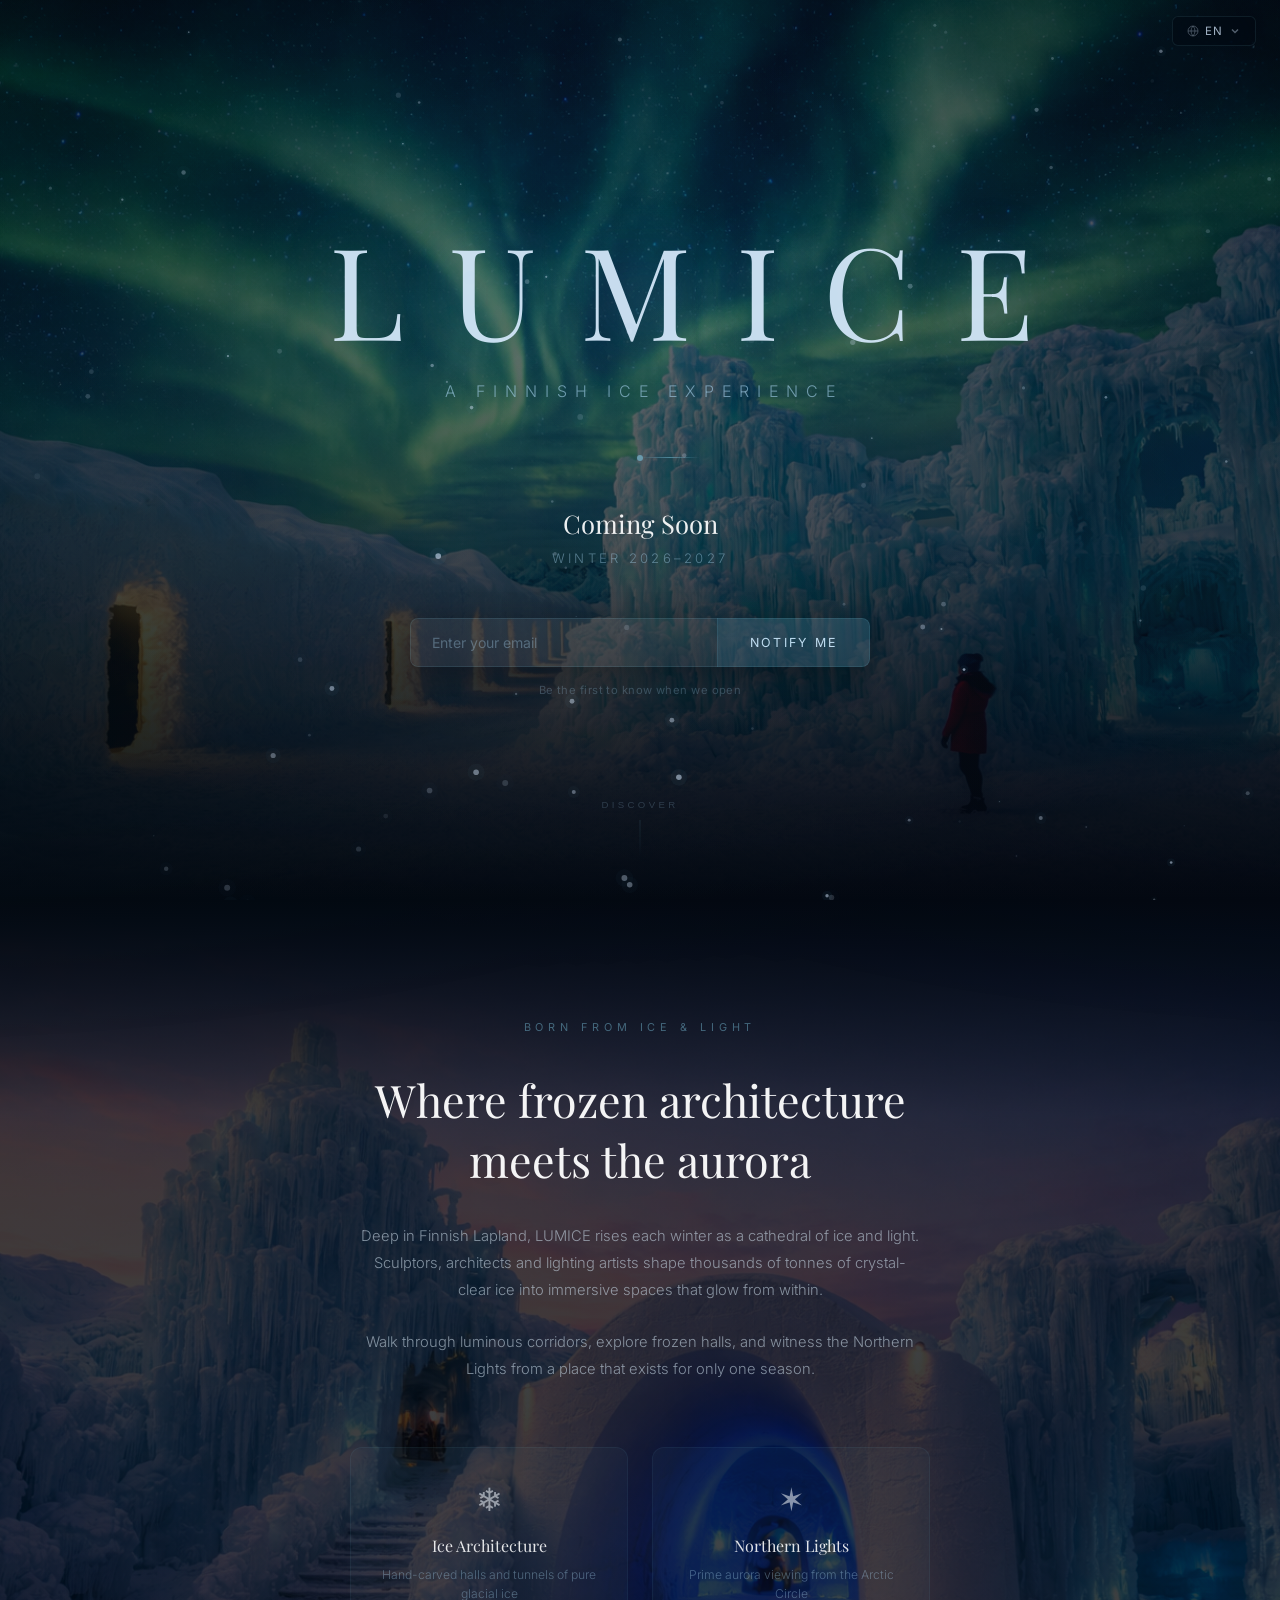
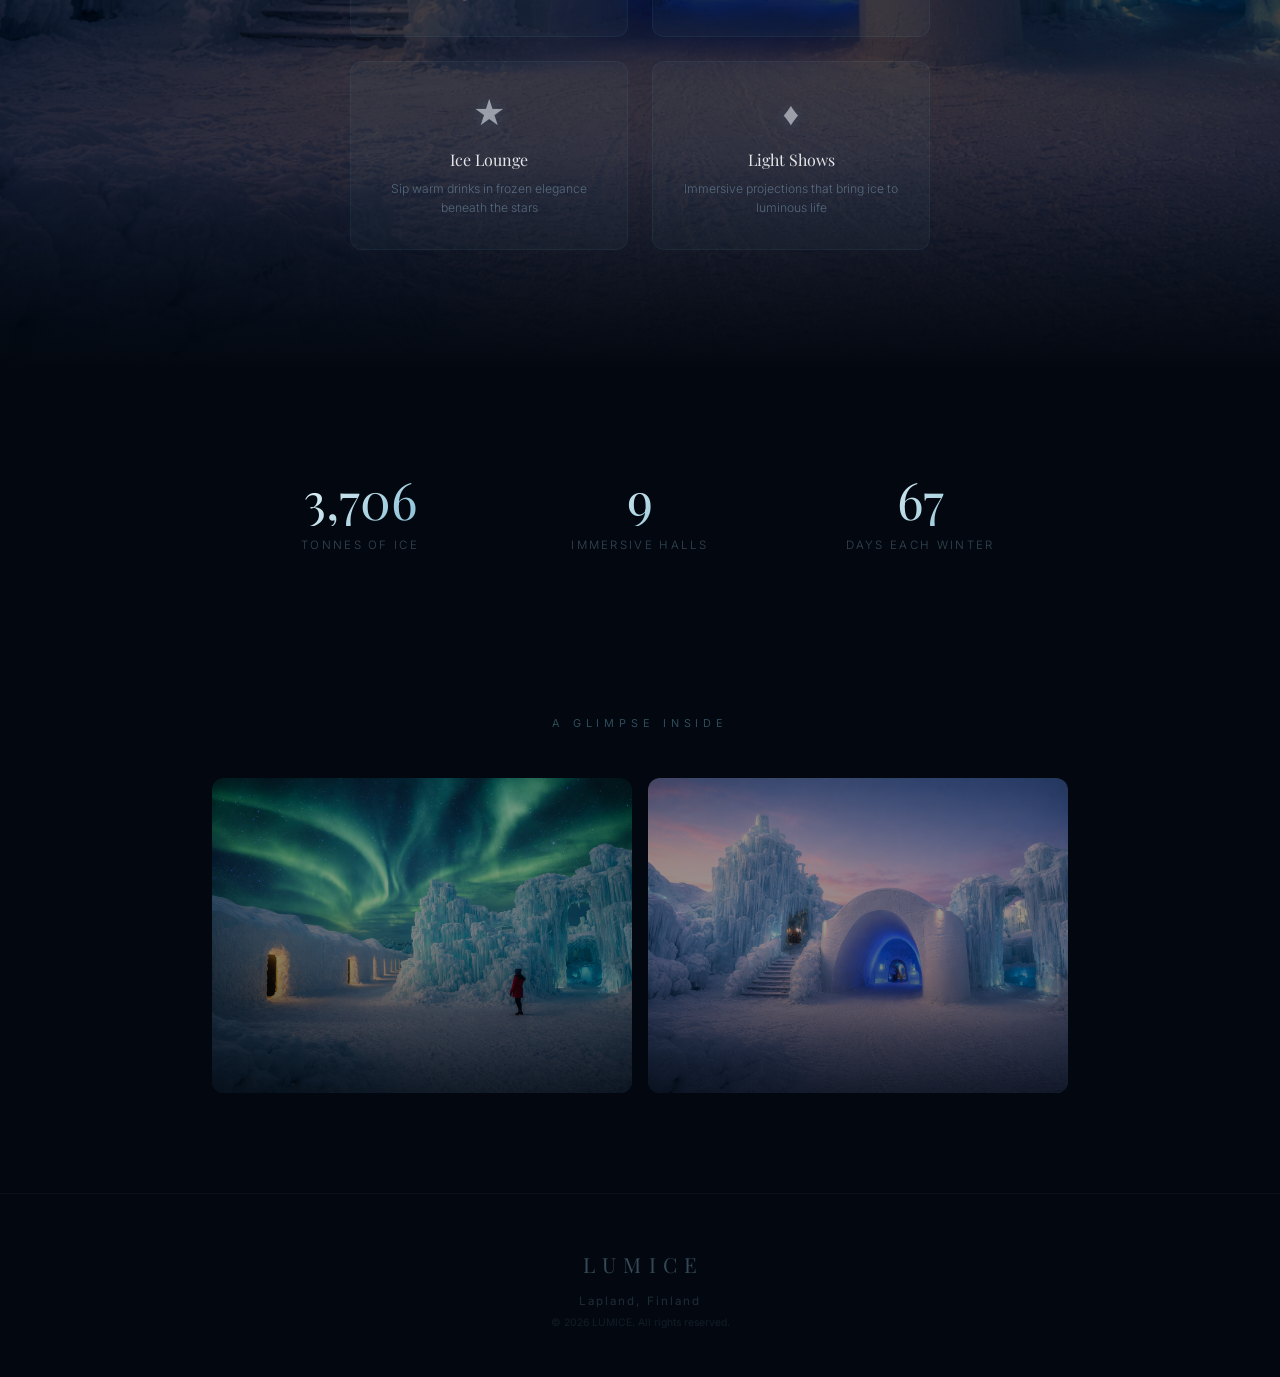
==== commit 98f8375c: "Swap hero/about images so ice structures lead Viewers see the less-common ice architecture (IMG_1055" ====
--- a/index.html
+++ b/index.html
@@ -792,7 +792,7 @@
   <!-- HERO -->
   <section class="hero" id="hero">
     <div class="hero-bg" id="heroBg">
-      <img src="IMG_1054.PNG" alt="LUMICE ice castle glowing at twilight">
+      <img src="IMG_1055.PNG" alt="Ice structures under the Northern Lights">
     </div>
     <div class="hero-content">
       <h1 class="logo">LUMICE</h1>
@@ -817,7 +817,7 @@
   <!-- ABOUT -->
   <section class="about">
     <div class="about-bg">
-      <img src="IMG_1055.PNG" alt="Ice structures under the Northern Lights">
+      <img src="IMG_1054.PNG" alt="LUMICE ice castle glowing at twilight">
     </div>
     <div class="about-content">
       <p class="about-label reveal">Born from Ice &amp; Light</p>
@@ -880,10 +880,10 @@
     <p class="section-label reveal">A Glimpse Inside</p>
     <div class="gallery-row">
       <div class="gallery-item reveal reveal-delay-1">
-        <img src="IMG_1054.PNG" alt="Ice architecture interior">
+        <img src="IMG_1055.PNG" alt="Northern lights over ice structures">
       </div>
       <div class="gallery-item reveal reveal-delay-2">
-        <img src="IMG_1055.PNG" alt="Northern lights over ice structures">
+        <img src="IMG_1054.PNG" alt="Ice architecture interior">
       </div>
     </div>
   </section>
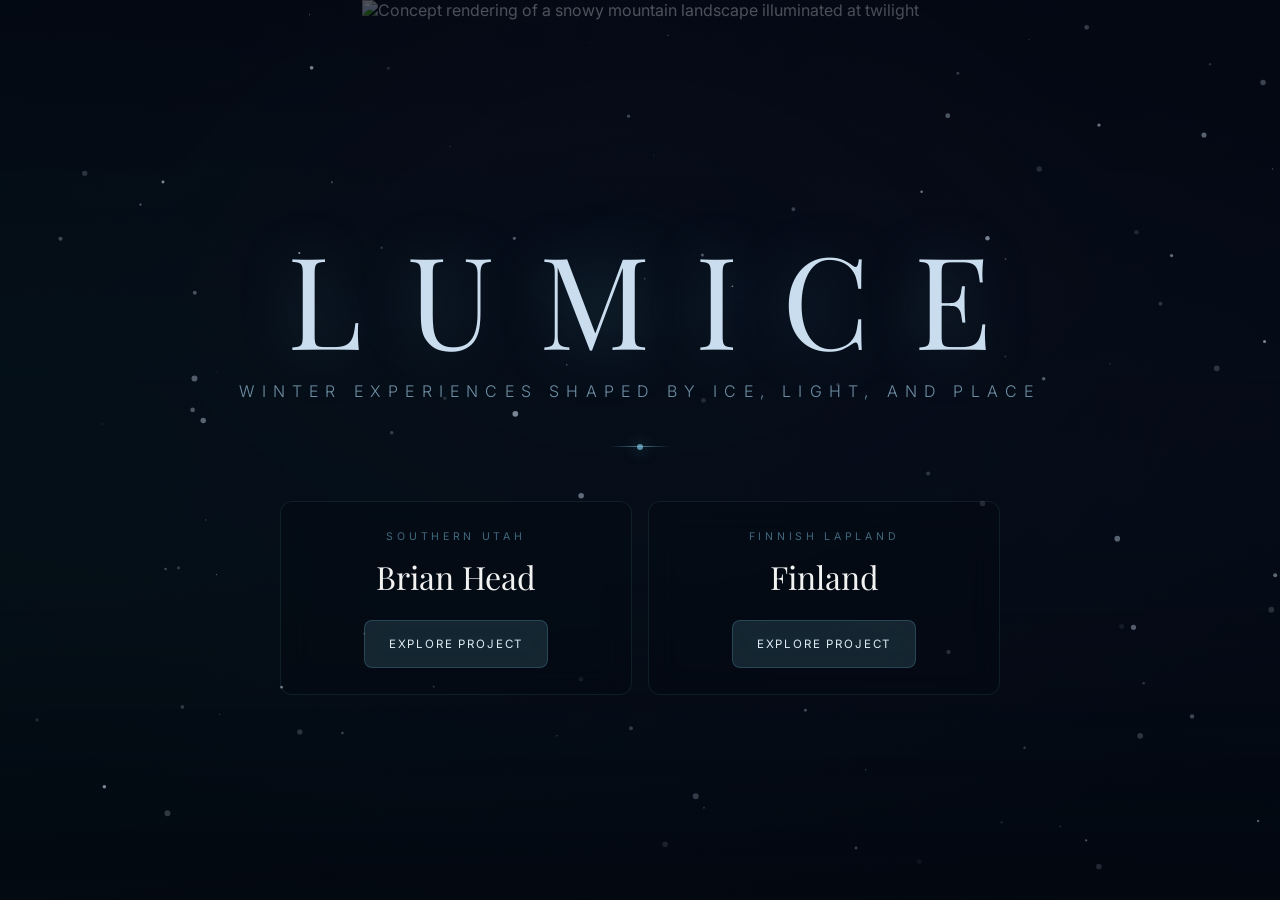
==== commit 67d683b6: "feat: add Lumice project gateway" ====
--- a/index.html
+++ b/index.html
@@ -3,1266 +3,43 @@
 <head>
   <meta charset="UTF-8">
   <meta name="viewport" content="width=device-width, initial-scale=1.0">
-  <title>LUMICE</title>
-  <meta name="description" content="LUMICE — A Finnish ice experience. Coming soon.">
+  <title>LUMICE — Winter Experiences</title>
+  <meta name="description" content="LUMICE creates seasonal winter experiences shaped by ice, light, and place.">
   <link rel="preconnect" href="https://fonts.googleapis.com">
   <link rel="preconnect" href="https://fonts.gstatic.com" crossorigin>
   <link href="https://fonts.googleapis.com/css2?family=Inter:wght@300;400;500&family=Playfair+Display:ital,wght@0,400;0,500;0,600;1,400&display=swap" rel="stylesheet">
-  <style>
-    *, *::before, *::after { margin: 0; padding: 0; box-sizing: border-box; }
-    html { scroll-behavior: smooth; }
-
-    body {
-      font-family: 'Inter', sans-serif;
-      background: #030810;
-      color: #e0e8f0;
-      overflow-x: hidden;
-    }
-
-    /* === SNOWFALL CANVAS === */
-    #snowCanvas {
-      position: fixed;
-      inset: 0;
-      z-index: 10;
-      pointer-events: none;
-    }
-
-    /* === AURORA OVERLAY === */
-    .aurora {
-      position: fixed;
-      top: -50%;
-      left: -50%;
-      width: 200%;
-      height: 200%;
-      z-index: 1;
-      pointer-events: none;
-      opacity: 0.12;
-      background:
-        radial-gradient(ellipse at 20% 50%, rgba(72, 209, 204, 0.4) 0%, transparent 50%),
-        radial-gradient(ellipse at 80% 50%, rgba(100, 149, 237, 0.3) 0%, transparent 50%),
-        radial-gradient(ellipse at 50% 30%, rgba(138, 43, 226, 0.2) 0%, transparent 50%);
-      animation: auroraShift 20s ease-in-out infinite alternate;
-    }
-
-    @keyframes auroraShift {
-      0%   { transform: translate(0, 0) rotate(0deg) scale(1); }
-      33%  { transform: translate(5%, -3%) rotate(2deg) scale(1.05); }
-      66%  { transform: translate(-3%, 5%) rotate(-1deg) scale(0.98); }
-      100% { transform: translate(2%, -2%) rotate(1deg) scale(1.02); }
-    }
-
-    /* === LANGUAGE DROPDOWN === */
-    .lang-dropdown {
-      position: fixed;
-      top: 16px;
-      right: 24px;
-      z-index: 200;
-    }
-
-    .lang-toggle {
-      display: flex;
-      align-items: center;
-      gap: 6px;
-      padding: 7px 14px;
-      background: rgba(3, 8, 16, 0.5);
-      backdrop-filter: blur(20px) saturate(1.4);
-      -webkit-backdrop-filter: blur(20px) saturate(1.4);
-      border: 1px solid rgba(126, 200, 227, 0.1);
-      border-radius: 6px;
-      color: rgba(200, 220, 240, 0.8);
-      font-family: 'Inter', sans-serif;
-      font-size: 0.72rem;
-      letter-spacing: 0.08em;
-      text-transform: uppercase;
-      cursor: pointer;
-      transition: all 0.3s;
-      user-select: none;
-    }
-
-    .lang-toggle:hover {
-      border-color: rgba(126, 200, 227, 0.25);
-      background: rgba(3, 8, 16, 0.7);
-    }
-
-    .lang-toggle svg {
-      width: 12px;
-      height: 12px;
-      opacity: 0.5;
-      transition: transform 0.3s;
-    }
-
-    .lang-dropdown.open .lang-toggle svg {
-      transform: rotate(180deg);
-    }
-
-    .lang-menu {
-      position: absolute;
-      top: calc(100% + 6px);
-      right: 0;
-      min-width: 140px;
-      background: rgba(8, 14, 28, 0.92);
-      backdrop-filter: blur(24px) saturate(1.4);
-      -webkit-backdrop-filter: blur(24px) saturate(1.4);
-      border: 1px solid rgba(126, 200, 227, 0.1);
-      border-radius: 8px;
-      padding: 6px;
-      opacity: 0;
-      visibility: hidden;
-      transform: translateY(-8px) scale(0.97);
-      transition: all 0.25s cubic-bezier(0.4, 0, 0.2, 1);
-      box-shadow: 0 12px 40px rgba(0, 0, 0, 0.5);
-    }
-
-    .lang-dropdown.open .lang-menu {
-      opacity: 1;
-      visibility: visible;
-      transform: translateY(0) scale(1);
-    }
-
-    .lang-menu button {
-      display: flex;
-      align-items: center;
-      gap: 10px;
-      width: 100%;
-      padding: 8px 12px;
-      background: none;
-      border: none;
-      border-radius: 5px;
-      color: rgba(168, 212, 240, 0.55);
-      font-family: 'Inter', sans-serif;
-      font-size: 0.74rem;
-      letter-spacing: 0.04em;
-      cursor: pointer;
-      transition: all 0.2s;
-      text-align: left;
-    }
-
-    .lang-menu button:hover {
-      background: rgba(126, 200, 227, 0.08);
-      color: rgba(200, 220, 240, 0.9);
-    }
-
-    .lang-menu button.active {
-      color: #fff;
-      background: rgba(126, 200, 227, 0.12);
-    }
-
-    .lang-menu button .lang-native {
-      margin-left: auto;
-      font-size: 0.65rem;
-      opacity: 0.4;
-    }
-
-    /* === HERO === */
-    .hero {
-      position: relative;
-      height: 100vh;
-      min-height: 700px;
-      display: flex;
-      flex-direction: column;
-      justify-content: center;
-      align-items: center;
-      text-align: center;
-      overflow: hidden;
-    }
-
-    .hero-bg {
-      position: absolute;
-      inset: 0;
-      z-index: 0;
-      will-change: transform;
-    }
-
-    .hero-bg img {
-      width: 100%;
-      height: 120%;
-      object-fit: cover;
-      object-position: center 40%;
-      filter: brightness(0.5) saturate(1.2) contrast(1.05);
-      transform: translateY(0);
-      transition: filter 1s;
-    }
-
-    .hero-bg::after {
-      content: '';
-      position: absolute;
-      inset: 0;
-      background:
-        radial-gradient(ellipse at center 30%, transparent 0%, rgba(3, 8, 16, 0.3) 50%),
-        linear-gradient(to bottom,
-          rgba(3, 8, 16, 0.2) 0%,
-          rgba(3, 8, 16, 0.05) 30%,
-          rgba(3, 8, 16, 0.15) 60%,
-          rgba(3, 8, 16, 0.7) 85%,
-          rgba(3, 8, 16, 1) 100%
-        );
-    }
-
-    .hero-content {
-      position: relative;
-      z-index: 5;
-      padding: 0 24px;
-      max-width: 760px;
-    }
-
-    /* Logo with shimmer */
-    .logo {
-      font-family: 'Playfair Display', serif;
-      font-size: clamp(3.5rem, 10vw, 8rem);
-      font-weight: 400;
-      letter-spacing: 0.35em;
-      margin-bottom: 8px;
-      padding-left: 0.35em;
-      color: rgba(210, 230, 248, 0.95);
-      text-shadow: 0 0 60px rgba(126, 200, 227, 0.25), 0 0 120px rgba(126, 200, 227, 0.1);
-    }
-
-    .tagline {
-      font-size: clamp(0.75rem, 2vw, 1rem);
-      letter-spacing: 0.5em;
-      text-transform: uppercase;
-      color: rgba(168, 212, 240, 0.6);
-      margin-bottom: 56px;
-      font-weight: 300;
-      text-indent: 0.5em;
-      animation: fadeInUp 1.2s 0.3s both;
-    }
-
-    .hero-divider {
-      width: 60px;
-      height: 1px;
-      margin: 0 auto 48px;
-      position: relative;
-      overflow: visible;
-    }
-
-    .hero-divider::before {
-      content: '';
-      position: absolute;
-      width: 100%;
-      height: 1px;
-      background: linear-gradient(90deg, transparent, rgba(126, 200, 227, 0.5), transparent);
-    }
-
-    .hero-divider::after {
-      content: '';
-      position: absolute;
-      width: 6px;
-      height: 6px;
-      border-radius: 50%;
-      background: rgba(126, 200, 227, 0.6);
-      top: -2.5px;
-      left: 50%;
-      transform: translateX(-50%);
-      box-shadow: 0 0 12px rgba(126, 200, 227, 0.4);
-      animation: dividerPulse 3s ease-in-out infinite;
-    }
-
-    @keyframes dividerPulse {
-      0%, 100% { opacity: 0.4; box-shadow: 0 0 8px rgba(126, 200, 227, 0.2); }
-      50% { opacity: 1; box-shadow: 0 0 20px rgba(126, 200, 227, 0.6); }
-    }
-
-    .coming-soon {
-      font-family: 'Playfair Display', serif;
-      font-size: clamp(1.1rem, 3vw, 1.6rem);
-      font-weight: 400;
-      color: rgba(255, 255, 255, 0.92);
-      margin-bottom: 10px;
-      animation: fadeInUp 1.2s 0.5s both;
-    }
-
-    .season {
-      font-size: 0.82rem;
-      color: rgba(168, 212, 240, 0.45);
-      letter-spacing: 0.25em;
-      text-transform: uppercase;
-      margin-bottom: 52px;
-      font-weight: 300;
-      animation: fadeInUp 1.2s 0.7s both;
-    }
-
-    @keyframes fadeInUp {
-      from { opacity: 0; transform: translateY(24px); }
-      to { opacity: 1; transform: translateY(0); }
-    }
-
-    /* === EMAIL SIGNUP (Glassmorphism) === */
-    .signup-wrapper {
-      animation: fadeInUp 1.2s 0.9s both;
-    }
-
-    .signup-form {
-      display: flex;
-      gap: 0;
-      max-width: 460px;
-      width: 100%;
-      margin: 0 auto;
-      border-radius: 8px;
-      overflow: hidden;
-      box-shadow: 0 8px 32px rgba(0, 0, 0, 0.3), inset 0 0 0 1px rgba(126, 200, 227, 0.12);
-    }
-
-    .signup-form input[type="email"] {
-      flex: 1;
-      padding: 16px 22px;
-      background: rgba(255, 255, 255, 0.06);
-      border: none;
-      color: #e0e8f0;
-      font-family: 'Inter', sans-serif;
-      font-size: 0.88rem;
-      outline: none;
-      transition: background 0.3s;
-      backdrop-filter: blur(16px);
-      -webkit-backdrop-filter: blur(16px);
-    }
-
-    .signup-form input[type="email"]::placeholder {
-      color: rgba(168, 212, 240, 0.35);
-    }
-
-    .signup-form input[type="email"]:focus {
-      background: rgba(255, 255, 255, 0.1);
-    }
-
-    .signup-form button {
-      padding: 16px 32px;
-      background: rgba(126, 200, 227, 0.18);
-      border: none;
-      border-left: 1px solid rgba(126, 200, 227, 0.1);
-      color: rgba(200, 230, 250, 0.95);
-      font-family: 'Inter', sans-serif;
-      font-size: 0.78rem;
-      letter-spacing: 0.18em;
-      text-transform: uppercase;
-      cursor: pointer;
-      transition: all 0.35s cubic-bezier(0.4, 0, 0.2, 1);
-      backdrop-filter: blur(16px);
-      -webkit-backdrop-filter: blur(16px);
-      position: relative;
-      overflow: hidden;
-    }
-
-    .signup-form button::before {
-      content: '';
-      position: absolute;
-      inset: 0;
-      background: linear-gradient(135deg, rgba(126, 200, 227, 0.2), transparent);
-      opacity: 0;
-      transition: opacity 0.3s;
-    }
-
-    .signup-form button:hover {
-      background: rgba(126, 200, 227, 0.3);
-      color: #fff;
-      box-shadow: 0 0 24px rgba(126, 200, 227, 0.15);
-    }
-
-    .signup-form button:hover::before {
-      opacity: 1;
-    }
-
-    .signup-note {
-      font-size: 0.7rem;
-      color: rgba(168, 212, 240, 0.25);
-      margin-top: 16px;
-      letter-spacing: 0.04em;
-    }
-
-    /* === SCROLL CUE === */
-    .scroll-cue {
-      position: absolute;
-      bottom: 40px;
-      left: 50%;
-      transform: translateX(-50%);
-      z-index: 5;
-      display: flex;
-      flex-direction: column;
-      align-items: center;
-      gap: 10px;
-      opacity: 0.35;
-      transition: opacity 0.4s;
-      cursor: pointer;
-      background: none;
-      border: none;
-      color: rgba(168, 212, 240, 0.6);
-    }
-
-    .scroll-cue:hover { opacity: 0.8; }
-
-    .scroll-cue span {
-      font-size: 0.6rem;
-      letter-spacing: 0.35em;
-      text-transform: uppercase;
-    }
-
-    .scroll-cue .cue-line {
-      width: 1px;
-      height: 40px;
-      background: linear-gradient(to bottom, rgba(126, 200, 227, 0.4), transparent);
-      position: relative;
-      overflow: hidden;
-    }
-
-    .scroll-cue .cue-line::after {
-      content: '';
-      position: absolute;
-      top: -100%;
-      left: 0;
-      width: 100%;
-      height: 50%;
-      background: rgba(126, 200, 227, 0.8);
-      animation: scrollDrop 2.5s ease-in-out infinite;
-    }
-
-    @keyframes scrollDrop {
-      0%   { top: -50%; opacity: 0; }
-      30%  { opacity: 1; }
-      100% { top: 110%; opacity: 0; }
-    }
-
-    /* === ABOUT SECTION === */
-    .about {
-      position: relative;
-      min-height: 100vh;
-      display: flex;
-      align-items: center;
-      overflow: hidden;
-    }
-
-    .about-bg {
-      position: absolute;
-      inset: 0;
-      z-index: 0;
-    }
-
-    .about-bg img {
-      width: 100%;
-      height: 100%;
-      object-fit: cover;
-      object-position: center;
-      filter: brightness(0.35) saturate(1.3) contrast(1.05);
-    }
-
-    .about-bg::before {
-      content: '';
-      position: absolute;
-      inset: 0;
-      background: linear-gradient(
-        to bottom,
-        rgba(3, 8, 16, 1) 0%,
-        rgba(3, 8, 16, 0.3) 20%,
-        rgba(3, 8, 16, 0.3) 80%,
-        rgba(3, 8, 16, 1) 100%
-      );
-      z-index: 1;
-    }
-
-    .about-content {
-      position: relative;
-      z-index: 2;
-      max-width: 680px;
-      margin: 0 auto;
-      padding: 120px 24px;
-      text-align: center;
-    }
-
-    .about-label {
-      font-size: 0.68rem;
-      letter-spacing: 0.45em;
-      text-transform: uppercase;
-      color: rgba(126, 200, 227, 0.45);
-      margin-bottom: 36px;
-    }
-
-    .about-heading {
-      font-family: 'Playfair Display', serif;
-      font-size: clamp(1.8rem, 4.5vw, 2.8rem);
-      font-weight: 400;
-      line-height: 1.35;
-      margin-bottom: 32px;
-      color: rgba(255, 255, 255, 0.95);
-      text-shadow: 0 0 60px rgba(126, 200, 227, 0.08);
-    }
-
-    .about-text {
-      font-size: 0.92rem;
-      line-height: 1.85;
-      color: rgba(200, 216, 230, 0.6);
-      font-weight: 300;
-      margin-bottom: 24px;
-      max-width: 560px;
-      margin-left: auto;
-      margin-right: auto;
-    }
-
-    /* === FEATURES GRID === */
-    .features {
-      display: grid;
-      grid-template-columns: repeat(2, 1fr);
-      gap: 24px;
-      margin-top: 64px;
-      max-width: 580px;
-      margin-left: auto;
-      margin-right: auto;
-    }
-
-    .feature {
-      text-align: center;
-      padding: 32px 20px;
-      border-radius: 12px;
-      background: rgba(126, 200, 227, 0.04);
-      border: 1px solid rgba(126, 200, 227, 0.06);
-      transition: all 0.5s cubic-bezier(0.4, 0, 0.2, 1);
-      position: relative;
-      overflow: hidden;
-    }
-
-    .feature::before {
-      content: '';
-      position: absolute;
-      inset: 0;
-      background: radial-gradient(circle at 50% 0%, rgba(126, 200, 227, 0.08), transparent 70%);
-      opacity: 0;
-      transition: opacity 0.5s;
-    }
-
-    .feature:hover {
-      border-color: rgba(126, 200, 227, 0.15);
-      transform: translateY(-4px);
-      box-shadow: 0 16px 48px rgba(0, 0, 0, 0.3), 0 0 24px rgba(126, 200, 227, 0.05);
-    }
-
-    .feature:hover::before { opacity: 1; }
-
-    .feature-icon {
-      font-size: 2rem;
-      margin-bottom: 16px;
-      display: block;
-      opacity: 0.6;
-      transition: opacity 0.4s, transform 0.4s;
-      filter: drop-shadow(0 0 8px rgba(126, 200, 227, 0.3));
-    }
-
-    .feature:hover .feature-icon {
-      opacity: 0.9;
-      transform: scale(1.15);
-    }
-
-    .feature-title {
-      font-family: 'Playfair Display', serif;
-      font-size: 1rem;
-      color: rgba(255, 255, 255, 0.88);
-      margin-bottom: 10px;
-    }
-
-    .feature-desc {
-      font-size: 0.76rem;
-      color: rgba(168, 212, 240, 0.38);
-      line-height: 1.55;
-      font-weight: 300;
-    }
-
-    /* === STATS SECTION === */
-    .stats {
-      position: relative;
-      z-index: 2;
-      padding: 80px 24px;
-      background: #030810;
-    }
-
-    .stats-inner {
-      max-width: 800px;
-      margin: 0 auto;
-      display: grid;
-      grid-template-columns: repeat(3, 1fr);
-      gap: 40px;
-      text-align: center;
-    }
-
-    .stat {
-      padding: 24px;
-    }
-
-    .stat-num {
-      font-family: 'Playfair Display', serif;
-      font-size: clamp(2rem, 5vw, 3.2rem);
-      font-weight: 400;
-      background: linear-gradient(135deg, #fff, rgba(126, 200, 227, 0.9));
-      -webkit-background-clip: text;
-      -webkit-text-fill-color: transparent;
-      background-clip: text;
-      line-height: 1;
-      margin-bottom: 12px;
-    }
-
-    .stat-label {
-      font-size: 0.72rem;
-      letter-spacing: 0.2em;
-      text-transform: uppercase;
-      color: rgba(168, 212, 240, 0.3);
-      font-weight: 300;
-    }
-
-    /* === GALLERY TEASER === */
-    .gallery-teaser {
-      position: relative;
-      z-index: 2;
-      padding: 60px 24px 100px;
-      background: #030810;
-      text-align: center;
-    }
-
-    .gallery-teaser .section-label {
-      font-size: 0.68rem;
-      letter-spacing: 0.45em;
-      text-transform: uppercase;
-      color: rgba(126, 200, 227, 0.35);
-      margin-bottom: 48px;
-    }
-
-    .gallery-row {
-      display: flex;
-      gap: 16px;
-      justify-content: center;
-      max-width: 900px;
-      margin: 0 auto;
-    }
-
-    .gallery-item {
-      flex: 1;
-      max-width: 420px;
-      border-radius: 12px;
-      overflow: hidden;
-      position: relative;
-      aspect-ratio: 4/3;
-      cursor: pointer;
-    }
-
-    .gallery-item img {
-      width: 100%;
-      height: 100%;
-      object-fit: cover;
-      filter: brightness(0.6) saturate(1.1);
-      transition: all 0.7s cubic-bezier(0.4, 0, 0.2, 1);
-    }
-
-    .gallery-item::after {
-      content: '';
-      position: absolute;
-      inset: 0;
-      background: linear-gradient(to top, rgba(3, 8, 16, 0.7) 0%, transparent 50%);
-      transition: opacity 0.5s;
-    }
-
-    .gallery-item:hover img {
-      filter: brightness(0.75) saturate(1.3);
-      transform: scale(1.05);
-    }
-
-    .gallery-item:hover::after { opacity: 0.5; }
-
-    /* === FOOTER === */
-    .footer {
-      position: relative;
-      z-index: 2;
-      padding: 56px 24px 48px;
-      text-align: center;
-      background: #030810;
-      border-top: 1px solid rgba(126, 200, 227, 0.04);
-    }
-
-    .footer-logo {
-      font-family: 'Playfair Display', serif;
-      font-size: 1.3rem;
-      letter-spacing: 0.35em;
-      text-indent: 0.35em;
-      margin-bottom: 16px;
-      background: linear-gradient(135deg, rgba(168, 212, 240, 0.4), rgba(126, 200, 227, 0.25));
-      -webkit-background-clip: text;
-      -webkit-text-fill-color: transparent;
-      background-clip: text;
-    }
-
-    .footer-location {
-      font-size: 0.72rem;
-      color: rgba(168, 212, 240, 0.18);
-      letter-spacing: 0.18em;
-      margin-bottom: 8px;
-    }
-
-    .footer-copy {
-      font-size: 0.65rem;
-      color: rgba(168, 212, 240, 0.1);
-    }
-
-    /* === TOAST === */
-    .toast {
-      position: fixed;
-      bottom: 36px;
-      left: 50%;
-      transform: translateX(-50%) translateY(20px);
-      background: rgba(126, 200, 227, 0.12);
-      border: 1px solid rgba(126, 200, 227, 0.25);
-      backdrop-filter: blur(20px);
-      -webkit-backdrop-filter: blur(20px);
-      padding: 16px 32px;
-      border-radius: 8px;
-      font-size: 0.85rem;
-      color: rgba(255, 255, 255, 0.92);
-      opacity: 0;
-      transition: opacity 0.5s, transform 0.5s cubic-bezier(0.4, 0, 0.2, 1);
-      z-index: 300;
-      pointer-events: none;
-      box-shadow: 0 12px 40px rgba(0, 0, 0, 0.4);
-    }
-
-    .toast.visible {
-      opacity: 1;
-      transform: translateX(-50%) translateY(0);
-    }
-
-    /* === SCROLL REVEAL === */
-    .reveal {
-      opacity: 0;
-      transform: translateY(40px);
-      transition: opacity 0.8s cubic-bezier(0.4, 0, 0.2, 1), transform 0.8s cubic-bezier(0.4, 0, 0.2, 1);
-    }
-
-    .reveal.visible {
-      opacity: 1;
-      transform: translateY(0);
-    }
-
-    .reveal-delay-1 { transition-delay: 0.1s; }
-    .reveal-delay-2 { transition-delay: 0.2s; }
-    .reveal-delay-3 { transition-delay: 0.3s; }
-    .reveal-delay-4 { transition-delay: 0.4s; }
-
-    /* === RESPONSIVE === */
-    @media (max-width: 600px) {
-      .signup-form {
-        flex-direction: column;
-      }
-
-      .signup-form input[type="email"] {
-        border-radius: 8px 8px 0 0;
-      }
-
-      .signup-form button {
-        border-left: none;
-        border-top: 1px solid rgba(126, 200, 227, 0.1);
-        border-radius: 0 0 8px 8px;
-      }
-
-      .features { grid-template-columns: 1fr; gap: 16px; }
-      .stats-inner { grid-template-columns: 1fr; gap: 16px; }
-      .gallery-row { flex-direction: column; align-items: center; }
-      .gallery-item { max-width: 100%; }
-    }
-  </style>
+  <link rel="stylesheet" href="assets/site.css">
 </head>
 <body>
+  <div class="aurora" aria-hidden="true"></div>
+  <canvas id="snowCanvas" aria-hidden="true"></canvas>
 
-  <!-- AURORA OVERLAY -->
-  <div class="aurora"></div>
+  <main>
+    <section class="hero gateway" aria-labelledby="site-title">
+      <div class="hero__background-wrap" data-parallax>
+        <img class="hero__background" src="assets/brian-head-concept.webp" alt="Concept rendering of a snowy mountain landscape illuminated at twilight">
+      </div>
+      <div class="hero__content">
+        <h1 class="logo" id="site-title">LUMICE</h1>
+        <p class="tagline">Winter experiences shaped by ice, light, and place</p>
+        <div class="hero-divider" aria-hidden="true"></div>
 
-  <!-- SNOWFALL -->
-  <canvas id="snowCanvas"></canvas>
-
-  <!-- LANGUAGE DROPDOWN -->
-  <div class="lang-dropdown" id="langDropdown">
-    <button class="lang-toggle" id="langToggle" aria-haspopup="true" aria-expanded="false">
-      <svg viewBox="0 0 24 24" fill="none" stroke="currentColor" stroke-width="1.5"><circle cx="12" cy="12" r="10"/><path d="M2 12h20M12 2a15.3 15.3 0 0 1 4 10 15.3 15.3 0 0 1-4 10 15.3 15.3 0 0 1-4-10A15.3 15.3 0 0 1 12 2z"/></svg>
-      <span id="langCurrent">EN</span>
-      <svg viewBox="0 0 12 12" fill="none" stroke="currentColor" stroke-width="1.5"><path d="M3 4.5l3 3 3-3"/></svg>
-    </button>
-    <div class="lang-menu" role="menu">
-      <button data-lang="en" class="active" role="menuitem">English <span class="lang-native">EN</span></button>
-      <button data-lang="fi" role="menuitem">Suomi <span class="lang-native">FI</span></button>
-      <button data-lang="sv" role="menuitem">Svenska <span class="lang-native">SV</span></button>
-      <button data-lang="de" role="menuitem">Deutsch <span class="lang-native">DE</span></button>
-      <button data-lang="fr" role="menuitem">Français <span class="lang-native">FR</span></button>
-      <button data-lang="ja" role="menuitem">日本語 <span class="lang-native">JA</span></button>
-      <button data-lang="zh" role="menuitem">中文 <span class="lang-native">ZH</span></button>
-      <button data-lang="ru" role="menuitem">Русский <span class="lang-native">RU</span></button>
-    </div>
-  </div>
-
-  <!-- HERO -->
-  <section class="hero" id="hero">
-    <div class="hero-bg" id="heroBg">
-      <img src="IMG_1055.PNG" alt="Ice structures under the Northern Lights">
-    </div>
-    <div class="hero-content">
-      <h1 class="logo">LUMICE</h1>
-      <p class="tagline">A Finnish Ice Experience</p>
-      <div class="hero-divider"></div>
-      <p class="coming-soon">Coming Soon</p>
-      <p class="season">Winter 2026&ndash;2027</p>
-      <div class="signup-wrapper">
-        <form class="signup-form" id="signupForm">
-          <input type="email" placeholder="Enter your email" required aria-label="Email address">
-          <button type="submit">Notify Me</button>
-        </form>
-        <p class="signup-note">Be the first to know when we open</p>
-      </div>
-    </div>
-    <button class="scroll-cue" onclick="document.querySelector('.about').scrollIntoView({behavior:'smooth'})" aria-label="Scroll down">
-      <span>Discover</span>
-      <div class="cue-line"></div>
-    </button>
-  </section>
-
-  <!-- ABOUT -->
-  <section class="about">
-    <div class="about-bg">
-      <img src="IMG_1054.PNG" alt="LUMICE ice castle glowing at twilight">
-    </div>
-    <div class="about-content">
-      <p class="about-label reveal">Born from Ice &amp; Light</p>
-      <h2 class="about-heading reveal reveal-delay-1">Where frozen architecture meets the aurora</h2>
-      <p class="about-text reveal reveal-delay-2">
-        Deep in Finnish Lapland, LUMICE rises each winter as a cathedral of ice and light.
-        Sculptors, architects and lighting artists shape thousands of tonnes of crystal-clear
-        ice into immersive spaces that glow from within.
-      </p>
-      <p class="about-text reveal reveal-delay-3">
-        Walk through luminous corridors, explore frozen halls, and witness the Northern Lights
-        from a place that exists for only one season.
-      </p>
-
-      <div class="features">
-        <div class="feature reveal reveal-delay-1">
-          <span class="feature-icon" aria-hidden="true">&#10052;</span>
-          <p class="feature-title">Ice Architecture</p>
-          <p class="feature-desc">Hand-carved halls and tunnels of pure glacial ice</p>
-        </div>
-        <div class="feature reveal reveal-delay-2">
-          <span class="feature-icon" aria-hidden="true">&#10038;</span>
-          <p class="feature-title">Northern Lights</p>
-          <p class="feature-desc">Prime aurora viewing from the Arctic Circle</p>
-        </div>
-        <div class="feature reveal reveal-delay-3">
-          <span class="feature-icon" aria-hidden="true">&#9733;</span>
-          <p class="feature-title">Ice Lounge</p>
-          <p class="feature-desc">Sip warm drinks in frozen elegance beneath the stars</p>
-        </div>
-        <div class="feature reveal reveal-delay-4">
-          <span class="feature-icon" aria-hidden="true">&#9830;</span>
-          <p class="feature-title">Light Shows</p>
-          <p class="feature-desc">Immersive projections that bring ice to luminous life</p>
+        <div class="gateway__projects" aria-label="Lumice projects">
+          <article class="gateway__project">
+            <p class="gateway__location">Southern Utah</p>
+            <h2>Brian Head</h2>
+            <a class="project-link" href="brian-head/">Explore Project</a>
+          </article>
+          <article class="gateway__project">
+            <p class="gateway__location">Finnish Lapland</p>
+            <h2>Finland</h2>
+            <a class="project-link" href="fn/">Explore Project</a>
+          </article>
         </div>
       </div>
-    </div>
-  </section>
+    </section>
+  </main>
 
-  <!-- STATS -->
-  <section class="stats">
-    <div class="stats-inner">
-      <div class="stat reveal">
-        <p class="stat-num" data-target="5000">0</p>
-        <p class="stat-label">Tonnes of Ice</p>
-      </div>
-      <div class="stat reveal reveal-delay-1">
-        <p class="stat-num" data-target="12">0</p>
-        <p class="stat-label">Immersive Halls</p>
-      </div>
-      <div class="stat reveal reveal-delay-2">
-        <p class="stat-num" data-target="90">0</p>
-        <p class="stat-label">Days Each Winter</p>
-      </div>
-    </div>
-  </section>
-
-  <!-- GALLERY TEASER -->
-  <section class="gallery-teaser">
-    <p class="section-label reveal">A Glimpse Inside</p>
-    <div class="gallery-row">
-      <div class="gallery-item reveal reveal-delay-1">
-        <img src="IMG_1055.PNG" alt="Northern lights over ice structures">
-      </div>
-      <div class="gallery-item reveal reveal-delay-2">
-        <img src="IMG_1054.PNG" alt="Ice architecture interior">
-      </div>
-    </div>
-  </section>
-
-  <!-- FOOTER -->
-  <footer class="footer">
-    <p class="footer-logo">LUMICE</p>
-    <p class="footer-location">Lapland, Finland</p>
-    <p class="footer-copy">&copy; 2026 LUMICE. All rights reserved.</p>
-  </footer>
-
-  <!-- TOAST -->
-  <div class="toast" id="toast">Thank you! We'll be in touch.</div>
-
-  <script>
-    /* === SNOWFALL PARTICLE SYSTEM WITH CURSOR INTERACTION === */
-    (function() {
-      const canvas = document.getElementById('snowCanvas');
-      const ctx = canvas.getContext('2d');
-      let particles = [];
-      const COUNT = 100;
-      const CURSOR_RADIUS = 120;
-      const CURSOR_FORCE = 1.8;
-      let mouse = { x: -1000, y: -1000, active: false };
-
-      function resize() {
-        canvas.width = window.innerWidth;
-        canvas.height = window.innerHeight;
-      }
-      resize();
-      window.addEventListener('resize', resize);
-
-      // Track cursor
-      document.addEventListener('mousemove', e => {
-        mouse.x = e.clientX;
-        mouse.y = e.clientY;
-        mouse.active = true;
-      });
-      document.addEventListener('mouseleave', () => { mouse.active = false; });
-
-      for (let i = 0; i < COUNT; i++) {
-        particles.push({
-          x: Math.random() * canvas.width,
-          y: Math.random() * canvas.height,
-          r: Math.random() * 2.5 + 0.5,
-          baseVx: (Math.random() - 0.5) * 0.3,
-          baseVy: Math.random() * 0.6 + 0.2,
-          vx: 0, vy: 0,
-          opacity: Math.random() * 0.5 + 0.15,
-          flicker: Math.random() * Math.PI * 2,
-          turbulence: Math.random() * 0.3
-        });
-      }
-
-      function draw() {
-        ctx.clearRect(0, 0, canvas.width, canvas.height);
-
-        // Draw cursor glow when active
-        if (mouse.active) {
-          const grd = ctx.createRadialGradient(mouse.x, mouse.y, 0, mouse.x, mouse.y, CURSOR_RADIUS);
-          grd.addColorStop(0, 'rgba(126, 200, 227, 0.04)');
-          grd.addColorStop(1, 'rgba(126, 200, 227, 0)');
-          ctx.fillStyle = grd;
-          ctx.fillRect(mouse.x - CURSOR_RADIUS, mouse.y - CURSOR_RADIUS, CURSOR_RADIUS * 2, CURSOR_RADIUS * 2);
-        }
-
-        particles.forEach(p => {
-          p.flicker += 0.012 + p.turbulence * 0.005;
-          const o = p.opacity * (0.65 + 0.35 * Math.sin(p.flicker));
-
-          // Cursor repulsion
-          if (mouse.active) {
-            const dx = p.x - mouse.x;
-            const dy = p.y - mouse.y;
-            const dist = Math.sqrt(dx * dx + dy * dy);
-            if (dist < CURSOR_RADIUS && dist > 0) {
-              const force = (1 - dist / CURSOR_RADIUS) * CURSOR_FORCE;
-              const angle = Math.atan2(dy, dx);
-              p.vx += Math.cos(angle) * force;
-              p.vy += Math.sin(angle) * force;
-              // Boost opacity near cursor
-              const boost = (1 - dist / CURSOR_RADIUS) * 0.3;
-              ctx.beginPath();
-              ctx.arc(p.x, p.y, p.r * 4, 0, Math.PI * 2);
-              ctx.fillStyle = `rgba(126, 200, 227, ${boost * 0.15})`;
-              ctx.fill();
-            }
-          }
-
-          // Apply velocity with damping
-          p.vx = p.vx * 0.96 + p.baseVx * 0.04;
-          p.vy = p.vy * 0.96 + p.baseVy * 0.04;
-
-          // Wind sway
-          p.vx += Math.sin(p.flicker * 0.5) * 0.02;
-
-          // Draw snowflake
-          ctx.beginPath();
-          ctx.arc(p.x, p.y, p.r, 0, Math.PI * 2);
-          ctx.fillStyle = `rgba(210, 225, 245, ${o})`;
-          ctx.fill();
-
-          // Glow
-          ctx.beginPath();
-          ctx.arc(p.x, p.y, p.r * 3, 0, Math.PI * 2);
-          ctx.fillStyle = `rgba(126, 200, 227, ${o * 0.08})`;
-          ctx.fill();
-
-          p.x += p.vx;
-          p.y += p.vy;
-
-          if (p.y > canvas.height + 10) { p.y = -10; p.x = Math.random() * canvas.width; }
-          if (p.x > canvas.width + 10) p.x = -10;
-          if (p.x < -10) p.x = canvas.width + 10;
-        });
-        requestAnimationFrame(draw);
-      }
-      draw();
-    })();
-
-    /* === PARALLAX === */
-    const heroBg = document.getElementById('heroBg');
-    window.addEventListener('scroll', () => {
-      const y = window.scrollY;
-      if (y < window.innerHeight * 1.2) {
-        heroBg.style.transform = `translateY(${y * 0.35}px)`;
-      }
-    }, { passive: true });
-
-    /* === SCROLL REVEAL === */
-    const revealObserver = new IntersectionObserver((entries) => {
-      entries.forEach(entry => {
-        if (entry.isIntersecting) {
-          entry.target.classList.add('visible');
-        }
-      });
-    }, { threshold: 0.15, rootMargin: '0px 0px -40px 0px' });
-
-    document.querySelectorAll('.reveal').forEach(el => revealObserver.observe(el));
-
-    /* === COUNTER ANIMATION === */
-    const counterObserver = new IntersectionObserver((entries) => {
-      entries.forEach(entry => {
-        if (entry.isIntersecting) {
-          const el = entry.target;
-          const target = parseInt(el.dataset.target);
-          const duration = 2000;
-          const start = performance.now();
-
-          function tick(now) {
-            const progress = Math.min((now - start) / duration, 1);
-            const eased = 1 - Math.pow(1 - progress, 3);
-            el.textContent = Math.round(target * eased).toLocaleString();
-            if (progress < 1) requestAnimationFrame(tick);
-          }
-          requestAnimationFrame(tick);
-          counterObserver.unobserve(el);
-        }
-      });
-    }, { threshold: 0.5 });
-
-    document.querySelectorAll('.stat-num').forEach(el => counterObserver.observe(el));
-
-    /* === TRANSLATIONS === */
-    const translations = {
-      en: {
-        tagline: 'A Finnish Ice Experience',
-        coming: 'Coming Soon',
-        season: 'Winter 2026–2027',
-        placeholder: 'Enter your email',
-        notify: 'Notify Me',
-        signupNote: 'Be the first to know when we open',
-        discover: 'Discover',
-        label: 'Born from Ice & Light',
-        heading: 'Where frozen architecture meets the aurora',
-        text1: 'Deep in Finnish Lapland, LUMICE rises each winter as a cathedral of ice and light. Sculptors, architects and lighting artists shape thousands of tonnes of crystal-clear ice into immersive spaces that glow from within.',
-        text2: 'Walk through luminous corridors, explore frozen halls, and witness the Northern Lights from a place that exists for only one season.',
-        feat1Title: 'Ice Architecture', feat1Desc: 'Hand-carved halls and tunnels of pure glacial ice',
-        feat2Title: 'Northern Lights', feat2Desc: 'Prime aurora viewing from the Arctic Circle',
-        feat3Title: 'Ice Lounge', feat3Desc: 'Sip warm drinks in frozen elegance beneath the stars',
-        feat4Title: 'Light Shows', feat4Desc: 'Immersive projections that bring ice to luminous life',
-        stat1: 'Tonnes of Ice', stat2: 'Immersive Halls', stat3: 'Days Each Winter',
-        gallery: 'A Glimpse Inside',
-        location: 'Lapland, Finland',
-        toast: "Thank you! We'll be in touch."
-      },
-      fi: {
-        tagline: 'Suomalainen jääelämys', coming: 'Tulossa pian', season: 'Talvi 2026–2027',
-        placeholder: 'Sähköpostiosoitteesi', notify: 'Ilmoita minulle',
-        signupNote: 'Ole ensimmäinen, joka saa tiedon avajaistamme', discover: 'Tutustu',
-        label: 'Syntynyt jäästä ja valosta', heading: 'Missä jäinen arkkitehtuuri kohtaa revontulet',
-        text1: 'Syvällä Suomen Lapissa LUMICE nousee joka talvi jään ja valon katedraaliksi. Kuvanveistäjät, arkkitehdit ja valotaiteilijat muovaavat tuhansia tonneja kirkasta jäätä elämyksellisiksi tiloiksi, jotka hehkuvat sisältäpäin.',
-        text2: 'Kulje valaistujen käytävien läpi, tutki jäisiä saleja ja koe revontulet paikasta, joka on olemassa vain yhden kauden.',
-        feat1Title: 'Jääarkkitehtuuri', feat1Desc: 'Käsin veistetyt salit ja tunnelit puhtaasta jäästä',
-        feat2Title: 'Revontulet', feat2Desc: 'Ainutlaatuinen revontulien katselupaikka napapiirillä',
-        feat3Title: 'Jäälounge', feat3Desc: 'Nauti lämpimistä juomista jäisen eleganssin keskellä',
-        feat4Title: 'Valoshow', feat4Desc: 'Immersiiviset projektiot herättävät jään eloon',
-        stat1: 'Tonnia jäätä', stat2: 'Elämyssalia', stat3: 'Päivää talvessa',
-        gallery: 'Vilkaisu sisälle', location: 'Lappi, Suomi', toast: 'Kiitos! Otamme sinuun yhteyttä.'
-      },
-      sv: {
-        tagline: 'En finsk isupplevelse', coming: 'Kommer snart', season: 'Vinter 2026–2027',
-        placeholder: 'Din e-postadress', notify: 'Meddela mig',
-        signupNote: 'Bli först att veta när vi öppnar', discover: 'Utforska',
-        label: 'Född ur is och ljus', heading: 'Där frusen arkitektur möter norrskenet',
-        text1: 'Djupt i finska Lappland reser sig LUMICE varje vinter som en katedral av is och ljus. Skulptörer, arkitekter och ljuskonstnärer formar tusentals ton kristallklar is till uppslukande rum som lyser inifrån.',
-        text2: 'Vandra genom lysande korridorer, utforska frusna salar och upplev norrskenet från en plats som bara existerar en säsong.',
-        feat1Title: 'Isarkitektur', feat1Desc: 'Handhuggna salar och tunnlar av ren glaciäris',
-        feat2Title: 'Norrsken', feat2Desc: 'Förstklassig norrskensskådning vid polcirkeln',
-        feat3Title: 'Islounge', feat3Desc: 'Njut av varma drycker i frusen elegans under stjärnorna',
-        feat4Title: 'Ljusshow', feat4Desc: 'Uppslukande projektioner som väcker isen till liv',
-        stat1: 'Ton is', stat2: 'Uppslukande hallar', stat3: 'Dagar varje vinter',
-        gallery: 'En glimt inifrån', location: 'Lappland, Finland', toast: 'Tack! Vi hör av oss.'
-      },
-      de: {
-        tagline: 'Ein finnisches Eis-Erlebnis', coming: 'Demnächst', season: 'Winter 2026–2027',
-        placeholder: 'Ihre E-Mail-Adresse', notify: 'Benachrichtigen',
-        signupNote: 'Erfahren Sie als Erstes, wenn wir öffnen', discover: 'Entdecken',
-        label: 'Aus Eis und Licht geboren', heading: 'Wo gefrorene Architektur auf Nordlichter trifft',
-        text1: 'Tief im finnischen Lappland erhebt sich LUMICE jeden Winter als Kathedrale aus Eis und Licht. Bildhauer, Architekten und Lichtkünstler formen tausende Tonnen kristallklares Eis zu immersiven Räumen, die von innen leuchten.',
-        text2: 'Wandeln Sie durch leuchtende Korridore, erkunden Sie gefrorene Hallen und erleben Sie die Nordlichter an einem Ort, der nur eine Saison lang existiert.',
-        feat1Title: 'Eis-Architektur', feat1Desc: 'Handgeschnitzte Hallen und Tunnel aus reinem Gletschereis',
-        feat2Title: 'Nordlichter', feat2Desc: 'Erstklassige Polarlichter am Polarkreis',
-        feat3Title: 'Eis-Lounge', feat3Desc: 'Warme Getränke in eisiger Eleganz unter dem Sternenhimmel',
-        feat4Title: 'Lichtshows', feat4Desc: 'Immersive Projektionen erwecken das Eis zum Leuchten',
-        stat1: 'Tonnen Eis', stat2: 'Erlebnishallen', stat3: 'Tage pro Winter',
-        gallery: 'Ein Blick hinein', location: 'Lappland, Finnland', toast: 'Vielen Dank! Wir melden uns bei Ihnen.'
-      },
-      fr: {
-        tagline: 'Une expérience glacée finlandaise', coming: 'Bientôt disponible', season: 'Hiver 2026–2027',
-        placeholder: 'Votre adresse e-mail', notify: 'Me prévenir',
-        signupNote: 'Soyez le premier informé de notre ouverture', discover: 'Découvrir',
-        label: 'Né de la glace et de la lumière', heading: "Là où l'architecture gelée rencontre les aurores boréales",
-        text1: "Au cœur de la Laponie finlandaise, LUMICE s'élève chaque hiver telle une cathédrale de glace et de lumière. Sculpteurs, architectes et artistes lumière façonnent des milliers de tonnes de glace cristalline en espaces immersifs irradiant de l'intérieur.",
-        text2: "Parcourez des couloirs lumineux, explorez des salles gelées et contemplez les aurores boréales depuis un lieu qui n'existe que le temps d'une saison.",
-        feat1Title: 'Architecture de glace', feat1Desc: 'Salles et tunnels sculptés à la main dans la glace pure',
-        feat2Title: 'Aurores boréales', feat2Desc: 'Observation privilégiée depuis le cercle polaire',
-        feat3Title: 'Salon de glace', feat3Desc: 'Savourez des boissons chaudes dans une élégance glacée',
-        feat4Title: 'Spectacles de lumière', feat4Desc: 'Projections immersives illuminant la glace',
-        stat1: 'Tonnes de glace', stat2: 'Salles immersives', stat3: 'Jours chaque hiver',
-        gallery: 'Un aperçu', location: 'Laponie, Finlande', toast: 'Merci ! Nous vous contacterons.'
-      },
-      ja: {
-        tagline: 'フィンランドの氷の体験', coming: '近日公開', season: '2026–2027年冬',
-        placeholder: 'メールアドレスを入力', notify: '通知を受け取る',
-        signupNote: 'オープン時にいち早くお知らせします', discover: '詳しく見る',
-        label: '氷と光から生まれた', heading: '凍った建築とオーロラが出会う場所',
-        text1: 'フィンランド・ラップランドの奥深くで、LUMICEは毎冬、氷と光の大聖堂として姿を現します。彫刻家、建築家、照明アーティストが数千トンの透明な氷を、内側から輝く没入空間へと形作ります。',
-        text2: '光に満ちた回廊を歩き、凍てついたホールを探検し、ひとつの季節だけ存在する場所からオーロラを眺めてください。',
-        feat1Title: '氷の建築', feat1Desc: '純粋な氷河の氷から手彫りされたホールとトンネル',
-        feat2Title: 'オーロラ', feat2Desc: '北極圏からの最高のオーロラ観賞',
-        feat3Title: 'アイスラウンジ', feat3Desc: '星空の下、氷の優雅さの中で温かい飲み物を',
-        feat4Title: 'ライトショー', feat4Desc: '氷に命を吹き込む没入型プロジェクション',
-        stat1: 'トンの氷', stat2: '没入型ホール', stat3: '日間の冬季開催',
-        gallery: '内部をのぞく', location: 'ラップランド、フィンランド', toast: 'ありがとうございます！ご連絡いたします。'
-      },
-      zh: {
-        tagline: '芬兰冰雪体验', coming: '即将开放', season: '2026–2027年冬季',
-        placeholder: '请输入电子邮箱', notify: '通知我',
-        signupNote: '第一时间获取开放通知', discover: '探索',
-        label: '诞生于冰与光', heading: '冰冻建筑与极光交汇之处',
-        text1: '在芬兰拉普兰的深处，LUMICE每个冬天都会化身为一座冰与光的大教堂。雕塑家、建筑师和灯光艺术家将数千吨晶莹剔透的冰块塑造成从内部发光的沉浸式空间。',
-        text2: '穿行于光芒四射的走廊，探索冰封的大厅，在这个仅存在一季的地方见证北极光。',
-        feat1Title: '冰雪建筑', feat1Desc: '由纯净冰川冰手工雕刻的大厅与隧道',
-        feat2Title: '北极光', feat2Desc: '北极圈内的极光最佳观赏地',
-        feat3Title: '冰雪酒廊', feat3Desc: '在星空下的冰雪优雅中品味热饮',
-        feat4Title: '灯光秀', feat4Desc: '让冰雪焕发生命的沉浸式投影',
-        stat1: '吨冰', stat2: '沉浸式大厅', stat3: '天冬季开放',
-        gallery: '一窥内部', location: '拉普兰，芬兰', toast: '谢谢！我们会与您联系。'
-      },
-      ru: {
-        tagline: 'Финский ледяной опыт', coming: 'Скоро открытие', season: 'Зима 2026–2027',
-        placeholder: 'Ваш email', notify: 'Уведомить',
-        signupNote: 'Узнайте первыми о нашем открытии', discover: 'Узнать больше',
-        label: 'Рождённый изо льда и света', heading: 'Где ледяная архитектура встречает северное сияние',
-        text1: 'В самом сердце финской Лапландии LUMICE каждую зиму возрождается как собор изо льда и света. Скульпторы, архитекторы и художники по свету превращают тысячи тонн кристально чистого льда в иммерсивные пространства, светящиеся изнутри.',
-        text2: 'Пройдите через светящиеся коридоры, исследуйте ледяные залы и наблюдайте северное сияние из места, которое существует лишь один сезон.',
-        feat1Title: 'Ледяная архитектура', feat1Desc: 'Вручную вырезанные залы и тоннели из чистого ледникового льда',
-        feat2Title: 'Северное сияние', feat2Desc: 'Лучшие виды на полярное сияние за полярным кругом',
-        feat3Title: 'Ледяной лаунж', feat3Desc: 'Тёплые напитки в ледяной элегантности под звёздами',
-        feat4Title: 'Световое шоу', feat4Desc: 'Иммерсивные проекции, оживляющие лёд светом',
-        stat1: 'Тонн льда', stat2: 'Иммерсивных залов', stat3: 'Дней каждую зиму',
-        gallery: 'Загляните внутрь', location: 'Лапландия, Финляндия', toast: 'Спасибо! Мы свяжемся с вами.'
-      }
-    };
-
-    function setLang(lang) {
-      const t = translations[lang] || translations.en;
-      document.documentElement.lang = lang;
-
-      document.querySelector('.tagline').textContent = t.tagline;
-      document.querySelector('.coming-soon').textContent = t.coming;
-      document.querySelector('.season').textContent = t.season;
-      document.querySelector('.signup-form input').placeholder = t.placeholder;
-      document.querySelector('.signup-form button').textContent = t.notify;
-      document.querySelector('.signup-note').textContent = t.signupNote;
-      document.querySelector('.scroll-cue span').textContent = t.discover;
-      document.querySelector('.about-label').textContent = t.label;
-      document.querySelector('.about-heading').textContent = t.heading;
-      document.querySelectorAll('.about-text')[0].textContent = t.text1;
-      document.querySelectorAll('.about-text')[1].textContent = t.text2;
-      const features = document.querySelectorAll('.feature');
-      features[0].querySelector('.feature-title').textContent = t.feat1Title;
-      features[0].querySelector('.feature-desc').textContent = t.feat1Desc;
-      features[1].querySelector('.feature-title').textContent = t.feat2Title;
-      features[1].querySelector('.feature-desc').textContent = t.feat2Desc;
-      features[2].querySelector('.feature-title').textContent = t.feat3Title;
-      features[2].querySelector('.feature-desc').textContent = t.feat3Desc;
-      features[3].querySelector('.feature-title').textContent = t.feat4Title;
-      features[3].querySelector('.feature-desc').textContent = t.feat4Desc;
-
-      const stats = document.querySelectorAll('.stat-label');
-      stats[0].textContent = t.stat1;
-      stats[1].textContent = t.stat2;
-      stats[2].textContent = t.stat3;
-
-      document.querySelector('.section-label').textContent = t.gallery;
-      document.querySelector('.footer-location').textContent = t.location;
-      document.getElementById('toast').textContent = t.toast;
-
-      document.querySelectorAll('.lang-bar button').forEach(btn => {
-        btn.classList.toggle('active', btn.dataset.lang === lang);
-      });
-
-      try { localStorage.setItem('lumice-lang', lang); } catch(e) {}
-    }
-
-    /* === LANGUAGE DROPDOWN LOGIC === */
-    const langDropdown = document.getElementById('langDropdown');
-    const langToggle = document.getElementById('langToggle');
-    const langCurrent = document.getElementById('langCurrent');
-    const langNames = { en:'EN', fi:'FI', sv:'SV', de:'DE', fr:'FR', ja:'JA', zh:'ZH', ru:'RU' };
-
-    langToggle.addEventListener('click', (e) => {
-      e.stopPropagation();
-      langDropdown.classList.toggle('open');
-      langToggle.setAttribute('aria-expanded', langDropdown.classList.contains('open'));
-    });
-
-    document.addEventListener('click', () => {
-      langDropdown.classList.remove('open');
-      langToggle.setAttribute('aria-expanded', 'false');
-    });
-
-    document.querySelectorAll('.lang-menu button').forEach(btn => {
-      btn.addEventListener('click', (e) => {
-        e.stopPropagation();
-        setLang(btn.dataset.lang);
-        langDropdown.classList.remove('open');
-        langToggle.setAttribute('aria-expanded', 'false');
-      });
-    });
-
-    // Override setLang to also update dropdown
-    const _origSetLang = setLang;
-    setLang = function(lang) {
-      _origSetLang(lang);
-      langCurrent.textContent = langNames[lang] || lang.toUpperCase();
-      document.querySelectorAll('.lang-menu button').forEach(btn => {
-        btn.classList.toggle('active', btn.dataset.lang === lang);
-      });
-    };
-
-    (function() {
-      const saved = localStorage.getItem('lumice-lang');
-      if (saved && translations[saved]) { setLang(saved); return; }
-      const bl = (navigator.language || '').slice(0, 2).toLowerCase();
-      if (translations[bl]) setLang(bl);
-    })();
-
-    /* === SIGNUP FORM === */
-    document.getElementById('signupForm').addEventListener('submit', function(e) {
-      e.preventDefault();
-      const toast = document.getElementById('toast');
-      toast.classList.add('visible');
-      this.querySelector('input').value = '';
-      setTimeout(() => toast.classList.remove('visible'), 3500);
-    });
-  </script>
-
+  <script src="assets/ambient.js"></script>
 </body>
 </html>
--- a/assets/site.css
+++ b/assets/site.css
@@ -0,0 +1,649 @@
+:root {
+  --night: #030810;
+  --night-soft: #08101c;
+  --ice: #7ec8e3;
+  --text: #e0e8f0;
+  --muted: rgba(168, 212, 240, 0.58);
+  --faint: rgba(168, 212, 240, 0.3);
+  --line: rgba(126, 200, 227, 0.12);
+  --glass: rgba(3, 8, 16, 0.56);
+  --display: "Playfair Display", serif;
+  --body: "Inter", sans-serif;
+}
+
+*,
+*::before,
+*::after {
+  box-sizing: border-box;
+  margin: 0;
+  padding: 0;
+}
+
+html {
+  scroll-behavior: smooth;
+}
+
+body {
+  min-height: 100vh;
+  overflow-x: hidden;
+  background: var(--night);
+  color: var(--text);
+  font-family: var(--body);
+}
+
+a {
+  color: inherit;
+}
+
+:focus-visible {
+  outline: 2px solid var(--ice);
+  outline-offset: 4px;
+}
+
+#snowCanvas {
+  position: fixed;
+  inset: 0;
+  z-index: 10;
+  pointer-events: none;
+}
+
+.aurora {
+  position: fixed;
+  top: -50%;
+  left: -50%;
+  width: 200%;
+  height: 200%;
+  z-index: 1;
+  pointer-events: none;
+  opacity: 0.12;
+  background:
+    radial-gradient(ellipse at 20% 50%, rgba(72, 209, 204, 0.4) 0%, transparent 50%),
+    radial-gradient(ellipse at 80% 50%, rgba(100, 149, 237, 0.3) 0%, transparent 50%),
+    radial-gradient(ellipse at 50% 30%, rgba(138, 43, 226, 0.2) 0%, transparent 50%);
+  animation: auroraShift 20s ease-in-out infinite alternate;
+}
+
+@keyframes auroraShift {
+  0% { transform: translate(0, 0) rotate(0deg) scale(1); }
+  50% { transform: translate(4%, -3%) rotate(2deg) scale(1.04); }
+  100% { transform: translate(-2%, 3%) rotate(-1deg) scale(0.99); }
+}
+
+.site-header {
+  position: fixed;
+  top: 0;
+  left: 0;
+  right: 0;
+  z-index: 100;
+  display: flex;
+  align-items: center;
+  justify-content: space-between;
+  padding: 20px clamp(20px, 4vw, 56px);
+  background: linear-gradient(to bottom, rgba(3, 8, 16, 0.7), transparent);
+}
+
+.site-header__brand {
+  color: rgba(220, 236, 248, 0.9);
+  font-family: var(--display);
+  font-size: 1rem;
+  letter-spacing: 0.32em;
+  text-decoration: none;
+  text-shadow: 0 0 30px rgba(126, 200, 227, 0.2);
+}
+
+.site-header__home {
+  padding: 8px 0;
+  color: rgba(196, 220, 236, 0.65);
+  font-size: 0.68rem;
+  letter-spacing: 0.16em;
+  text-decoration: none;
+  text-transform: uppercase;
+  transition: color 0.3s;
+}
+
+.site-header__home:hover {
+  color: #fff;
+}
+
+.hero {
+  position: relative;
+  min-height: 100vh;
+  min-height: 100svh;
+  display: grid;
+  place-items: center;
+  overflow: hidden;
+  text-align: center;
+}
+
+.hero__background-wrap {
+  position: absolute;
+  inset: 0;
+  z-index: 0;
+  will-change: transform;
+}
+
+.hero__background {
+  width: 100%;
+  height: 120%;
+  object-fit: cover;
+  object-position: center 45%;
+  filter: brightness(0.5) saturate(1.2) contrast(1.05);
+}
+
+.hero__background-wrap::after {
+  content: "";
+  position: absolute;
+  inset: 0;
+  background:
+    radial-gradient(ellipse at center 30%, transparent 0%, rgba(3, 8, 16, 0.3) 52%),
+    linear-gradient(to bottom, rgba(3, 8, 16, 0.18), rgba(3, 8, 16, 0.06) 32%, rgba(3, 8, 16, 0.22) 65%, var(--night) 100%);
+}
+
+.hero__content {
+  position: relative;
+  z-index: 5;
+  width: min(900px, calc(100% - 40px));
+  padding: 100px 0 72px;
+}
+
+.logo {
+  padding-left: 0.35em;
+  color: rgba(210, 230, 248, 0.96);
+  font-family: var(--display);
+  font-size: clamp(3.5rem, 10vw, 8rem);
+  font-weight: 400;
+  letter-spacing: 0.35em;
+  line-height: 1;
+  text-shadow: 0 0 60px rgba(126, 200, 227, 0.25), 0 0 120px rgba(126, 200, 227, 0.1);
+}
+
+.tagline {
+  margin-top: 18px;
+  color: rgba(168, 212, 240, 0.65);
+  font-size: clamp(0.72rem, 2vw, 1rem);
+  font-weight: 300;
+  letter-spacing: 0.45em;
+  line-height: 1.6;
+  text-transform: uppercase;
+}
+
+.hero-divider {
+  position: relative;
+  width: 60px;
+  height: 1px;
+  margin: 42px auto 30px;
+  background: linear-gradient(90deg, transparent, rgba(126, 200, 227, 0.55), transparent);
+}
+
+.hero-divider::after {
+  content: "";
+  position: absolute;
+  top: -2.5px;
+  left: 50%;
+  width: 6px;
+  height: 6px;
+  border-radius: 50%;
+  background: rgba(126, 200, 227, 0.7);
+  box-shadow: 0 0 14px rgba(126, 200, 227, 0.55);
+  transform: translateX(-50%);
+}
+
+.status {
+  display: inline-flex;
+  align-items: center;
+  justify-content: center;
+  min-height: 38px;
+  padding: 0 16px;
+  border: 1px solid rgba(126, 200, 227, 0.18);
+  border-radius: 6px;
+  background: rgba(3, 8, 16, 0.48);
+  color: rgba(224, 240, 248, 0.86);
+  font-size: 0.68rem;
+  letter-spacing: 0.16em;
+  text-transform: uppercase;
+  backdrop-filter: blur(16px);
+  -webkit-backdrop-filter: blur(16px);
+}
+
+.hero-note {
+  max-width: 590px;
+  margin: 22px auto 0;
+  color: rgba(200, 218, 232, 0.58);
+  font-size: 0.86rem;
+  font-weight: 300;
+  line-height: 1.7;
+}
+
+.scroll-cue {
+  position: absolute;
+  bottom: 34px;
+  left: 50%;
+  z-index: 5;
+  display: flex;
+  flex-direction: column;
+  align-items: center;
+  gap: 10px;
+  padding: 0;
+  border: 0;
+  background: none;
+  color: rgba(168, 212, 240, 0.5);
+  cursor: pointer;
+  transform: translateX(-50%);
+}
+
+.scroll-cue span {
+  font-size: 0.6rem;
+  letter-spacing: 0.3em;
+  text-transform: uppercase;
+}
+
+.scroll-cue__line {
+  width: 1px;
+  height: 36px;
+  background: linear-gradient(to bottom, rgba(126, 200, 227, 0.5), transparent);
+}
+
+.project-link {
+  display: inline-flex;
+  align-items: center;
+  justify-content: center;
+  min-height: 48px;
+  padding: 0 24px;
+  border: 1px solid rgba(126, 200, 227, 0.2);
+  border-radius: 8px;
+  background: rgba(126, 200, 227, 0.15);
+  color: rgba(230, 244, 252, 0.96);
+  font-size: 0.72rem;
+  letter-spacing: 0.16em;
+  text-decoration: none;
+  text-transform: uppercase;
+  backdrop-filter: blur(16px);
+  -webkit-backdrop-filter: blur(16px);
+  transition: background 0.3s, border-color 0.3s, transform 0.3s;
+}
+
+.project-link:hover {
+  border-color: rgba(126, 200, 227, 0.42);
+  background: rgba(126, 200, 227, 0.26);
+  transform: translateY(-2px);
+}
+
+.gateway__projects {
+  display: grid;
+  grid-template-columns: repeat(2, minmax(0, 1fr));
+  gap: 16px;
+  width: min(720px, 100%);
+  margin: 54px auto 0;
+}
+
+.gateway__project {
+  padding: 28px 24px 26px;
+  border: 1px solid rgba(126, 200, 227, 0.1);
+  border-radius: 12px;
+  background: rgba(3, 8, 16, 0.38);
+  backdrop-filter: blur(16px);
+  -webkit-backdrop-filter: blur(16px);
+}
+
+.gateway__location,
+.about__label,
+.section-label {
+  color: rgba(126, 200, 227, 0.5);
+  font-size: 0.66rem;
+  letter-spacing: 0.35em;
+  text-transform: uppercase;
+}
+
+.gateway__project h2 {
+  margin: 12px 0 22px;
+  color: rgba(255, 255, 255, 0.95);
+  font-family: var(--display);
+  font-size: clamp(1.45rem, 3vw, 2rem);
+  font-weight: 400;
+}
+
+.about {
+  position: relative;
+  min-height: 100vh;
+  display: grid;
+  place-items: center;
+  overflow: hidden;
+}
+
+.about__background {
+  position: absolute;
+  inset: 0;
+  z-index: 0;
+}
+
+.about__background img {
+  width: 100%;
+  height: 100%;
+  object-fit: cover;
+  filter: brightness(0.32) saturate(1.25) contrast(1.05);
+}
+
+.about__background::after {
+  content: "";
+  position: absolute;
+  inset: 0;
+  background: linear-gradient(to bottom, var(--night), rgba(3, 8, 16, 0.3) 22%, rgba(3, 8, 16, 0.35) 78%, var(--night));
+}
+
+.about__content {
+  position: relative;
+  z-index: 2;
+  width: min(720px, calc(100% - 40px));
+  padding: 120px 0;
+  text-align: center;
+}
+
+.about__heading {
+  margin: 32px 0 28px;
+  color: rgba(255, 255, 255, 0.95);
+  font-family: var(--display);
+  font-size: clamp(1.9rem, 4.5vw, 2.9rem);
+  font-weight: 400;
+  line-height: 1.35;
+}
+
+.about__text {
+  max-width: 600px;
+  margin: 0 auto 22px;
+  color: rgba(200, 216, 230, 0.65);
+  font-size: 0.92rem;
+  font-weight: 300;
+  line-height: 1.85;
+}
+
+.features {
+  display: grid;
+  grid-template-columns: repeat(2, minmax(0, 1fr));
+  gap: 20px;
+  max-width: 620px;
+  margin: 58px auto 0;
+}
+
+.feature {
+  padding: 30px 22px;
+  border: 1px solid rgba(126, 200, 227, 0.07);
+  border-radius: 12px;
+  background: rgba(126, 200, 227, 0.04);
+  transition: border-color 0.4s, transform 0.4s;
+}
+
+.feature:hover {
+  border-color: rgba(126, 200, 227, 0.16);
+  transform: translateY(-3px);
+}
+
+.feature__icon {
+  display: block;
+  margin-bottom: 15px;
+  font-size: 1.8rem;
+  opacity: 0.65;
+  filter: drop-shadow(0 0 8px rgba(126, 200, 227, 0.3));
+}
+
+.feature__title {
+  margin-bottom: 9px;
+  color: rgba(255, 255, 255, 0.9);
+  font-family: var(--display);
+  font-size: 1rem;
+  font-weight: 400;
+}
+
+.feature__description {
+  color: rgba(168, 212, 240, 0.45);
+  font-size: 0.76rem;
+  font-weight: 300;
+  line-height: 1.6;
+}
+
+.gallery {
+  position: relative;
+  z-index: 2;
+  padding: 80px 24px 110px;
+  background: var(--night);
+  text-align: center;
+}
+
+.gallery__row {
+  display: flex;
+  justify-content: center;
+  gap: 16px;
+  max-width: 920px;
+  margin: 42px auto 0;
+}
+
+.gallery__item {
+  position: relative;
+  flex: 1;
+  max-width: 440px;
+  overflow: hidden;
+  aspect-ratio: 4 / 3;
+  border-radius: 12px;
+}
+
+.gallery__item::after {
+  content: "";
+  position: absolute;
+  inset: 0;
+  background: linear-gradient(to top, rgba(3, 8, 16, 0.65), transparent 55%);
+}
+
+.gallery__item img {
+  width: 100%;
+  height: 100%;
+  object-fit: cover;
+  filter: brightness(0.65) saturate(1.1);
+  transition: filter 0.6s, transform 0.6s;
+}
+
+.gallery__item:hover img {
+  filter: brightness(0.78) saturate(1.2);
+  transform: scale(1.04);
+}
+
+.footer {
+  position: relative;
+  z-index: 2;
+  padding: 54px 24px 46px;
+  border-top: 1px solid rgba(126, 200, 227, 0.05);
+  background: var(--night);
+  text-align: center;
+}
+
+.footer__logo {
+  margin-bottom: 14px;
+  color: rgba(168, 212, 240, 0.35);
+  font-family: var(--display);
+  font-size: 1.2rem;
+  letter-spacing: 0.35em;
+}
+
+.footer__location {
+  margin-bottom: 10px;
+  color: rgba(168, 212, 240, 0.25);
+  font-size: 0.7rem;
+  letter-spacing: 0.18em;
+}
+
+.footer__copy,
+.footer__source {
+  color: rgba(168, 212, 240, 0.18);
+  font-size: 0.64rem;
+}
+
+.footer__source {
+  display: inline-block;
+  margin-top: 12px;
+}
+
+.reveal {
+  opacity: 0;
+  transform: translateY(36px);
+  transition: opacity 0.8s cubic-bezier(0.4, 0, 0.2, 1), transform 0.8s cubic-bezier(0.4, 0, 0.2, 1);
+}
+
+.reveal.visible {
+  opacity: 1;
+  transform: translateY(0);
+}
+
+.reveal-delay-1 { transition-delay: 0.1s; }
+.reveal-delay-2 { transition-delay: 0.2s; }
+.reveal-delay-3 { transition-delay: 0.3s; }
+.reveal-delay-4 { transition-delay: 0.4s; }
+
+.lang-dropdown {
+  position: fixed;
+  top: 16px;
+  right: 24px;
+  z-index: 200;
+}
+
+.lang-toggle {
+  display: flex;
+  align-items: center;
+  gap: 6px;
+  padding: 7px 13px;
+  border: 1px solid rgba(126, 200, 227, 0.12);
+  border-radius: 6px;
+  background: rgba(3, 8, 16, 0.56);
+  color: rgba(200, 220, 240, 0.82);
+  font: 0.7rem var(--body);
+  letter-spacing: 0.08em;
+  text-transform: uppercase;
+  cursor: pointer;
+  backdrop-filter: blur(18px);
+}
+
+.lang-toggle svg {
+  width: 12px;
+  height: 12px;
+}
+
+.lang-menu {
+  position: absolute;
+  top: calc(100% + 6px);
+  right: 0;
+  min-width: 145px;
+  padding: 6px;
+  border: 1px solid rgba(126, 200, 227, 0.12);
+  border-radius: 8px;
+  visibility: hidden;
+  opacity: 0;
+  background: rgba(8, 14, 28, 0.94);
+  box-shadow: 0 12px 40px rgba(0, 0, 0, 0.5);
+  transform: translateY(-8px);
+  transition: opacity 0.25s, transform 0.25s, visibility 0.25s;
+  backdrop-filter: blur(24px);
+}
+
+.lang-dropdown.open .lang-menu {
+  visibility: visible;
+  opacity: 1;
+  transform: translateY(0);
+}
+
+.lang-menu button {
+  display: flex;
+  width: 100%;
+  padding: 8px 11px;
+  border: 0;
+  border-radius: 5px;
+  background: none;
+  color: rgba(168, 212, 240, 0.58);
+  font: 0.72rem var(--body);
+  cursor: pointer;
+}
+
+.lang-menu button:hover,
+.lang-menu button.active {
+  background: rgba(126, 200, 227, 0.1);
+  color: #fff;
+}
+
+.lang-native {
+  margin-left: auto;
+  opacity: 0.42;
+}
+
+.page-finland .site-header__home {
+  margin-right: 92px;
+}
+
+@media (max-width: 640px) {
+  .site-header {
+    padding: 18px 20px;
+  }
+
+  .site-header__brand {
+    font-size: 0.86rem;
+  }
+
+  .logo {
+    padding-left: 0.22em;
+    font-size: clamp(3rem, 17vw, 5rem);
+    letter-spacing: 0.22em;
+  }
+
+  .tagline {
+    letter-spacing: 0.28em;
+  }
+
+  .gateway__projects,
+  .features {
+    grid-template-columns: 1fr;
+  }
+
+  .gateway__projects {
+    margin-top: 38px;
+  }
+
+  .about__content {
+    padding: 100px 0;
+  }
+
+  .gallery__row {
+    flex-direction: column;
+    align-items: center;
+  }
+
+  .gallery__item {
+    width: 100%;
+  }
+
+  .lang-dropdown {
+    right: 16px;
+  }
+
+  .page-finland .site-header__home {
+    display: none;
+  }
+}
+
+@media (prefers-reduced-motion: reduce) {
+  html {
+    scroll-behavior: auto;
+  }
+
+  .aurora,
+  #snowCanvas {
+    display: none;
+  }
+
+  .reveal {
+    opacity: 1;
+    transform: none;
+    transition: none;
+  }
+
+  *,
+  *::before,
+  *::after {
+    animation-duration: 0.01ms !important;
+    animation-iteration-count: 1 !important;
+  }
+}
